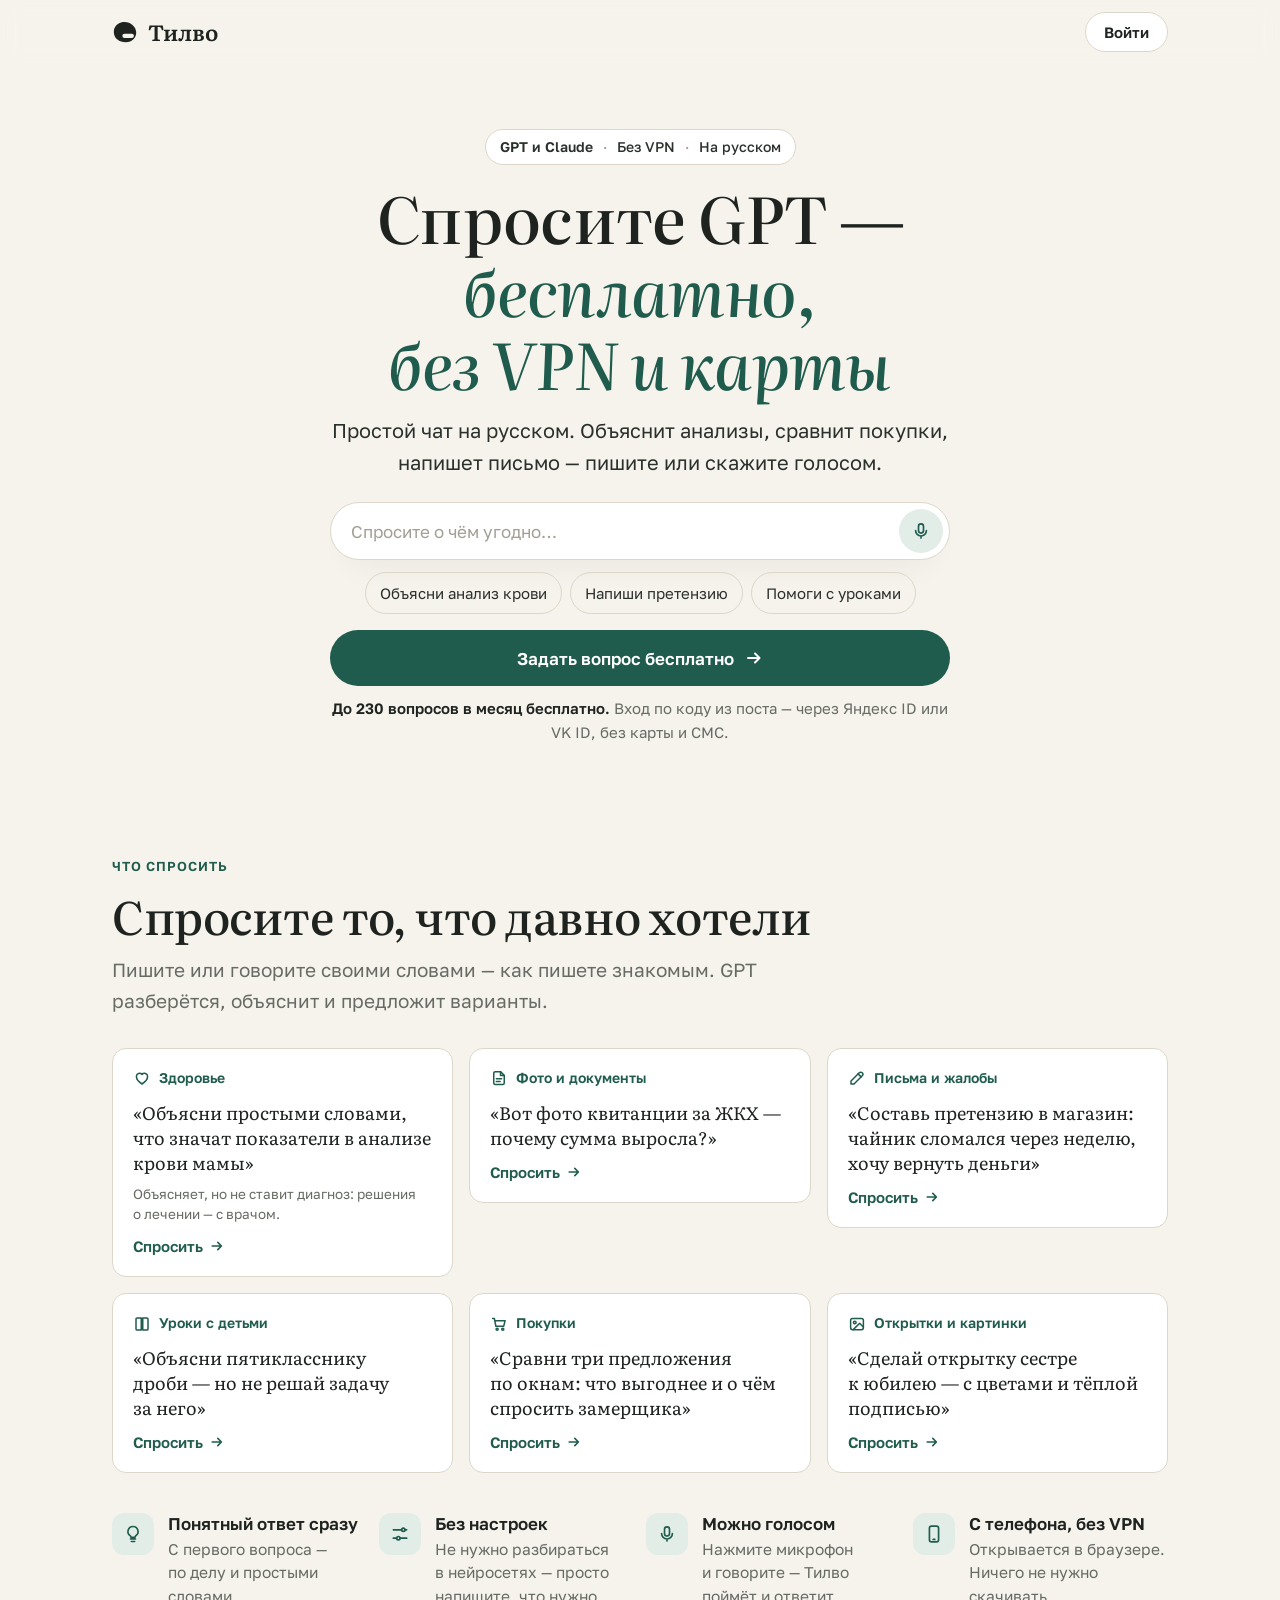
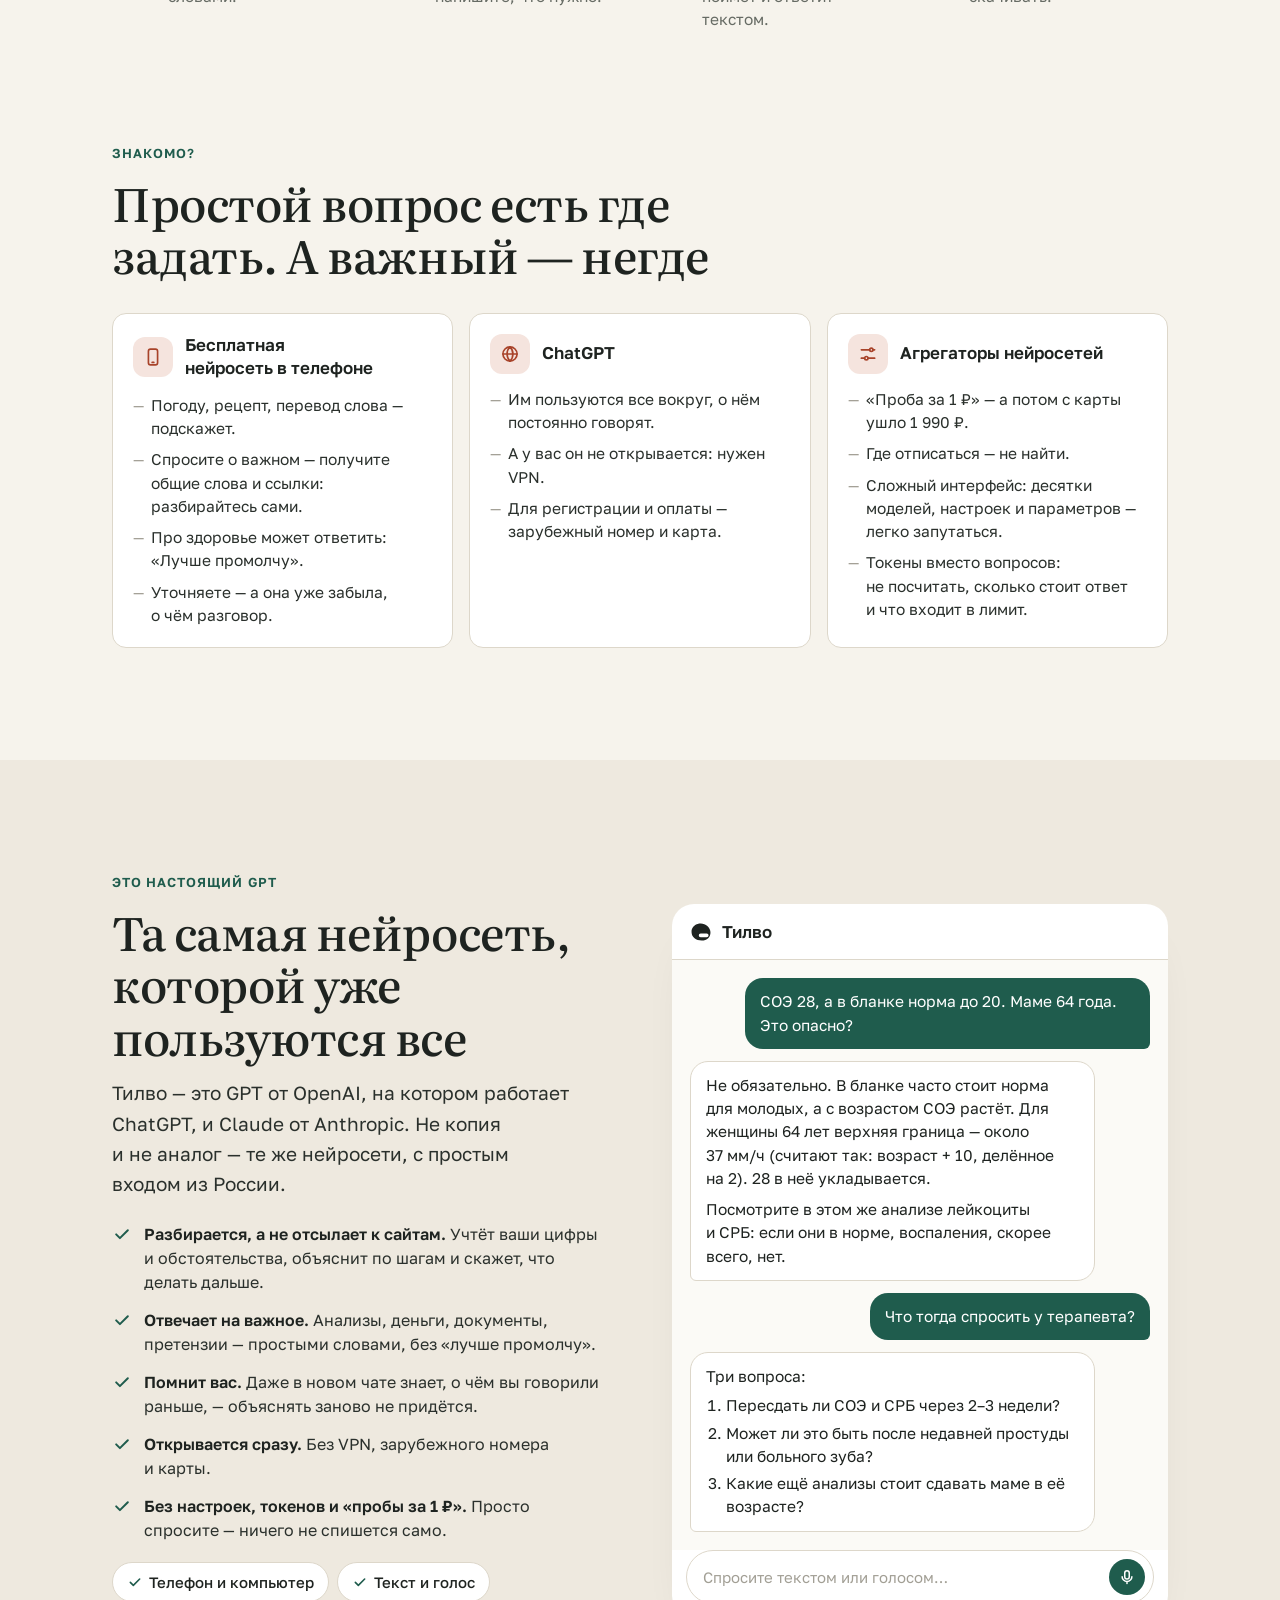
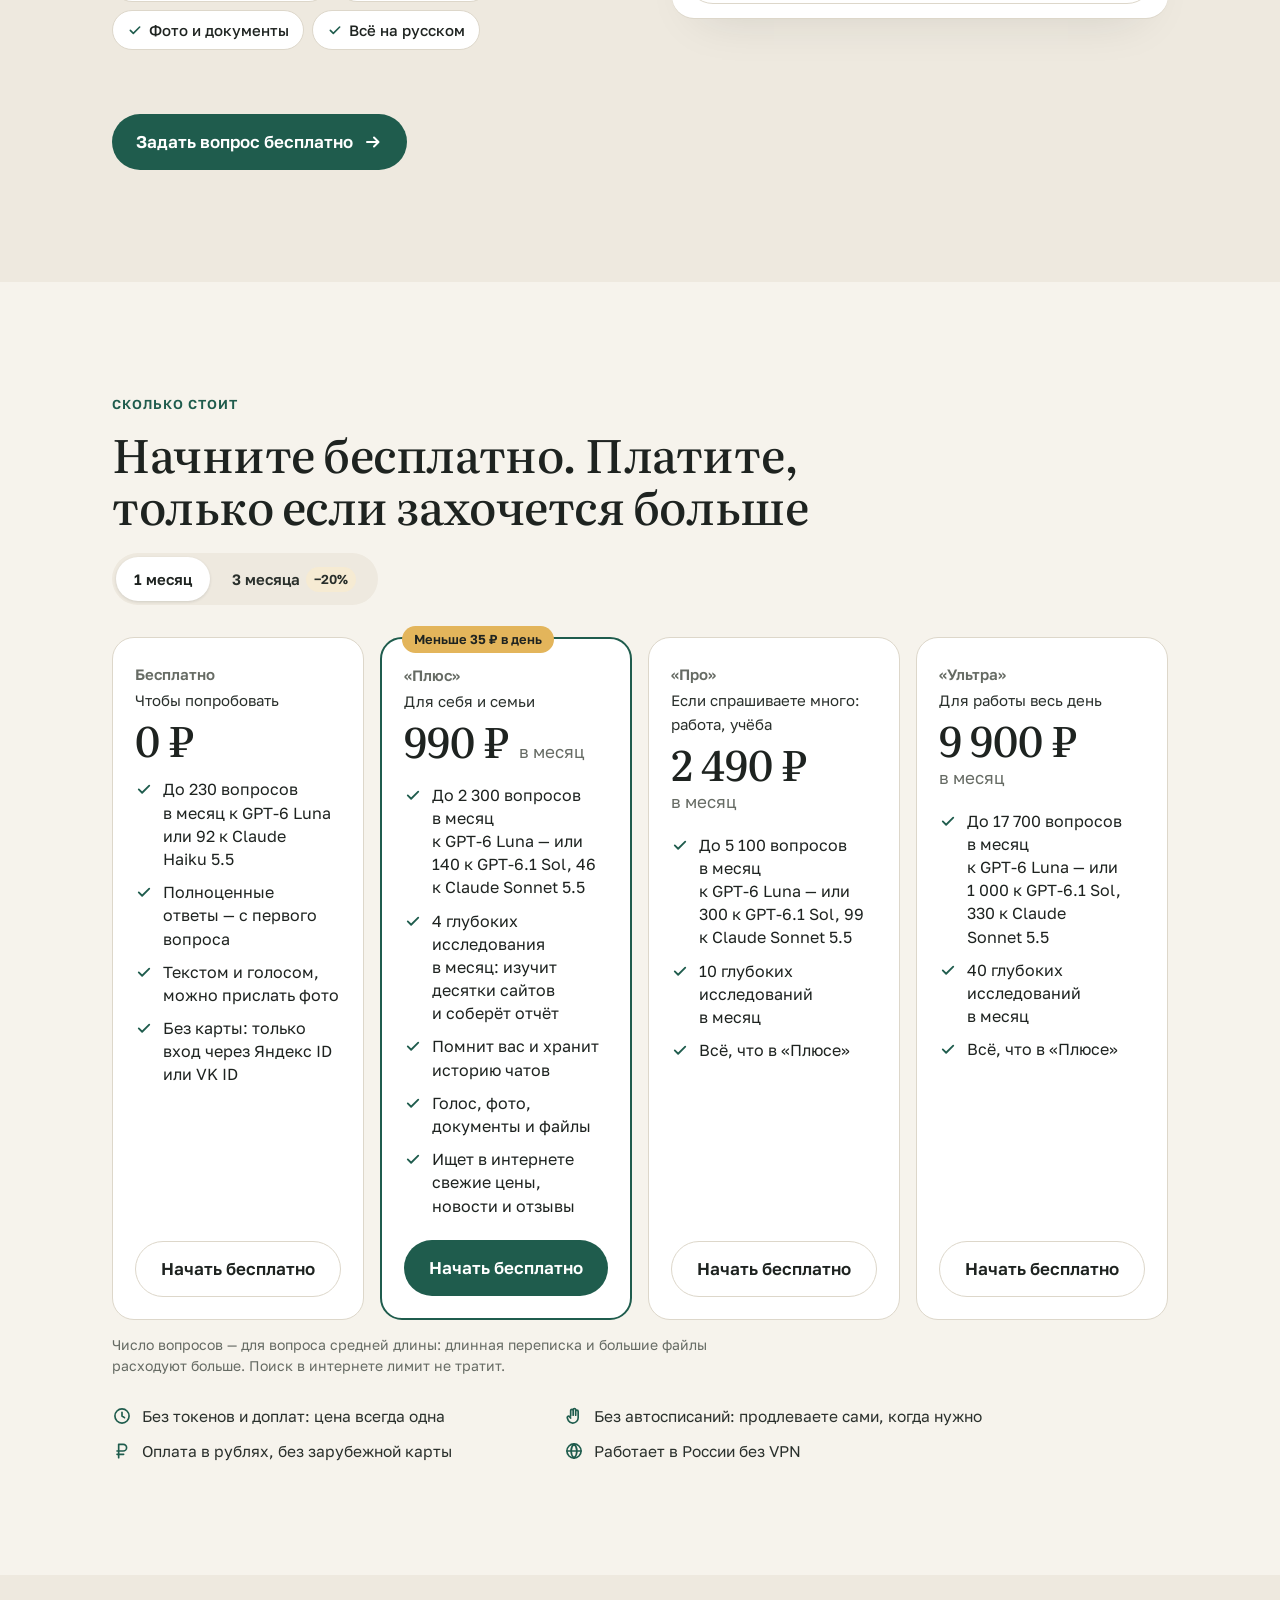
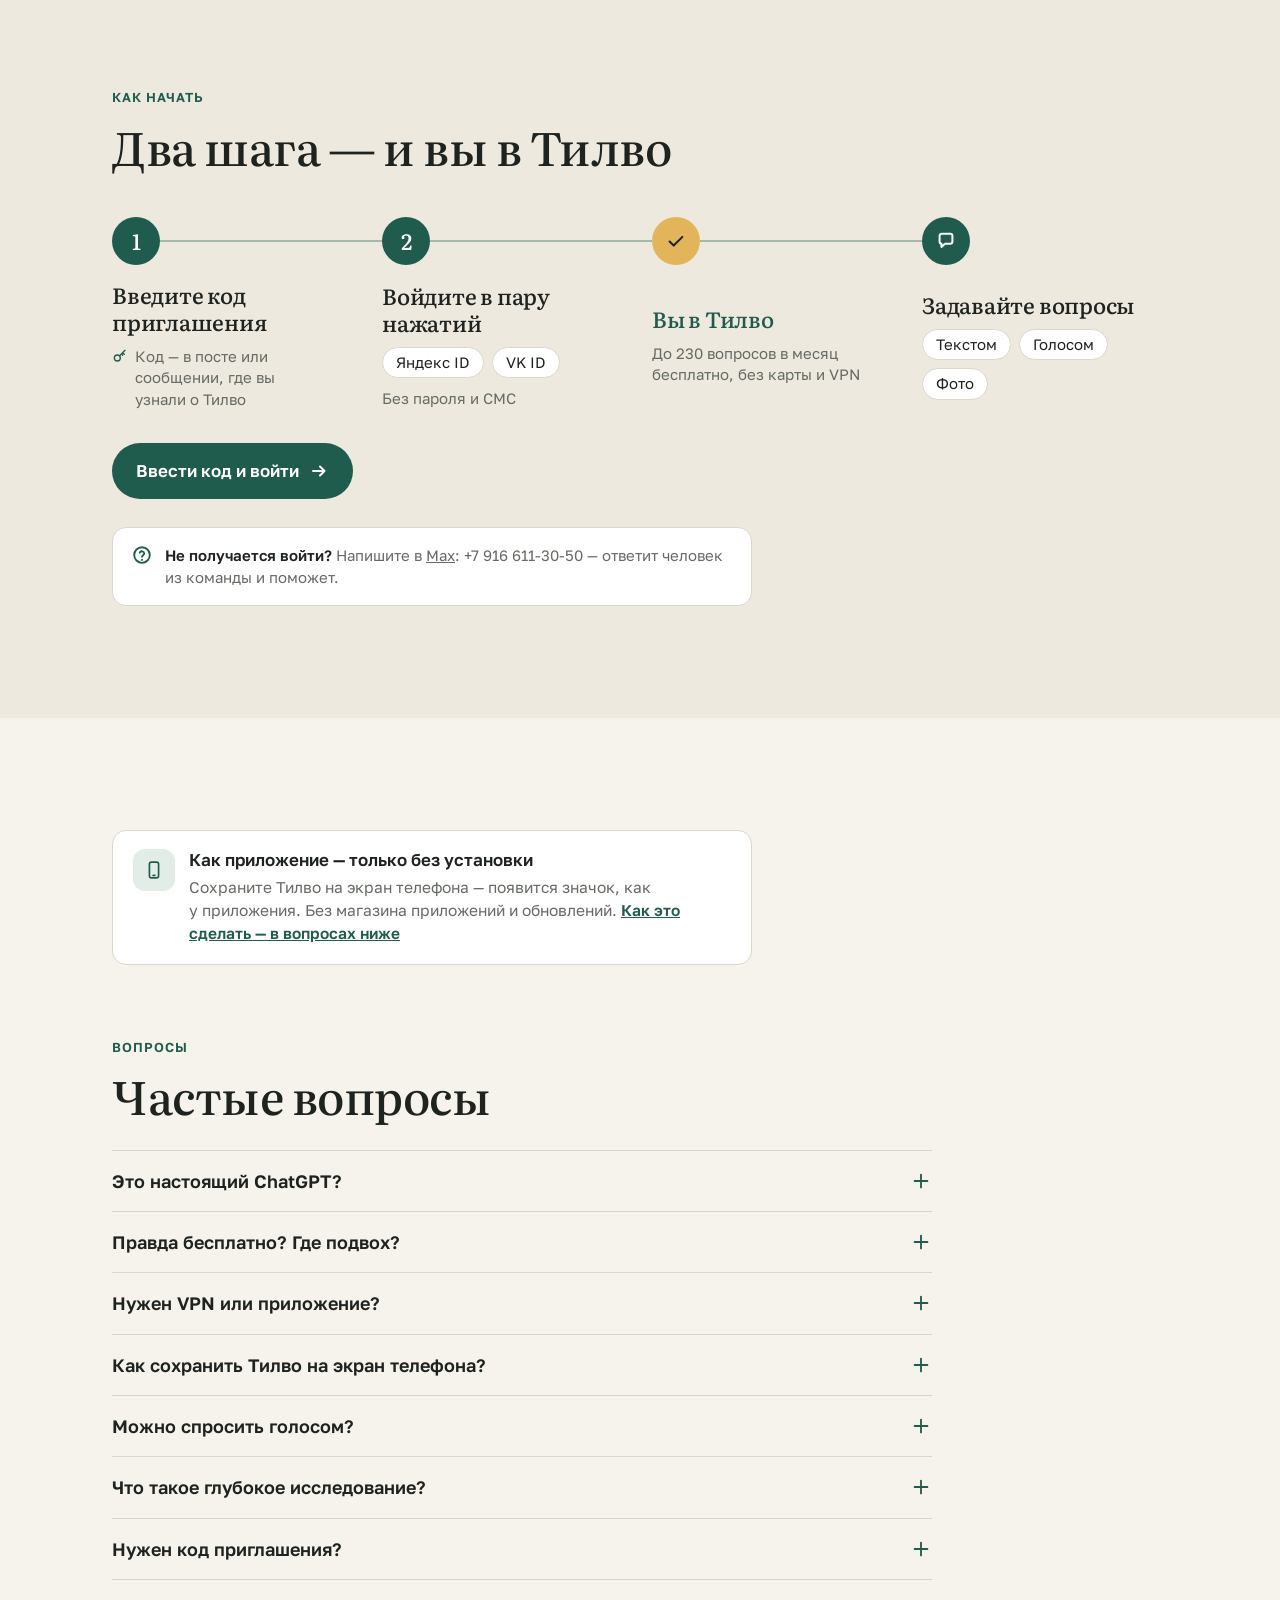
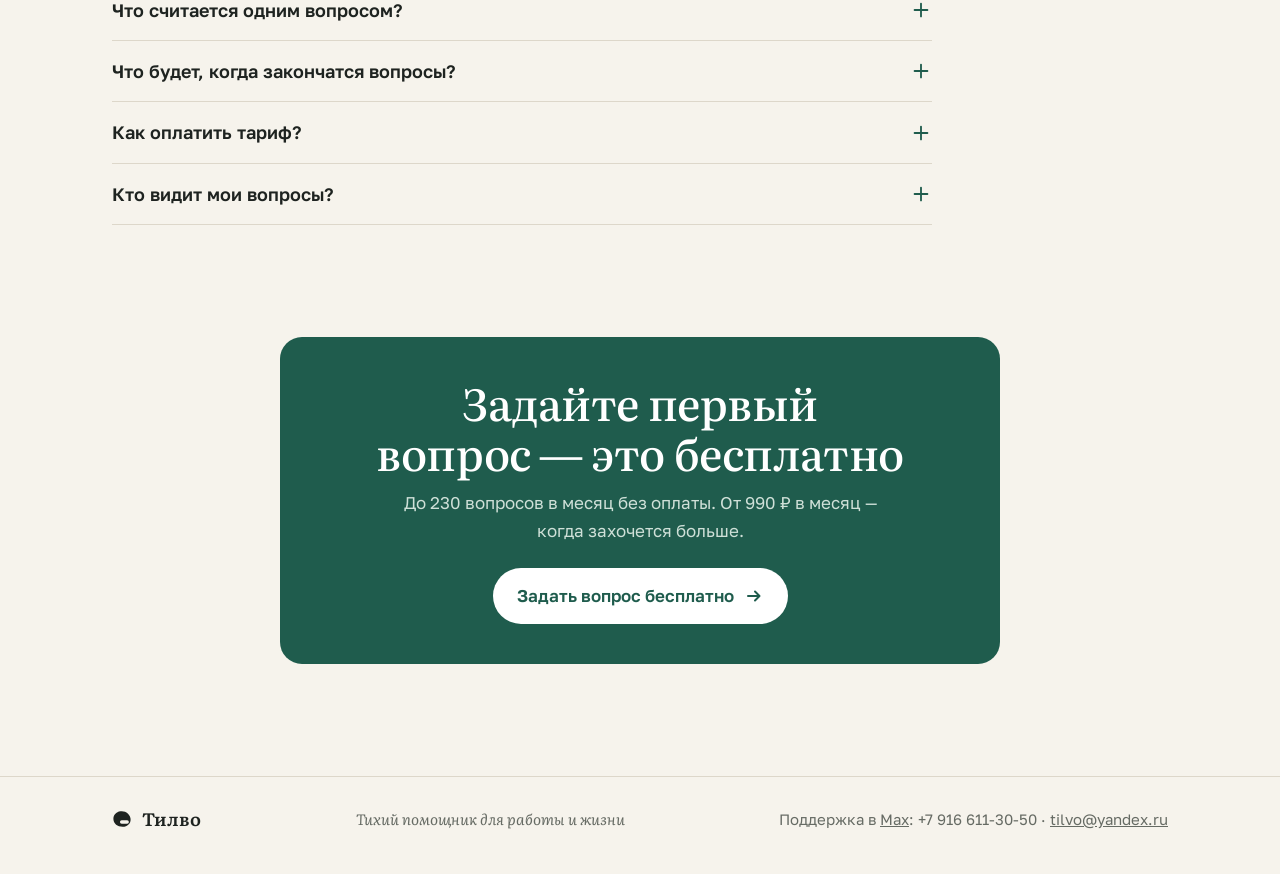
==== site/index.html @ ec14c3de "Полные цены, переключатель 1/3 месяца, лимиты из финмодели - Цены без зачёркивания: 990 / 2 490 / 9 " ====
<!doctype html>
<html lang="ru">
<head>
  <meta charset="utf-8">
  <meta name="viewport" content="width=device-width, initial-scale=1, viewport-fit=cover">
  <meta name="color-scheme" content="only light">
  <title>Тилво — спросите GPT бесплатно, без VPN и карты</title>
  <meta name="description" content="Простой чат с GPT на русском: объяснит анализы, сравнит покупки, напишет письмо. Можно голосом. До 230 вопросов в месяц бесплатно, без карты и VPN.">
  <meta property="og:title" content="Тилво — спросите GPT бесплатно, без VPN и карты">
  <meta property="og:description" content="Простой чат с GPT на русском. Можно голосом. До 230 вопросов в месяц бесплатно.">
  <meta property="og:type" content="website">
  <link rel="icon" href="data:image/svg+xml,%3Csvg xmlns='http://www.w3.org/2000/svg' viewBox='0 0 64 64'%3E%3Crect width='64' height='64' rx='15' fill='%231F5C4D'/%3E%3Cg transform='translate(32 32) scale(0.74) translate(-32 -32)'%3E%3Cpath fill='%23F6F3EC' d='M27 7.5C43 5 58.5 16.5 59.5 32C60.4 46.5 49.5 57 34 57C17.5 57 5 47.5 4.5 33C4 19.5 13 9.7 27 7.5ZM31 36A5.5 5.5 0 0 0 31 47L48.5 47A5.5 5.5 0 0 0 48.5 36Z'/%3E%3C/g%3E%3C/svg%3E">
  <link rel="preconnect" href="https://fonts.googleapis.com">
  <link rel="preconnect" href="https://fonts.gstatic.com" crossorigin>
  <link href="https://fonts.googleapis.com/css2?family=Golos+Text:wght@400;500;600&amp;family=Literata:ital,opsz,wght@0,7..72,400..600;1,7..72,400..600&amp;display=swap&amp;subset=cyrillic" rel="stylesheet">
  <style>
    :root {
      color-scheme: only light;
      --bg: #F6F3EC;
      --surface: #FFFFFF;
      --surface-2: #EEE9DF;
      --ink: #1E2320;
      --ink-2: #2A302C;
      --muted: #666B64;
      --faint: #A29F95;
      --line: #DDD7CA;
      --accent: #1F5C4D;
      --accent-hover: #17483C;
      --accent-ink: #FFFFFF;
      --accent-soft: #E3EDE8;
      --highlight: #E3B55B;
      --highlight-soft: #F6EBD3;
      --danger: #A8432A;
      --danger-soft: #F5E4DE;
      --shadow: rgba(30, 35, 32, 0.14);

      --font-head: "Literata", Georgia, "Times New Roman", serif;
      --font-text: "Golos Text", system-ui, -apple-system, "Segoe UI", Roboto, Arial, sans-serif;
      --container: 1120px;
      --gutter: 16px;
      --radius-lg: 22px;
      --radius: 14px;
      --section-space: clamp(64px, 9vw, 112px);
    }
    @media (min-width: 720px) { :root { --gutter: 32px; } }

    *, *::before, *::after { box-sizing: border-box; }
    [hidden] { display: none !important; }
    html { -webkit-text-size-adjust: 100%; text-size-adjust: 100%; scroll-padding-top: 80px; }
    @media (prefers-reduced-motion: no-preference) { html { scroll-behavior: smooth; } }
    body {
      margin: 0; background: var(--bg); color: var(--ink);
      font-family: var(--font-text); font-size: 17px; line-height: 1.6;
      overflow-wrap: break-word; -webkit-font-smoothing: antialiased;
    }
    h1, h2, h3, p, ul, ol { margin: 0; }
    ul, ol { padding: 0; list-style: none; }
    h1, h2, h3 { font-family: var(--font-head); font-weight: 500; line-height: 1.14; letter-spacing: -0.01em; text-wrap: balance; }
    p { text-wrap: pretty; }
    a { color: inherit; }
    svg { display: block; }
    button, input { font: inherit; color: inherit; }
    .nowrap { white-space: nowrap; }
    .visually-hidden { position: absolute; width: 1px; height: 1px; overflow: hidden; clip: rect(0 0 0 0); white-space: nowrap; }

    .container { width: 100%; max-width: var(--container); margin: 0 auto; padding: 0 var(--gutter); }
    .section { padding: var(--section-space) 0; }
    .eyebrow { font-size: 13px; font-weight: 600; letter-spacing: 0.08em; text-transform: uppercase; color: var(--accent); }
    .h2 { font-size: clamp(30px, 5.2vw, 46px); margin-top: 12px; }
    .lead { font-size: clamp(17px, 2.2vw, 19px); color: var(--muted); margin-top: 14px; max-width: 40em; }

    .ico { width: 20px; height: 20px; fill: none; stroke: currentColor; stroke-width: 2; stroke-linecap: round; stroke-linejoin: round; flex: none; }

    /* ---------- Кнопки ---------- */
    .btn {
      display: inline-flex; align-items: center; justify-content: center; gap: 10px;
      min-height: 56px; padding: 0 24px; border-radius: 999px; border: 0;
      font-weight: 600; font-size: 17px; text-decoration: none; cursor: pointer;
      transition: background-color .15s ease, border-color .15s ease, transform .15s ease;
    }
    .btn:focus-visible, .chip:focus-visible, .ask-card:focus-visible, input:focus-visible, summary:focus-visible, a:focus-visible, .icon-btn:focus-visible {
      outline: 3px solid var(--highlight); outline-offset: 2px;
    }
    .btn-primary { background: var(--accent); color: var(--accent-ink); }
    .btn-primary:hover { background: var(--accent-hover); }
    .btn-primary:active { transform: translateY(1px); }
    .btn-ghost { background: var(--surface); color: var(--ink); border: 1.5px solid var(--line); }
    .btn-ghost:hover { border-color: var(--ink); }

    /* ---------- Шапка ---------- */
    .header { position: sticky; top: 0; z-index: 10; background: rgba(246, 243, 236, 0.92); backdrop-filter: saturate(1.4) blur(10px); -webkit-backdrop-filter: saturate(1.4) blur(10px); border-bottom: 1px solid transparent; transition: border-color .2s; }
    .header.is-scrolled { border-bottom-color: var(--line); }
    .header-row { display: flex; align-items: center; justify-content: space-between; height: 64px; }
    .logo { display: inline-flex; align-items: center; gap: 10px; text-decoration: none; font-family: var(--font-head); font-size: 22px; font-weight: 600; }
    .logo svg { width: 26px; height: 26px; fill: var(--ink); }
    .header-login {
      min-height: 40px; padding: 0 18px; border: 1px solid var(--line); border-radius: 999px; background: var(--surface);
      font-size: 15px; font-weight: 600; cursor: pointer;
    }
    .header-login:hover { border-color: var(--accent); color: var(--accent); }

    /* ---------- Первый экран ---------- */
    .hero { padding: 18px 0 var(--section-space); text-align: center; }
    @media (min-width: 960px) { .hero { padding-top: 64px; } }
    .hero-inner { max-width: 760px; margin: 0 auto; }
    .badge {
      display: inline-flex; flex-wrap: wrap; justify-content: center; gap: 4px 10px;
      padding: 6px 14px; border-radius: 999px; background: var(--surface); border: 1px solid var(--line);
      font-size: 14px; font-weight: 500; color: var(--ink-2);
    }
    .badge b { font-weight: 600; }
    .badge i { font-style: normal; color: var(--faint); }
    .hero h1 { font-size: clamp(36px, 7.2vw, 64px); margin-top: 16px; }
    .hero h1 em { font-style: italic; color: var(--accent); }
    .hero-lead { font-size: clamp(17px, 2.4vw, 20px); color: var(--ink-2); margin: 14px auto 0; max-width: 32em; }

    .ask { margin: 24px auto 0; max-width: 620px; text-align: left; }
    .ask-field {
      display: flex; align-items: center; gap: 6px; padding: 6px 6px 6px 18px;
      background: var(--surface); border: 1.5px solid var(--line); border-radius: 999px;
      box-shadow: 0 16px 36px -22px var(--shadow);
      transition: border-color .15s, box-shadow .15s;
    }
    .ask-field:focus-within { border-color: var(--accent); box-shadow: 0 0 0 4px var(--accent-soft), 0 16px 36px -22px var(--shadow); }
    .ask-field input { flex: 1; min-width: 0; height: 44px; border: 0; background: none; font-size: 17px; outline: none; }
    .ask-field input::placeholder { color: var(--faint); }
    .icon-btn { display: grid; place-items: center; width: 44px; height: 44px; border-radius: 50%; border: 0; background: var(--accent-soft); color: var(--accent); cursor: pointer; flex: none; }
    .icon-btn:hover { background: #D4E4DC; }
    .chips { display: flex; gap: 8px; margin-top: 12px; overflow-x: auto; scrollbar-width: none; padding-bottom: 2px; }
    .chips::-webkit-scrollbar { display: none; }
    @media (min-width: 720px) { .chips { flex-wrap: wrap; justify-content: center; overflow: visible; } }
    .chip {
      flex: none; padding: 8px 14px; border-radius: 999px; border: 1px solid var(--line); background: transparent;
      font-size: 15px; color: var(--ink-2); cursor: pointer; white-space: nowrap;
    }
    .chip:hover { background: var(--surface); border-color: var(--accent); }
    .ask .btn { width: 100%; margin-top: 14px; }
    .ask-note { margin-top: 10px; text-align: center; font-size: 15px; color: var(--muted); }
    .ask-note b { color: var(--ink); font-weight: 600; }

    /* ---------- Что спросить ---------- */
    .asks { display: grid; gap: 12px; margin-top: 32px; }
    @media (min-width: 720px) { .asks { grid-template-columns: 1fr 1fr; } }
    @media (min-width: 1040px) { .asks { grid-template-columns: repeat(3, 1fr); gap: 16px; } }
    .ask-card {
      display: flex; flex-direction: column; gap: 10px; width: 100%; text-align: left;
      padding: 18px 20px; background: var(--surface); border: 1px solid var(--line); border-radius: var(--radius);
      cursor: pointer; transition: border-color .15s, transform .15s;
    }
    .ask-card:hover { border-color: var(--accent); }
    .ask-card:active { transform: translateY(1px); }
    .ask-tag { display: inline-flex; align-items: center; gap: 8px; font-size: 14px; font-weight: 600; color: var(--accent); }
    .ask-tag .ico { width: 18px; height: 18px; }
    .ask-q { font-family: var(--font-head); font-size: 18px; line-height: 1.4; color: var(--ink); }
    .ask-go { margin-top: auto; display: inline-flex; align-items: center; gap: 6px; font-size: 15px; font-weight: 600; color: var(--accent); }
    .ask-go .ico { width: 16px; height: 16px; }
    .ask-small { font-size: 13.5px; color: var(--muted); line-height: 1.45; }

    .gets { display: grid; gap: 12px; margin-top: 40px; }
    @media (min-width: 720px) { .gets { grid-template-columns: repeat(2, 1fr); } }
    @media (min-width: 1040px) { .gets { grid-template-columns: repeat(4, 1fr); } }
    .get { display: flex; gap: 14px; align-items: flex-start; }
    .get-ico { display: grid; place-items: center; width: 42px; height: 42px; border-radius: 12px; background: var(--accent-soft); color: var(--accent); flex: none; }
    .get h3 { font-family: var(--font-text); font-size: 17px; font-weight: 600; letter-spacing: 0; line-height: 1.35; }
    .get p { font-size: 15.5px; color: var(--muted); margin-top: 2px; line-height: 1.5; }

    /* ---------- Знакомо? ---------- */
    .pains { display: grid; gap: 12px; margin-top: 32px; }
    @media (min-width: 900px) { .pains { grid-template-columns: repeat(3, 1fr); gap: 16px; } }
    .pain { padding: 20px; background: var(--surface); border: 1px solid var(--line); border-radius: var(--radius); }
    .pain-head { display: flex; align-items: center; gap: 12px; }
    .pain-ico { display: grid; place-items: center; width: 40px; height: 40px; border-radius: 12px; background: var(--danger-soft); color: var(--danger); flex: none; }
    .pain h3 { font-family: var(--font-text); font-size: 17px; font-weight: 600; letter-spacing: 0; line-height: 1.35; }
    .pain ul { display: grid; gap: 8px; margin-top: 14px; }
    .pain li { position: relative; padding-left: 18px; font-size: 15.5px; line-height: 1.5; color: var(--ink-2); }
    .pain li::before { content: "—"; position: absolute; left: 0; color: var(--faint); }

    /* ---------- Та самая нейросеть ---------- */
    .real { background: var(--surface-2); }
    .real-grid { display: grid; gap: 36px; align-items: center; }
    @media (min-width: 960px) { .real-grid { grid-template-columns: 1fr 1fr; gap: 64px; } }
    .real-text { margin-top: 16px; font-size: clamp(17px, 2.2vw, 19px); color: var(--ink-2); }
    .real-text p + p { margin-top: 14px; }
    .facts { display: flex; flex-wrap: wrap; gap: 8px; margin-top: 20px; }
    .facts li { display: inline-flex; align-items: center; gap: 6px; padding: 7px 14px; border-radius: 999px; background: var(--surface); border: 1px solid var(--line); font-size: 15px; font-weight: 500; }
    .facts .ico { width: 16px; height: 16px; color: var(--accent); stroke-width: 2.4; }
    .answers { display: grid; gap: 14px; margin-top: 22px; }
    .answers li { display: flex; gap: 12px; align-items: flex-start; font-size: 16px; line-height: 1.5; color: var(--ink-2); }
    .answers .ico { width: 20px; height: 20px; color: var(--accent); stroke-width: 2.4; margin-top: 2px; }
    .answers b { color: var(--ink); font-weight: 600; }
    .real-cta { grid-column: 1 / -1; }
    .real-cta .btn { width: 100%; }
    @media (min-width: 720px) { .real-cta .btn { width: auto; } }

    .chat { background: var(--surface); border-radius: var(--radius-lg); box-shadow: 0 1px 0 var(--line), 0 24px 48px -28px var(--shadow); overflow: hidden; }
    .chat-top { display: flex; align-items: center; gap: 10px; padding: 14px 18px; border-bottom: 1px solid var(--line); font-weight: 600; }
    .chat-top svg { width: 22px; height: 22px; fill: var(--ink); }
    .chat-body { padding: 18px; display: grid; gap: 12px; background: #FBFAF6; }
    .msg { max-width: 88%; padding: 12px 15px; border-radius: 18px; font-size: 15.5px; line-height: 1.5; }
    .msg-user { justify-self: end; background: var(--accent); color: var(--accent-ink); border-bottom-right-radius: 6px; }
    .msg-bot { justify-self: start; background: var(--surface); border: 1px solid var(--line); border-bottom-left-radius: 6px; }
    .msg-bot p + p { margin-top: 8px; }
    .msg-bot ol { display: grid; gap: 4px; margin-top: 6px; padding-left: 20px; list-style: decimal; }
    .chat-input { display: flex; align-items: center; gap: 10px; margin: 0 14px 14px; padding: 8px 8px 8px 16px; border: 1px solid var(--line); border-radius: 999px; color: var(--faint); font-size: 15px; background: var(--surface); }
    .chat-input span { flex: 1; }
    .chat-input i { display: grid; place-items: center; width: 36px; height: 36px; border-radius: 50%; background: var(--accent); color: #fff; }
    .chat-input .ico { width: 18px; height: 18px; }

    /* ---------- Цена ---------- */
    .plans { display: grid; gap: 14px; margin-top: 32px; }
    @media (min-width: 720px) { .plans { grid-template-columns: 1fr 1fr; gap: 18px; } }
    @media (min-width: 1100px) { .plans { grid-template-columns: repeat(4, 1fr); gap: 16px; } }
    .plan { position: relative; display: flex; flex-direction: column; padding: 24px 22px 22px; background: var(--surface); border: 1px solid var(--line); border-radius: var(--radius-lg); }
    .plan-main { border: 2px solid var(--accent); }
    .plan-flag { position: absolute; top: -13px; left: 20px; padding: 3px 12px; border-radius: 999px; background: var(--highlight); color: var(--ink); font-size: 13px; font-weight: 600; }
    .plan-name { font-size: 15px; font-weight: 600; color: var(--muted); }
    .plan-for { margin-top: 2px; font-size: 15px; color: var(--ink-2); }
    .plan-price { display: flex; align-items: baseline; flex-wrap: wrap; gap: 4px 10px; margin-top: 6px; }
    .plan-price strong { font-family: var(--font-head); font-size: 42px; font-weight: 500; line-height: 1; }
    .plan-price span { color: var(--muted); }
    .plans-note { margin-top: 14px; max-width: 46em; font-size: 14px; color: var(--muted); line-height: 1.5; }
    .plan-bill { margin-top: 6px; font-size: 14px; font-weight: 600; color: var(--accent); }
    .billing { display: inline-flex; gap: 4px; margin-top: 22px; padding: 4px; background: var(--surface-2); border-radius: 999px; }
    .billing button { display: inline-flex; align-items: center; gap: 6px; min-height: 44px; padding: 0 18px; border: 0; border-radius: 999px; background: none; font-size: 15px; font-weight: 600; color: var(--ink-2); cursor: pointer; }
    .billing button[aria-pressed="true"] { background: var(--surface); color: var(--ink); box-shadow: 0 1px 3px var(--shadow); }
    .billing-save { padding: 2px 8px; border-radius: 999px; background: var(--highlight-soft); font-size: 13px; }
    .billing button:focus-visible { outline: 3px solid var(--highlight); outline-offset: 2px; }
    .plan ul { display: grid; gap: 10px; margin: 18px 0 22px; }
    .plan li { display: flex; gap: 10px; align-items: flex-start; font-size: 16px; line-height: 1.45; }
    .plan li .ico { width: 18px; height: 18px; color: var(--accent); stroke-width: 2.4; margin-top: 2px; }
    .plan .btn { margin-top: auto; width: 100%; }
    .trust { display: grid; gap: 10px 24px; margin-top: 28px; max-width: 880px; }
    @media (min-width: 760px) { .trust { grid-template-columns: 1fr 1fr; } }
    .trust li { display: flex; gap: 10px; align-items: center; font-size: 15.5px; color: var(--ink-2); }
    .trust .ico { color: var(--accent); }

    /* ---------- Как начать: лесенка. На телефоне — сверху вниз, на компьютере — слева направо ---------- */
    .band { background: var(--surface-2); }
    .ladder { display: grid; max-width: 520px; margin-top: clamp(28px, 4vw, 44px); }
    .ladder-step { position: relative; display: grid; grid-template-columns: 48px minmax(0, 1fr); gap: 18px; padding-bottom: 30px; }
    .ladder-step::before { content: ""; position: absolute; left: 23px; top: 48px; bottom: 0; width: 2px; background: var(--accent); opacity: 0.35; }
    .ladder-step:last-child { padding-bottom: 0; }
    .ladder-step:last-child::before { display: none; }
    .ladder-dot {
      position: relative; z-index: 1; display: grid; place-items: center; width: 48px; height: 48px; border-radius: 50%;
      background: var(--accent); color: var(--accent-ink); font-family: var(--font-head); font-size: 22px; font-weight: 500; line-height: 1;
    }
    .ladder-dot .ico { width: 22px; height: 22px; stroke-width: 2.2; }
    .ladder-step.is-milestone .ladder-dot { background: var(--highlight); color: var(--ink); }
    .ladder-step.is-milestone h3 { color: var(--accent); }
    .ladder-text { padding-top: 9px; }
    .ladder-text h3 { font-size: 22px; line-height: 1.25; }
    .ladder-chips { display: flex; flex-wrap: wrap; gap: 8px; margin-top: 10px; }
    .ladder-chips li { padding: 5px 13px; background: var(--surface); border: 1px solid var(--line); border-radius: 999px; font-size: 15px; line-height: 1.3; }
    .ladder-after, .ladder-sub { margin-top: 10px; font-size: 15px; color: var(--muted); line-height: 1.45; }
    .ladder-after { display: flex; align-items: flex-start; gap: 7px; }
    .ladder-after .ico { width: 16px; height: 16px; margin-top: 2px; color: var(--accent); }
    .ladder-actions { margin-top: 32px; }
    .help-note {
      display: flex; align-items: flex-start; gap: 12px; max-width: 640px; margin-top: 28px; padding: 16px 18px;
      background: var(--surface); border: 1px solid var(--line); border-radius: var(--radius); font-size: 15px; line-height: 1.5; color: var(--muted);
    }
    .help-note .ico { width: 22px; height: 22px; color: var(--accent); }
    .help-note strong { color: var(--ink); font-weight: 600; }
    @media (min-width: 900px) {
      .ladder { grid-auto-flow: column; grid-auto-columns: minmax(0, 1fr); gap: 24px; max-width: none; }
      .ladder-step { grid-template-columns: minmax(0, 1fr); gap: 16px; padding-bottom: 0; }
      .ladder-step::before { left: 48px; right: -24px; top: 23px; bottom: auto; width: auto; height: 2px; }
      .ladder-text { padding-top: 0; }
    }

    /* ---------- Без приложения ---------- */
    .app-note { display: flex; gap: 14px; align-items: flex-start; max-width: 640px; margin-bottom: clamp(48px, 7vw, 72px); padding: 18px 20px; background: var(--surface); border: 1px solid var(--line); border-radius: var(--radius); }
    .app-note h3 { font-family: var(--font-text); font-size: 17px; font-weight: 600; letter-spacing: 0; line-height: 1.35; }
    .app-note p { margin-top: 4px; font-size: 15.5px; color: var(--muted); line-height: 1.5; }
    .app-note a { color: var(--accent); font-weight: 600; }

    /* ---------- Вопросы ---------- */
    .faq { margin-top: 28px; border-top: 1px solid var(--line); max-width: 820px; }
    .faq details { border-bottom: 1px solid var(--line); }
    .faq summary { list-style: none; cursor: pointer; display: flex; align-items: center; justify-content: space-between; gap: 16px; padding: 18px 0; font-weight: 600; font-size: 18px; line-height: 1.35; }
    .faq summary::-webkit-details-marker { display: none; }
    .faq summary .ico { width: 22px; height: 22px; color: var(--accent); transition: transform .2s ease; }
    .faq details[open] summary .ico { transform: rotate(45deg); }
    .faq-a { padding: 0 0 20px; color: var(--ink-2); max-width: 44em; }
    .faq-a p + p { margin-top: 10px; }

    /* ---------- Финал ---------- */
    .final { text-align: center; }
    .final-box { max-width: 720px; margin: 0 auto; padding: 40px 22px; border-radius: var(--radius-lg); background: var(--accent); color: var(--accent-ink); }
    .final h2 { font-size: clamp(30px, 5vw, 44px); }
    .final p { margin: 12px auto 0; max-width: 30em; color: #CFE0D8; }
    .final .btn { margin-top: 24px; background: var(--surface); color: var(--accent); }
    .final .btn:hover { background: var(--bg); }

    .footer { border-top: 1px solid var(--line); padding: 28px 0 40px; font-size: 15px; color: var(--muted); }
    .footer-row { display: flex; flex-wrap: wrap; gap: 14px 32px; align-items: center; justify-content: space-between; }
    .footer .logo { font-size: 18px; color: var(--ink); }
    .footer .logo svg { width: 20px; height: 20px; }
    .footer-slogan { font-family: var(--font-head); font-style: italic; }

    /* ---------- Окно входа ---------- */
    .sheet {
      width: 100%; max-width: 100%; margin: auto 0 0; padding: 0; border: 0;
      border-radius: var(--radius-lg) var(--radius-lg) 0 0; background: var(--surface); color: var(--ink);
      box-shadow: 0 -20px 60px -20px rgba(0,0,0,.35);
    }
    .sheet::backdrop { background: rgba(30, 35, 32, 0.45); }
    @media (min-width: 640px) { .sheet { max-width: 460px; margin: auto; border-radius: var(--radius-lg); } }
    @media (prefers-reduced-motion: no-preference) {
      .sheet[open] { animation: sheet-in .25s ease-out both; }
      @keyframes sheet-in { from { transform: translateY(24px); opacity: 0; } to { transform: none; opacity: 1; } }
    }
    .sheet-inner { position: relative; padding: 26px 22px calc(24px + env(safe-area-inset-bottom)); }
    .sheet-close { position: absolute; top: 12px; right: 12px; width: 40px; height: 40px; border-radius: 50%; border: 0; background: var(--surface-2); cursor: pointer; display: grid; place-items: center; }
    .sheet-title { font-family: var(--font-head); font-size: 26px; line-height: 1.2; padding-right: 40px; }
    .sheet-q { margin-top: 12px; padding: 10px 14px; border-radius: 14px 14px 4px 14px; background: var(--accent); color: var(--accent-ink); font-size: 15px; line-height: 1.45; max-height: 6.2em; overflow: hidden; }
    .sheet-text { margin-top: 10px; color: var(--muted); font-size: 16px; }
    .sheet-code { margin-top: 18px; }
    .sheet-code label { display: block; font-size: 15px; font-weight: 600; margin-bottom: 6px; }
    .sheet-code input {
      width: 100%; height: 52px; padding: 0 16px; border: 1.5px solid var(--line); border-radius: var(--radius);
      background: var(--bg); font-size: 18px; font-weight: 600; letter-spacing: 0.06em; text-transform: uppercase;
    }
    .sheet-code input::placeholder { color: var(--faint); font-weight: 400; letter-spacing: 0; text-transform: none; font-size: 16px; }
    .sheet-code input:focus { border-color: var(--accent); background: var(--surface); outline: none; box-shadow: 0 0 0 3px var(--accent-soft); }
    .sheet-code-note { margin-top: 6px; font-size: 14px; color: var(--muted); line-height: 1.45; }
    .sheet-code-ok { display: flex; align-items: center; gap: 8px; margin-top: 14px; font-size: 15px; font-weight: 600; color: var(--accent); }
    .sheet-code-ok .ico { width: 18px; height: 18px; stroke-width: 2.4; }
    .providers { display: grid; gap: 10px; margin-top: 16px; }
    .btn-provider { justify-content: flex-start; width: 100%; background: var(--surface); border: 1.5px solid var(--line); color: var(--ink); padding: 0 18px; }
    .btn-provider:hover { border-color: var(--ink); }
    .btn-provider.is-disabled { opacity: .45; pointer-events: none; }
    .btn-provider .mark { display: inline-grid; place-items: center; width: 28px; height: 28px; border-radius: 8px; color: #fff; font-weight: 700; font-size: 15px; flex: none; }
    .btn-provider .mark-ya { background: #FC3F1D; border-radius: 50%; }
    .btn-provider .mark-vk { background: #0077FF; font-size: 12px; }
    .btn-provider .arrow { margin-left: auto; }
    .sheet-small { margin-top: 14px; font-size: 14px; color: var(--muted); text-align: center; }
  </style>
</head>
<body>
  <svg width="0" height="0" style="position:absolute" aria-hidden="true">
    <symbol id="i-logo" viewBox="0 0 64 64"><path d="M27 7.5C43 5 58.5 16.5 59.5 32C60.4 46.5 49.5 57 34 57C17.5 57 5 47.5 4.5 33C4 19.5 13 9.7 27 7.5ZM31 36A5.5 5.5 0 0 0 31 47L48.5 47A5.5 5.5 0 0 0 48.5 36Z"/></symbol>
    <symbol id="i-check" viewBox="0 0 24 24"><path d="M5 12.5l4.5 4.5L19 7.5"/></symbol>
    <symbol id="i-arrow" viewBox="0 0 20 20"><path d="M4 10h11M11 5.5 15.5 10 11 14.5"/></symbol>
    <symbol id="i-plus" viewBox="0 0 24 24"><path d="M12 5v14M5 12h14"/></symbol>
    <symbol id="i-close" viewBox="0 0 24 24"><path d="M7 7l10 10M17 7L7 17"/></symbol>
    <symbol id="i-mic" viewBox="0 0 24 24"><rect x="9" y="3.5" width="6" height="11" rx="3"/><path d="M5.5 11.5a6.5 6.5 0 0 0 13 0M12 18v2.5"/></symbol>
    <symbol id="i-heart" viewBox="0 0 24 24"><path d="M12 20s-7.5-4.6-7.5-10.2A4.3 4.3 0 0 1 12 7.2a4.3 4.3 0 0 1 7.5 2.6C19.5 15.4 12 20 12 20z"/></symbol>
    <symbol id="i-doc" viewBox="0 0 24 24"><path d="M14 3.5H7a2 2 0 0 0-2 2v13a2 2 0 0 0 2 2h10a2 2 0 0 0 2-2v-10z"/><path d="M14 3.5v5h5M8.5 13h7M8.5 16.5h5"/></symbol>
    <symbol id="i-pen" viewBox="0 0 24 24"><path d="M4 20h4L19 9a2.8 2.8 0 0 0-4-4L4 16z"/><path d="M13.5 6.5l4 4"/></symbol>
    <symbol id="i-book" viewBox="0 0 24 24"><path d="M4 5.5A1.5 1.5 0 0 1 5.5 4H11v16H5.5A1.5 1.5 0 0 1 4 18.5zM20 5.5A1.5 1.5 0 0 0 18.5 4H13v16h5.5a1.5 1.5 0 0 0 1.5-1.5z"/></symbol>
    <symbol id="i-cart" viewBox="0 0 24 24"><path d="M3.5 4.5h2.3l2 10.5h10.4l2-7.5H7"/><circle cx="9.5" cy="19" r="1.4"/><circle cx="17" cy="19" r="1.4"/></symbol>
    <symbol id="i-image" viewBox="0 0 24 24"><rect x="3.5" y="4.5" width="17" height="15" rx="2.5"/><circle cx="9" cy="10" r="1.8"/><path d="M20.5 16l-5-5-8.5 8.5"/></symbol>
    <symbol id="i-bulb" viewBox="0 0 24 24"><path d="M9 18h6M10 21h4M12 3a6 6 0 0 0-3.5 10.9c.6.5 1 1.2 1 2.1h5c0-.9.4-1.6 1-2.1A6 6 0 0 0 12 3z"/></symbol>
    <symbol id="i-phone" viewBox="0 0 24 24"><rect x="6.5" y="2.5" width="11" height="19" rx="2.5"/><path d="M11 18.5h2"/></symbol>
    <symbol id="i-tune" viewBox="0 0 24 24"><path d="M4 7h10M18 7h2M4 17h4M12 17h8"/><circle cx="16" cy="7" r="2"/><circle cx="10" cy="17" r="2"/></symbol>
    <symbol id="i-counter" viewBox="0 0 24 24"><circle cx="12" cy="12" r="8.5"/><path d="M12 7.5V12l3 2"/></symbol>
    <symbol id="i-ruble" viewBox="0 0 24 24"><path d="M8 20V4h5.5a4 4 0 0 1 0 8H6M6 16h8"/></symbol>
    <symbol id="i-hand" viewBox="0 0 24 24"><path d="M8 12V5.5a1.5 1.5 0 0 1 3 0V11m0-1.5V4.5a1.5 1.5 0 0 1 3 0V11m0-4.5a1.5 1.5 0 0 1 3 0V14a6.5 6.5 0 0 1-6.5 6.5c-2.5 0-3.9-1-5.2-2.8L4 14.6a1.6 1.6 0 0 1 2.6-1.8L8 14.5"/></symbol>
    <symbol id="i-key" viewBox="0 0 24 24"><circle cx="8" cy="15" r="4.5"/><path d="M11.2 11.8 19.5 3.5M16 7l2.5 2.5M14 9l2 2"/></symbol>
    <symbol id="i-chat" viewBox="0 0 24 24"><path d="M5 6.5A2.5 2.5 0 0 1 7.5 4h9A2.5 2.5 0 0 1 19 6.5v6a2.5 2.5 0 0 1-2.5 2.5H11l-4 3.5V15a2.5 2.5 0 0 1-2-2.5z"/></symbol>
    <symbol id="i-help" viewBox="0 0 24 24"><circle cx="12" cy="12" r="8.5"/><path d="M9.6 9.5a2.5 2.5 0 0 1 4.8.9c0 1.7-2.4 2.1-2.4 3.6M12 17v.5"/></symbol>
    <symbol id="i-globe" viewBox="0 0 24 24"><circle cx="12" cy="12" r="8.5"/><path d="M3.5 12h17M12 3.5c2.4 2.3 3.5 5.2 3.5 8.5s-1.1 6.2-3.5 8.5c-2.4-2.3-3.5-5.2-3.5-8.5s1.1-6.2 3.5-8.5z"/></symbol>
  </svg>

  <header class="header" data-header>
    <div class="container header-row">
      <a class="logo" href="#top" aria-label="Тилво"><svg aria-hidden="true"><use href="#i-logo"/></svg>Тилво</a>
      <button class="header-login" type="button" data-login>Войти</button>
    </div>
  </header>

  <main id="top">
    <!-- ===== 1. Первый экран ===== -->
    <section class="hero">
      <div class="container hero-inner">
        <p class="badge"><b>GPT и&nbsp;Claude</b><i>·</i>Без VPN<i>·</i>На&nbsp;русском</p>
        <h1>Спросите GPT&nbsp;— <em>бесплатно, без&nbsp;VPN и&nbsp;карты</em></h1>
        <p class="hero-lead">Простой чат на&nbsp;русском. Объяснит анализы, сравнит покупки, напишет письмо&nbsp;— пишите или скажите голосом.</p>

        <form class="ask" data-ask-form>
          <label class="visually-hidden" for="ask-input">Ваш вопрос</label>
          <div class="ask-field">
            <input id="ask-input" type="text" autocomplete="off" placeholder="Спросите о&nbsp;чём угодно…" data-ask-input>
            <button class="icon-btn" type="button" aria-label="Спросить голосом" data-voice><svg class="ico" aria-hidden="true"><use href="#i-mic"/></svg></button>
          </div>
          <div class="chips" aria-label="Примеры вопросов">
            <button class="chip" type="button" data-fill="Объясни анализ крови простыми словами">Объясни анализ крови</button>
            <button class="chip" type="button" data-fill="Напиши претензию в магазин: товар сломался через неделю">Напиши претензию</button>
            <button class="chip" type="button" data-fill="Помоги сыну разобраться с дробями, но не решай за него">Помоги с уроками</button>
          </div>
          <button class="btn btn-primary" type="submit">Задать вопрос бесплатно<svg class="ico" aria-hidden="true"><use href="#i-arrow"/></svg></button>
          <p class="ask-note" data-no-code-text="<b>До&nbsp;230&nbsp;вопросов в&nbsp;месяц бесплатно.</b> Вход по&nbsp;коду из&nbsp;поста&nbsp;— через Яндекс&nbsp;ID или VK&nbsp;ID, без карты и&nbsp;СМС."><b>До&nbsp;230&nbsp;вопросов в&nbsp;месяц бесплатно.</b> Без карты и&nbsp;СМС&nbsp;— вход через Яндекс&nbsp;ID или VK&nbsp;ID.</p>
        </form>
      </div>
    </section>

    <!-- ===== 2. Что спросить ===== -->
    <section class="section" style="padding-top:0" aria-labelledby="asks-title">
      <div class="container">
        <p class="eyebrow">Что спросить</p>
        <h2 class="h2" id="asks-title">Спросите то, что давно хотели</h2>
        <p class="lead">Пишите или говорите своими словами&nbsp;— как пишете знакомым. GPT разберётся, объяснит и&nbsp;предложит варианты.</p>

        <ul class="asks">
          <li><button class="ask-card" type="button" data-q="Объясни простыми словами, что значат эти показатели в анализе крови мамы">
            <span class="ask-tag"><svg class="ico" aria-hidden="true"><use href="#i-heart"/></svg>Здоровье</span>
            <span class="ask-q">«Объясни простыми словами, что значат показатели в&nbsp;анализе крови мамы»</span>
            <span class="ask-small">Объясняет, но&nbsp;не&nbsp;ставит диагноз: решения о&nbsp;лечении&nbsp;— с&nbsp;врачом.</span>
            <span class="ask-go">Спросить<svg class="ico" aria-hidden="true"><use href="#i-arrow"/></svg></span>
          </button></li>
          <li><button class="ask-card" type="button" data-q="Вот фото квитанции за ЖКХ — объясни, почему сумма выросла">
            <span class="ask-tag"><svg class="ico" aria-hidden="true"><use href="#i-doc"/></svg>Фото и&nbsp;документы</span>
            <span class="ask-q">«Вот фото квитанции за&nbsp;ЖКХ&nbsp;— почему сумма выросла?»</span>
            <span class="ask-go">Спросить<svg class="ico" aria-hidden="true"><use href="#i-arrow"/></svg></span>
          </button></li>
          <li><button class="ask-card" type="button" data-q="Составь претензию в магазин: чайник сломался через неделю, хочу вернуть деньги">
            <span class="ask-tag"><svg class="ico" aria-hidden="true"><use href="#i-pen"/></svg>Письма и&nbsp;жалобы</span>
            <span class="ask-q">«Составь претензию в&nbsp;магазин: чайник сломался через неделю, хочу вернуть деньги»</span>
            <span class="ask-go">Спросить<svg class="ico" aria-hidden="true"><use href="#i-arrow"/></svg></span>
          </button></li>
          <li><button class="ask-card" type="button" data-q="Объясни пятикласснику дроби — но не решай задачу за него">
            <span class="ask-tag"><svg class="ico" aria-hidden="true"><use href="#i-book"/></svg>Уроки с&nbsp;детьми</span>
            <span class="ask-q">«Объясни пятикласснику дроби&nbsp;— но&nbsp;не&nbsp;решай задачу за&nbsp;него»</span>
            <span class="ask-go">Спросить<svg class="ico" aria-hidden="true"><use href="#i-arrow"/></svg></span>
          </button></li>
          <li><button class="ask-card" type="button" data-q="Сравни три предложения по пластиковым окнам: что выгоднее и о чём спросить замерщика">
            <span class="ask-tag"><svg class="ico" aria-hidden="true"><use href="#i-cart"/></svg>Покупки</span>
            <span class="ask-q">«Сравни три предложения по&nbsp;окнам: что выгоднее и&nbsp;о&nbsp;чём спросить замерщика»</span>
            <span class="ask-go">Спросить<svg class="ico" aria-hidden="true"><use href="#i-arrow"/></svg></span>
          </button></li>
          <li><button class="ask-card" type="button" data-q="Сделай открытку сестре к юбилею — с цветами и тёплой подписью">
            <span class="ask-tag"><svg class="ico" aria-hidden="true"><use href="#i-image"/></svg>Открытки и&nbsp;картинки</span>
            <span class="ask-q">«Сделай открытку сестре к&nbsp;юбилею&nbsp;— с&nbsp;цветами и&nbsp;тёплой подписью»</span>
            <span class="ask-go">Спросить<svg class="ico" aria-hidden="true"><use href="#i-arrow"/></svg></span>
          </button></li>
        </ul>

        <ul class="gets">
          <li class="get"><span class="get-ico"><svg class="ico" aria-hidden="true"><use href="#i-bulb"/></svg></span><div><h3>Понятный ответ сразу</h3><p>С&nbsp;первого вопроса&nbsp;— по&nbsp;делу и&nbsp;простыми словами.</p></div></li>
          <li class="get"><span class="get-ico"><svg class="ico" aria-hidden="true"><use href="#i-tune"/></svg></span><div><h3>Без настроек</h3><p>Не&nbsp;нужно разбираться в&nbsp;нейросетях&nbsp;— просто напишите, что нужно.</p></div></li>
          <li class="get"><span class="get-ico"><svg class="ico" aria-hidden="true"><use href="#i-mic"/></svg></span><div><h3>Можно голосом</h3><p>Нажмите микрофон и&nbsp;говорите&nbsp;— Тилво поймёт и&nbsp;ответит текстом.</p></div></li>
          <li class="get"><span class="get-ico"><svg class="ico" aria-hidden="true"><use href="#i-phone"/></svg></span><div><h3>С&nbsp;телефона, без VPN</h3><p>Открывается в&nbsp;браузере. Ничего не&nbsp;нужно скачивать.</p></div></li>
        </ul>
      </div>
    </section>

    <!-- ===== 2б. Знакомо? ===== -->
    <section class="section" style="padding-top:0" aria-labelledby="pains-title">
      <div class="container">
        <p class="eyebrow">Знакомо?</p>
        <h2 class="h2" id="pains-title">Простой вопрос есть где задать. А&nbsp;важный&nbsp;— негде</h2>

        <ul class="pains">
          <li class="pain">
            <div class="pain-head"><span class="pain-ico"><svg class="ico" aria-hidden="true"><use href="#i-phone"/></svg></span><h3>Бесплатная нейросеть в&nbsp;телефоне</h3></div>
            <ul>
              <li>Погоду, рецепт, перевод слова&nbsp;— подскажет.</li>
              <li>Спросите о&nbsp;важном&nbsp;— получите общие слова и&nbsp;ссылки: разбирайтесь сами.</li>
              <li>Про здоровье может ответить: «Лучше промолчу».</li>
              <li>Уточняете&nbsp;— а&nbsp;она уже забыла, о&nbsp;чём разговор.</li>
            </ul>
          </li>
          <li class="pain">
            <div class="pain-head"><span class="pain-ico"><svg class="ico" aria-hidden="true"><use href="#i-globe"/></svg></span><h3>ChatGPT</h3></div>
            <ul>
              <li>Им пользуются все вокруг, о&nbsp;нём постоянно говорят.</li>
              <li>А&nbsp;у&nbsp;вас он не&nbsp;открывается: нужен VPN.</li>
              <li>Для регистрации и&nbsp;оплаты&nbsp;— зарубежный номер и&nbsp;карта.</li>
            </ul>
          </li>
          <li class="pain">
            <div class="pain-head"><span class="pain-ico"><svg class="ico" aria-hidden="true"><use href="#i-tune"/></svg></span><h3>Агрегаторы нейросетей</h3></div>
            <ul>
              <li>«Проба за&nbsp;1&nbsp;₽»&nbsp;— а&nbsp;потом с&nbsp;карты ушло 1&nbsp;990&nbsp;₽.</li>
              <li>Где отписаться&nbsp;— не&nbsp;найти.</li>
              <li>Сложный интерфейс: десятки моделей, настроек и&nbsp;параметров&nbsp;— легко запутаться.</li>
              <li>Токены вместо вопросов: не&nbsp;посчитать, сколько стоит ответ и&nbsp;что входит в&nbsp;лимит.</li>
            </ul>
          </li>
        </ul>
      </div>
    </section>

    <!-- ===== 3. Та самая нейросеть ===== -->
    <section class="section real" aria-labelledby="real-title">
      <div class="container real-grid">
        <div>
          <p class="eyebrow">Это настоящий GPT</p>
          <h2 class="h2" id="real-title">Та самая нейросеть, которой уже пользуются все</h2>
          <div class="real-text">
            <p>Тилво&nbsp;— это GPT от&nbsp;OpenAI, на&nbsp;котором работает ChatGPT, и&nbsp;Claude от&nbsp;Anthropic. Не&nbsp;копия и&nbsp;не&nbsp;аналог&nbsp;— те&nbsp;же нейросети, с&nbsp;простым входом из&nbsp;России.</p>
          </div>
          <ul class="answers">
            <li><svg class="ico" aria-hidden="true"><use href="#i-check"/></svg><span><b>Разбирается, а&nbsp;не&nbsp;отсылает к&nbsp;сайтам.</b> Учтёт ваши цифры и&nbsp;обстоятельства, объяснит по&nbsp;шагам и&nbsp;скажет, что делать дальше.</span></li>
            <li><svg class="ico" aria-hidden="true"><use href="#i-check"/></svg><span><b>Отвечает на&nbsp;важное.</b> Анализы, деньги, документы, претензии&nbsp;— простыми словами, без «лучше промолчу».</span></li>
            <li><svg class="ico" aria-hidden="true"><use href="#i-check"/></svg><span><b>Помнит вас.</b> Даже в&nbsp;новом чате знает, о&nbsp;чём вы говорили раньше,&nbsp;— объяснять заново не&nbsp;придётся.</span></li>
            <li><svg class="ico" aria-hidden="true"><use href="#i-check"/></svg><span><b>Открывается сразу.</b> Без VPN, зарубежного номера и&nbsp;карты.</span></li>
            <li><svg class="ico" aria-hidden="true"><use href="#i-check"/></svg><span><b>Без настроек, токенов и&nbsp;«пробы за&nbsp;1&nbsp;₽».</b> Просто спросите&nbsp;— ничего не&nbsp;спишется само.</span></li>
          </ul>
          <ul class="facts">
            <li><svg class="ico" aria-hidden="true"><use href="#i-check"/></svg>Телефон и&nbsp;компьютер</li>
            <li><svg class="ico" aria-hidden="true"><use href="#i-check"/></svg>Текст и&nbsp;голос</li>
            <li><svg class="ico" aria-hidden="true"><use href="#i-check"/></svg>Фото и&nbsp;документы</li>
            <li><svg class="ico" aria-hidden="true"><use href="#i-check"/></svg>Всё на&nbsp;русском</li>
          </ul>
        </div>

        <div class="chat" role="img" aria-label="Пример разговора в Тилво: вопрос про СОЭ в анализе мамы, разбор с учётом возраста и вопросы для терапевта">
          <div class="chat-top"><svg aria-hidden="true"><use href="#i-logo"/></svg>Тилво</div>
          <div class="chat-body">
            <div class="msg msg-user">СОЭ 28, а&nbsp;в&nbsp;бланке норма до&nbsp;20. Маме 64&nbsp;года. Это опасно?</div>
            <div class="msg msg-bot">
              <p>Не&nbsp;обязательно. В&nbsp;бланке часто стоит норма для молодых, а&nbsp;с&nbsp;возрастом СОЭ растёт. Для женщины 64&nbsp;лет верхняя граница&nbsp;— около 37&nbsp;мм/ч (считают так: возраст +&nbsp;10, делённое на&nbsp;2). 28 в&nbsp;неё укладывается.</p>
              <p>Посмотрите в&nbsp;этом&nbsp;же анализе лейкоциты и&nbsp;СРБ: если они в&nbsp;норме, воспаления, скорее всего, нет.</p>
            </div>
            <div class="msg msg-user">Что тогда спросить у&nbsp;терапевта?</div>
            <div class="msg msg-bot">
              <p>Три вопроса:</p>
              <ol>
                <li>Пересдать&nbsp;ли СОЭ и&nbsp;СРБ через 2–3&nbsp;недели?</li>
                <li>Может&nbsp;ли это быть после недавней простуды или больного зуба?</li>
                <li>Какие ещё анализы стоит сдавать маме в&nbsp;её возрасте?</li>
              </ol>
            </div>
          </div>
          <div class="chat-input"><span>Спросите текстом или голосом…</span><i><svg class="ico" aria-hidden="true"><use href="#i-mic"/></svg></i></div>
        </div>

        <div class="real-cta">
          <button class="btn btn-primary" type="button" data-login>Задать вопрос бесплатно<svg class="ico" aria-hidden="true"><use href="#i-arrow"/></svg></button>
        </div>
      </div>
    </section>

    <!-- ===== 4. Цена ===== -->
    <section class="section" aria-labelledby="price-title">
      <div class="container">
        <p class="eyebrow">Сколько стоит</p>
        <h2 class="h2" id="price-title">Начните бесплатно. Платите, только если захочется больше</h2>
        <div class="billing" role="group" aria-label="Срок оплаты">
          <button type="button" aria-pressed="true" data-months="1">1&nbsp;месяц</button>
          <button type="button" aria-pressed="false" data-months="3">3&nbsp;месяца <span class="billing-save">−20%</span></button>
        </div>

        <div class="plans">
          <article class="plan">
            <p class="plan-name">Бесплатно</p>
            <p class="plan-for">Чтобы попробовать</p>
            <p class="plan-price"><strong>0&nbsp;₽</strong></p>
            <ul>
              <li><svg class="ico" aria-hidden="true"><use href="#i-check"/></svg>До&nbsp;230&nbsp;вопросов в&nbsp;месяц к&nbsp;GPT‑6&nbsp;Luna или 92 к&nbsp;Claude Haiku&nbsp;5.5</li>
              <li><svg class="ico" aria-hidden="true"><use href="#i-check"/></svg>Полноценные ответы&nbsp;— с&nbsp;первого вопроса</li>
              <li><svg class="ico" aria-hidden="true"><use href="#i-check"/></svg>Текстом и&nbsp;голосом, можно прислать фото</li>
              <li><svg class="ico" aria-hidden="true"><use href="#i-check"/></svg>Без карты: только вход через Яндекс&nbsp;ID или VK&nbsp;ID</li>
            </ul>
            <button class="btn btn-ghost" type="button" data-login>Начать бесплатно</button>
          </article>

          <article class="plan plan-main" data-price="990">
            <span class="plan-flag">Меньше 35&nbsp;₽ в&nbsp;день</span>
            <p class="plan-name">«Плюс»</p>
            <p class="plan-for">Для себя и&nbsp;семьи</p>
            <p class="plan-price"><strong data-month-price>990&nbsp;₽</strong><span>в&nbsp;месяц</span></p>
            <p class="plan-bill" data-bill hidden></p>
            <ul>
              <li><svg class="ico" aria-hidden="true"><use href="#i-check"/></svg>До&nbsp;2&nbsp;300&nbsp;вопросов в&nbsp;месяц к&nbsp;GPT‑6&nbsp;Luna&nbsp;— или 140 к&nbsp;GPT‑6.1&nbsp;Sol, 46 к&nbsp;Claude Sonnet&nbsp;5.5</li>
              <li><svg class="ico" aria-hidden="true"><use href="#i-check"/></svg>4&nbsp;глубоких исследования в&nbsp;месяц: изучит десятки сайтов и&nbsp;соберёт отчёт</li>
              <li><svg class="ico" aria-hidden="true"><use href="#i-check"/></svg>Помнит вас и&nbsp;хранит историю чатов</li>
              <li><svg class="ico" aria-hidden="true"><use href="#i-check"/></svg>Голос, фото, документы и&nbsp;файлы</li>
              <li><svg class="ico" aria-hidden="true"><use href="#i-check"/></svg>Ищет в&nbsp;интернете свежие цены, новости и&nbsp;отзывы</li>
            </ul>
            <button class="btn btn-primary" type="button" data-login>Начать бесплатно</button>
          </article>

          <article class="plan" data-price="2490">
            <p class="plan-name">«Про»</p>
            <p class="plan-for">Если спрашиваете много: работа, учёба</p>
            <p class="plan-price"><strong data-month-price>2&nbsp;490&nbsp;₽</strong><span>в&nbsp;месяц</span></p>
            <p class="plan-bill" data-bill hidden></p>
            <ul>
              <li><svg class="ico" aria-hidden="true"><use href="#i-check"/></svg>До&nbsp;5&nbsp;100&nbsp;вопросов в&nbsp;месяц к&nbsp;GPT‑6&nbsp;Luna&nbsp;— или 300 к&nbsp;GPT‑6.1&nbsp;Sol, 99 к&nbsp;Claude Sonnet&nbsp;5.5</li>
              <li><svg class="ico" aria-hidden="true"><use href="#i-check"/></svg>10&nbsp;глубоких исследований в&nbsp;месяц</li>
              <li><svg class="ico" aria-hidden="true"><use href="#i-check"/></svg>Всё, что в&nbsp;«Плюсе»</li>
            </ul>
            <button class="btn btn-ghost" type="button" data-login>Начать бесплатно</button>
          </article>

          <article class="plan" data-price="9900">
            <p class="plan-name">«Ультра»</p>
            <p class="plan-for">Для работы весь день</p>
            <p class="plan-price"><strong data-month-price>9&nbsp;900&nbsp;₽</strong><span>в&nbsp;месяц</span></p>
            <p class="plan-bill" data-bill hidden></p>
            <ul>
              <li><svg class="ico" aria-hidden="true"><use href="#i-check"/></svg>До&nbsp;17&nbsp;700&nbsp;вопросов в&nbsp;месяц к&nbsp;GPT‑6&nbsp;Luna&nbsp;— или 1&nbsp;000 к&nbsp;GPT‑6.1&nbsp;Sol, 330 к&nbsp;Claude Sonnet&nbsp;5.5</li>
              <li><svg class="ico" aria-hidden="true"><use href="#i-check"/></svg>40&nbsp;глубоких исследований в&nbsp;месяц</li>
              <li><svg class="ico" aria-hidden="true"><use href="#i-check"/></svg>Всё, что в&nbsp;«Плюсе»</li>
            </ul>
            <button class="btn btn-ghost" type="button" data-login>Начать бесплатно</button>
          </article>
        </div>
        <p class="plans-note">Число вопросов&nbsp;— для вопроса средней длины: длинная переписка и&nbsp;большие файлы расходуют больше. Поиск в&nbsp;интернете лимит не&nbsp;тратит.</p>

        <ul class="trust">
          <li><svg class="ico" aria-hidden="true"><use href="#i-counter"/></svg>Без токенов и&nbsp;доплат: цена всегда одна</li>
          <li><svg class="ico" aria-hidden="true"><use href="#i-hand"/></svg>Без автосписаний: продлеваете сами, когда нужно</li>
          <li><svg class="ico" aria-hidden="true"><use href="#i-ruble"/></svg>Оплата в&nbsp;рублях, без зарубежной карты</li>
          <li><svg class="ico" aria-hidden="true"><use href="#i-globe"/></svg>Работает в&nbsp;России без VPN</li>
        </ul>
      </div>
    </section>

    <!-- ===== 5. Как начать: шаги входа, дальше — вопросы ===== -->
    <section class="section band" aria-labelledby="start-title">
      <div class="container">
        <p class="eyebrow">Как начать</p>
        <h2 class="h2" id="start-title" data-open-text="Один шаг&nbsp;— и&nbsp;вы в&nbsp;Тилво">Два шага&nbsp;— и&nbsp;вы в&nbsp;Тилво</h2>

        <ol class="ladder">
          <li class="ladder-step" data-invite-only>
            <span class="ladder-dot" aria-hidden="true">1</span>
            <div class="ladder-text">
              <h3>Введите код приглашения</h3>
              <p class="ladder-after"><svg class="ico" aria-hidden="true"><use href="#i-key"/></svg>Код&nbsp;— в&nbsp;посте или сообщении, где вы узнали о&nbsp;Тилво</p>
            </div>
          </li>
          <li class="ladder-step">
            <span class="ladder-dot" aria-hidden="true" data-step-num>2</span>
            <div class="ladder-text">
              <h3>Войдите в&nbsp;пару нажатий</h3>
              <ul class="ladder-chips" aria-label="Чем войти">
                <li>Яндекс&nbsp;ID</li>
                <li>VK&nbsp;ID</li>
              </ul>
              <p class="ladder-after" data-link-code hidden><svg class="ico" aria-hidden="true"><use href="#i-key"/></svg>Код приглашения уже вставлен</p>
              <p class="ladder-sub">Без пароля и&nbsp;СМС</p>
            </div>
          </li>
          <li class="ladder-step is-milestone">
            <span class="ladder-dot" aria-hidden="true"><svg class="ico" aria-hidden="true"><use href="#i-check"/></svg></span>
            <div class="ladder-text">
              <h3>Вы в&nbsp;Тилво</h3>
              <p class="ladder-sub">До&nbsp;230&nbsp;вопросов в&nbsp;месяц бесплатно, без карты и&nbsp;VPN</p>
            </div>
          </li>
          <li class="ladder-step">
            <span class="ladder-dot" aria-hidden="true"><svg class="ico" aria-hidden="true"><use href="#i-chat"/></svg></span>
            <div class="ladder-text">
              <h3>Задавайте вопросы</h3>
              <ul class="ladder-chips" aria-label="Как спросить">
                <li>Текстом</li>
                <li>Голосом</li>
                <li>Фото</li>
              </ul>
            </div>
          </li>
        </ol>

        <div class="ladder-actions">
          <button class="btn btn-primary" type="button" data-login data-open-text="Задать вопрос бесплатно">Ввести код и&nbsp;войти<svg class="ico" aria-hidden="true"><use href="#i-arrow"/></svg></button>
        </div>

        <p class="help-note"><svg class="ico" aria-hidden="true"><use href="#i-help"/></svg><span><strong>Не&nbsp;получается войти?</strong> Напишите в&nbsp;<a href="https://max.ru/">Max</a>: <span class="nowrap">+7&nbsp;916&nbsp;611-30-50</span>&nbsp;— ответит человек из&nbsp;команды и&nbsp;поможет.</span></p>
      </div>
    </section>

    <!-- ===== 6. Частые вопросы ===== -->
    <section class="section" aria-labelledby="faq-title">
      <div class="container">
        <div class="app-note">
          <span class="get-ico"><svg class="ico" aria-hidden="true"><use href="#i-phone"/></svg></span>
          <div>
            <h3>Как приложение&nbsp;— только без установки</h3>
            <p>Сохраните Тилво на&nbsp;экран телефона&nbsp;— появится значок, как у&nbsp;приложения. Без магазина приложений и&nbsp;обновлений. <a href="#faq-home" data-open-faq>Как это сделать&nbsp;— в&nbsp;вопросах ниже</a></p>
          </div>
        </div>

        <p class="eyebrow">Вопросы</p>
        <h2 class="h2" id="faq-title">Частые вопросы</h2>
        <div class="faq">
          <details>
            <summary>Это настоящий ChatGPT?<svg class="ico" aria-hidden="true"><use href="#i-plus"/></svg></summary>
            <div class="faq-a"><p>Да. Тилво работает на&nbsp;GPT от&nbsp;OpenAI&nbsp;— той&nbsp;же нейросети, что и&nbsp;ChatGPT,&nbsp;— и&nbsp;на&nbsp;Claude от&nbsp;Anthropic. Не&nbsp;аналог и&nbsp;не&nbsp;копия: мы сделали к&nbsp;ним простой вход из&nbsp;России.</p></div>
          </details>
          <details>
            <summary>Правда бесплатно? Где подвох?<svg class="ico" aria-hidden="true"><use href="#i-plus"/></svg></summary>
            <div class="faq-a"><p>Подвоха нет. До&nbsp;230&nbsp;вопросов в&nbsp;месяц&nbsp;— бесплатно, карту не&nbsp;просим, ничего не&nbsp;спишется. Для обычных вопросов этого хватает с&nbsp;запасом.</p><p>Захочется больше&nbsp;— подключите платный тариф. Это ваше решение, без автосписаний.</p></div>
          </details>
          <details>
            <summary>Нужен VPN или приложение?<svg class="ico" aria-hidden="true"><use href="#i-plus"/></svg></summary>
            <div class="faq-a"><p>Нет. Тилво открывается в&nbsp;браузере на&nbsp;телефоне и&nbsp;компьютере, из&nbsp;любой точки России. Ничего устанавливать не&nbsp;нужно.</p></div>
          </details>
          <details id="faq-home">
            <summary>Как сохранить Тилво на&nbsp;экран телефона?<svg class="ico" aria-hidden="true"><use href="#i-plus"/></svg></summary>
            <div class="faq-a"><p>Войдите в&nbsp;Тилво с&nbsp;телефона, затем:</p><p><b>iPhone</b> (Safari): «Поделиться» → «На&nbsp;экран „Домой“».</p><p><b>Android</b> (Chrome): ⋮ → «Добавить на&nbsp;главный экран».</p><p>Появится значок Тилво&nbsp;— открывайте одним нажатием.</p></div>
          </details>
          <details>
            <summary>Можно спросить голосом?<svg class="ico" aria-hidden="true"><use href="#i-plus"/></svg></summary>
            <div class="faq-a"><p>Да. Нажмите микрофон и&nbsp;говорите&nbsp;— Тилво распознает речь и&nbsp;ответит текстом. Удобно, когда некогда печатать.</p></div>
          </details>
          <details>
            <summary>Что такое глубокое исследование?<svg class="ico" aria-hidden="true"><use href="#i-plus"/></svg></summary>
            <div class="faq-a"><p>Тилво сам изучит десятки сайтов по&nbsp;вашему вопросу и&nbsp;соберёт подробный отчёт со&nbsp;ссылками на&nbsp;источники. Например, сравнит пылесосы по&nbsp;отзывам и&nbsp;ценам или соберёт всё о&nbsp;санаториях для мамы. Занимает несколько минут.</p></div>
          </details>
          <details data-invite-only>
            <summary>Нужен код приглашения?<svg class="ico" aria-hidden="true"><use href="#i-plus"/></svg></summary>
            <div class="faq-a"><p>Сейчас вход&nbsp;— по&nbsp;коду приглашения. Он есть в&nbsp;посте или сообщении, где вы узнали о&nbsp;Тилво. Код можно передать близким.</p></div>
          </details>
          <details>
            <summary>Что считается одним вопросом?<svg class="ico" aria-hidden="true"><use href="#i-plus"/></svg></summary>
            <div class="faq-a"><p>Одно ваше сообщение и&nbsp;ответ на&nbsp;него. Уточнили&nbsp;— это ещё один вопрос. Ответ не&nbsp;оборвётся на&nbsp;середине.</p></div>
          </details>
          <details>
            <summary>Что будет, когда закончатся вопросы?<svg class="ico" aria-hidden="true"><use href="#i-plus"/></svg></summary>
            <div class="faq-a"><p>Новые вопросы придут через 30&nbsp;дней после первого&nbsp;— дата видна в&nbsp;чате. Или подключите «Плюс»: в&nbsp;нём вопросов в&nbsp;10&nbsp;раз больше. Доплат за&nbsp;токены нет.</p></div>
          </details>
          <details>
            <summary>Как оплатить тариф?<svg class="ico" aria-hidden="true"><use href="#i-plus"/></svg></summary>
            <div class="faq-a"><p>По&nbsp;СБП: в&nbsp;чате появится QR-код&nbsp;— отсканируйте его в&nbsp;приложении своего банка. Зарубежная карта не&nbsp;нужна.</p><p>Платёж разовый: за&nbsp;месяц или сразу за&nbsp;3&nbsp;месяца со&nbsp;скидкой 20%. Ничего не&nbsp;спишется само, продлевать решаете сами.</p></div>
          </details>
          <details>
            <summary>Кто видит мои вопросы?<svg class="ico" aria-hidden="true"><use href="#i-plus"/></svg></summary>
            <div class="faq-a"><p>Ваши чаты видите только вы. Чтобы получить ответ, вопрос передаётся нейросети&nbsp;— её серверы за&nbsp;рубежом. Не&nbsp;отправляйте пароли, номера карт и&nbsp;паспортные данные.</p></div>
          </details>
        </div>
      </div>
    </section>

    <!-- ===== Финал ===== -->
    <section class="section final" style="padding-top:0" aria-labelledby="final-title">
      <div class="container">
        <div class="final-box">
          <h2 id="final-title">Задайте первый вопрос&nbsp;— это бесплатно</h2>
          <p>До&nbsp;230&nbsp;вопросов в&nbsp;месяц без оплаты. От&nbsp;990&nbsp;₽ в&nbsp;месяц&nbsp;— когда захочется больше.</p>
          <button class="btn" type="button" data-login>Задать вопрос бесплатно<svg class="ico" aria-hidden="true"><use href="#i-arrow"/></svg></button>
        </div>
      </div>
    </section>
  </main>

  <footer class="footer">
    <div class="container footer-row">
      <a class="logo" href="#top"><svg aria-hidden="true"><use href="#i-logo"/></svg>Тилво</a>
      <p class="footer-slogan">Тихий помощник для работы и&nbsp;жизни</p>
      <p>Поддержка в&nbsp;<a href="https://max.ru/">Max</a>: <span class="nowrap">+7&nbsp;916&nbsp;611-30-50</span> · <a href="mailto:tilvo@yandex.ru">tilvo@yandex.ru</a></p>
    </div>
  </footer>

  <!-- Окно входа. Лендинг не собирает личные данные: вход и регистрация — на chat.tilvo.ru -->
  <dialog class="sheet" aria-labelledby="sheet-title" data-sheet>
    <div class="sheet-inner">
      <button class="sheet-close" type="button" aria-label="Закрыть" data-close><svg class="ico" aria-hidden="true"><use href="#i-close"/></svg></button>
      <p class="sheet-title" id="sheet-title" data-sheet-title>Войдите и&nbsp;спрашивайте</p>
      <p class="sheet-q" data-sheet-q hidden></p>
      <p class="sheet-text">До&nbsp;230&nbsp;вопросов в&nbsp;месяц&nbsp;— бесплатно. Без карты, пароля и&nbsp;СМС.</p>
      <p class="sheet-code-ok" data-link-code hidden><svg class="ico" aria-hidden="true"><use href="#i-check"/></svg>Код приглашения применён</p>

      <div class="sheet-code" data-invite-only>
        <label for="code">Код приглашения</label>
        <input id="code" type="text" autocomplete="off" autocapitalize="characters" spellcheck="false" maxlength="32" placeholder="Введите код" aria-describedby="code-note" data-code>
        <p class="sheet-code-note" id="code-note">Код есть в&nbsp;посте, где вы узнали о&nbsp;Тилво. Нет кода? Напишите в&nbsp;<a href="https://max.ru/">Max</a>: <span class="nowrap">+7&nbsp;916&nbsp;611-30-50</span>&nbsp;— пришлём.</p>
      </div>

      <div class="providers">
        <a class="btn btn-provider" data-provider="yandex" href="#"><span class="mark mark-ya" aria-hidden="true">Я</span>Войти через Яндекс&nbsp;ID<svg class="ico arrow" aria-hidden="true"><use href="#i-arrow"/></svg></a>
        <a class="btn btn-provider" data-provider="vk" href="#"><span class="mark mark-vk" aria-hidden="true">VK</span>Войти через VK&nbsp;ID<svg class="ico arrow" aria-hidden="true"><use href="#i-arrow"/></svg></a>
      </div>
      <p class="sheet-small" data-invite-only data-code-hint>Сначала введите код&nbsp;— тогда кнопки станут активны</p>
    </div>
  </dialog>

  <script>
  (function () {
    var CHAT_URL = 'https://chat.tilvo.ru';
    // Пока вход только по коду приглашения. Откроем вход для всех — false: поле кода и вопрос о нём исчезнут.
    var INVITE_ONLY = true;

    // TODO: настоящую проверку кода делает сервер (chat.tilvo.ru). Здесь — только формат.
    function looksLikeCode(code) { return /^[A-ZА-ЯЁ0-9-]{4,32}$/.test(code); }
    function normalize(v) { return (v || '').trim().toUpperCase().replace(/\s+/g, ''); }

    // TODO: chat.tilvo.ru должен принять код и вопрос из ссылки и отправить вопрос после входа
    function loginHref(provider, code, question) {
      var p = new URLSearchParams({ provider: provider });
      if (INVITE_ONLY) p.set('invite', code);
      if (question) p.set('prompt', question);
      return CHAT_URL + '/?' + p.toString();
    }

    var params = new URLSearchParams(window.location.search);
    var linkCode = normalize(params.get('code') || params.get('invite'));
    // Код из ссылки в посте подставляется сам: такой гость видит страницу как при открытом входе
    var codeFromLink = INVITE_ONLY && looksLikeCode(linkCode);

    if (!INVITE_ONLY || codeFromLink) {
      document.querySelectorAll('[data-invite-only]').forEach(function (el) { el.remove(); });
      document.querySelectorAll('[data-open-text]').forEach(function (el) {
        var arrow = el.querySelector('svg');
        el.innerHTML = el.getAttribute('data-open-text');
        if (arrow) el.appendChild(arrow);
      });
      document.querySelectorAll('[data-step-num]').forEach(function (el) { el.textContent = '1'; });
    }
    if (codeFromLink) document.querySelectorAll('[data-link-code]').forEach(function (el) { el.hidden = false; });
    if (INVITE_ONLY && !codeFromLink) {
      document.querySelectorAll('[data-no-code-text]').forEach(function (el) { el.innerHTML = el.getAttribute('data-no-code-text'); });
    }

    var header = document.querySelector('[data-header]');
    function onScroll() { header.classList.toggle('is-scrolled', window.scrollY > 8); }
    window.addEventListener('scroll', onScroll, { passive: true });
    onScroll();

    var sheet = document.querySelector('[data-sheet]');
    var sheetTitle = sheet.querySelector('[data-sheet-title]');
    var sheetQ = sheet.querySelector('[data-sheet-q]');
    var codeInput = sheet.querySelector('[data-code]');
    var codeHint = sheet.querySelector('[data-code-hint]');
    var providers = sheet.querySelectorAll('[data-provider]');
    var askInput = document.querySelector('[data-ask-input]');
    var question = '';

    function updateLinks() {
      var code = codeInput ? normalize(codeInput.value) : linkCode;
      var ok = !INVITE_ONLY || looksLikeCode(code);
      providers.forEach(function (a) {
        a.href = ok ? loginHref(a.getAttribute('data-provider'), code, question) : '#';
        a.classList.toggle('is-disabled', !ok);
        a.setAttribute('aria-disabled', ok ? 'false' : 'true');
      });
      if (codeHint) codeHint.hidden = ok;
    }

    function openSheet(q, byVoice) {
      question = (q || '').trim();
      sheetTitle.innerHTML = question ? 'Вопрос готов&nbsp;— войдите, чтобы получить ответ'
        : byVoice ? 'Войдите&nbsp;— и&nbsp;спрашивайте голосом' : 'Войдите и&nbsp;спрашивайте';
      sheetQ.textContent = question;
      sheetQ.hidden = !question;
      updateLinks();
      if (typeof sheet.showModal === 'function') sheet.showModal(); else sheet.setAttribute('open', '');
      if (codeInput && !looksLikeCode(normalize(codeInput.value))) codeInput.focus();
    }

    if (codeInput) {
      if (linkCode) codeInput.value = linkCode;
      codeInput.addEventListener('input', updateLinks);
    }

    sheet.querySelector('[data-close]').addEventListener('click', function () { sheet.close(); });
    sheet.addEventListener('click', function (e) { if (e.target === sheet) sheet.close(); });

    document.querySelector('[data-ask-form]').addEventListener('submit', function (e) {
      e.preventDefault();
      openSheet(askInput.value);
    });
    document.querySelector('[data-voice]').addEventListener('click', function () { openSheet(askInput.value, true); });
    document.querySelectorAll('[data-fill]').forEach(function (b) {
      b.addEventListener('click', function () { askInput.value = b.getAttribute('data-fill'); askInput.focus(); });
    });
    document.querySelectorAll('[data-q]').forEach(function (b) {
      b.addEventListener('click', function () { openSheet(b.getAttribute('data-q')); });
    });
    document.querySelectorAll('[data-login]').forEach(function (b) {
      b.addEventListener('click', function () { openSheet(''); });
    });
    // Оплата за 3 месяца — скидка 20%: цена за месяц и итог за срок
    function rub(n) { return n.toLocaleString('ru-RU') + ' ₽'; }
    var billing = document.querySelectorAll('[data-months]');
    billing.forEach(function (b) {
      b.addEventListener('click', function () {
        var months = Number(b.getAttribute('data-months'));
        billing.forEach(function (x) { x.setAttribute('aria-pressed', x === b ? 'true' : 'false'); });
        document.querySelectorAll('[data-price]').forEach(function (plan) {
          var full = Number(plan.getAttribute('data-price'));
          var perMonth = months === 3 ? Math.round(full * 0.8) : full;
          var bill = plan.querySelector('[data-bill]');
          plan.querySelector('[data-month-price]').textContent = rub(perMonth);
          bill.textContent = rub(perMonth * 3) + ' за 3 месяца · экономия ' + rub((full - perMonth) * 3);
          bill.hidden = months !== 3;
        });
      });
    });
    document.querySelectorAll('[data-open-faq]').forEach(function (a) {
      a.addEventListener('click', function () { document.querySelector(a.getAttribute('href')).open = true; });
    });
  })();
  </script>
</body>
</html>
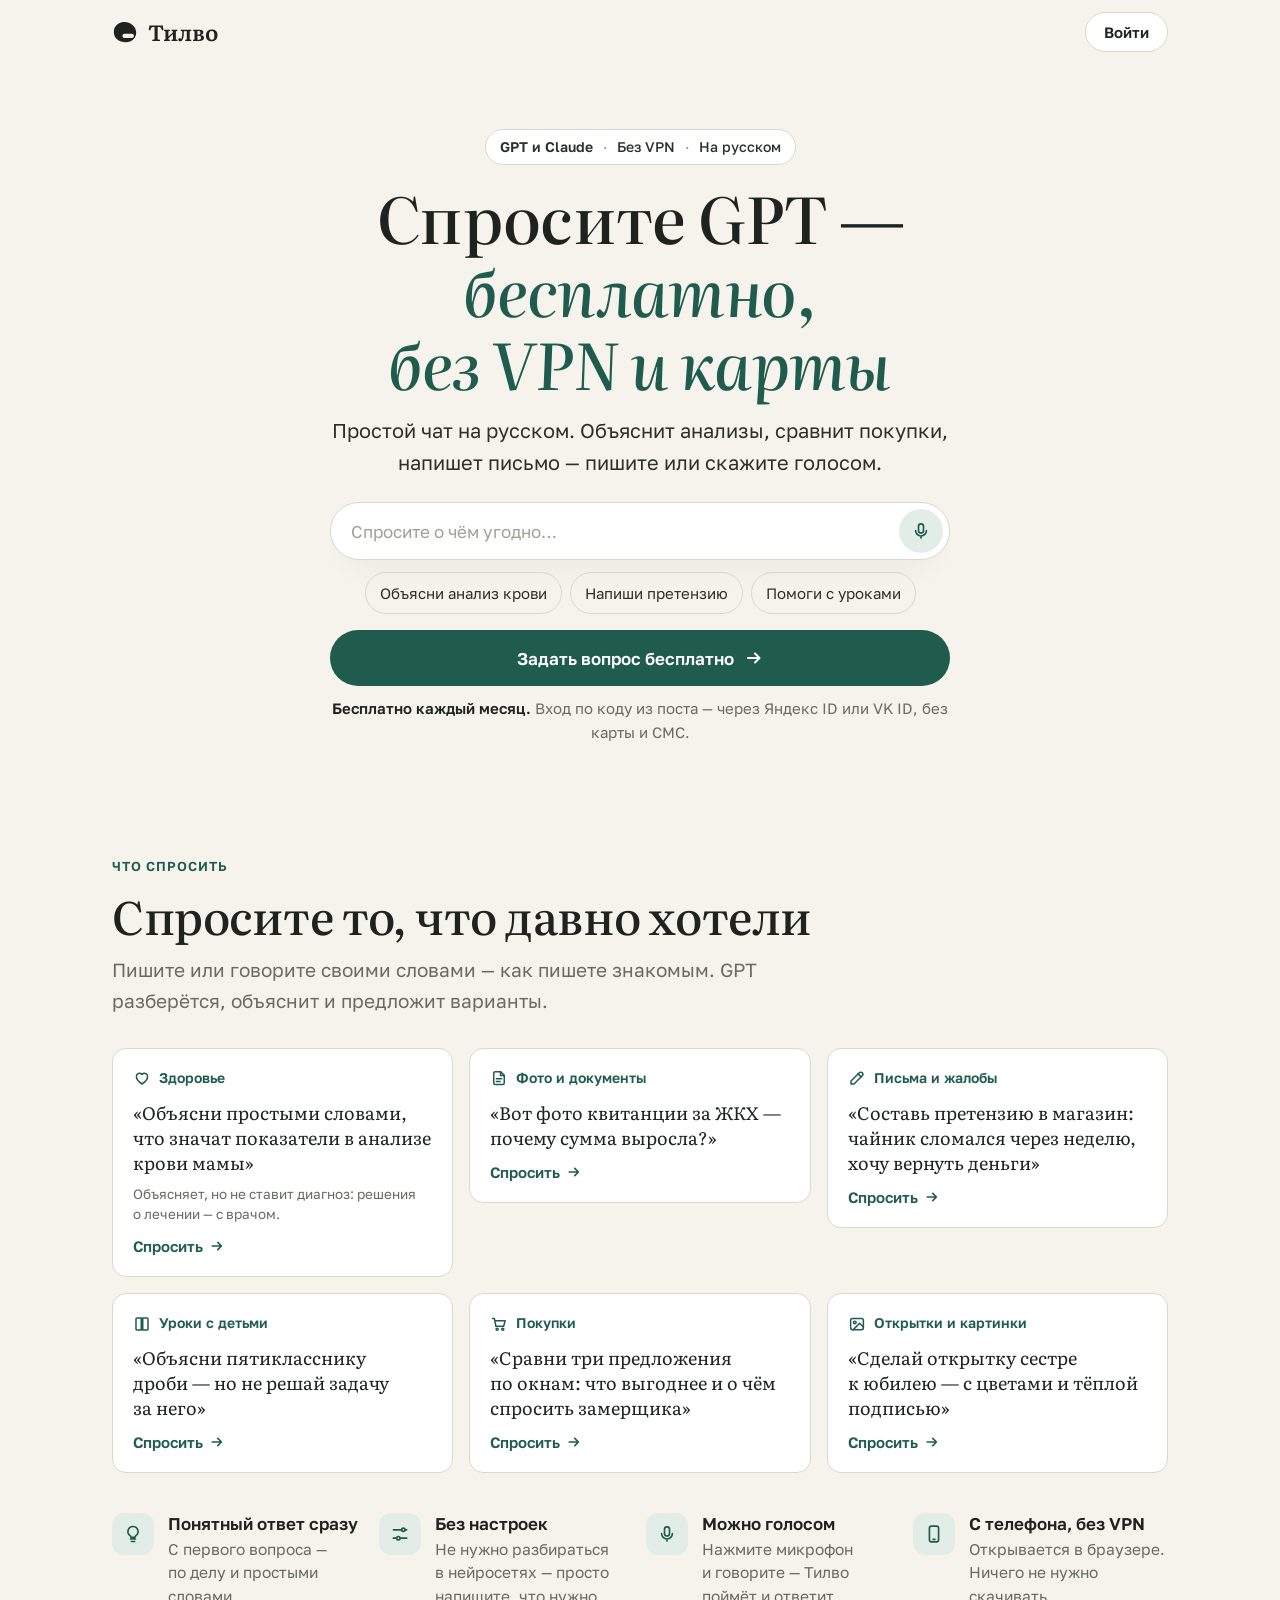
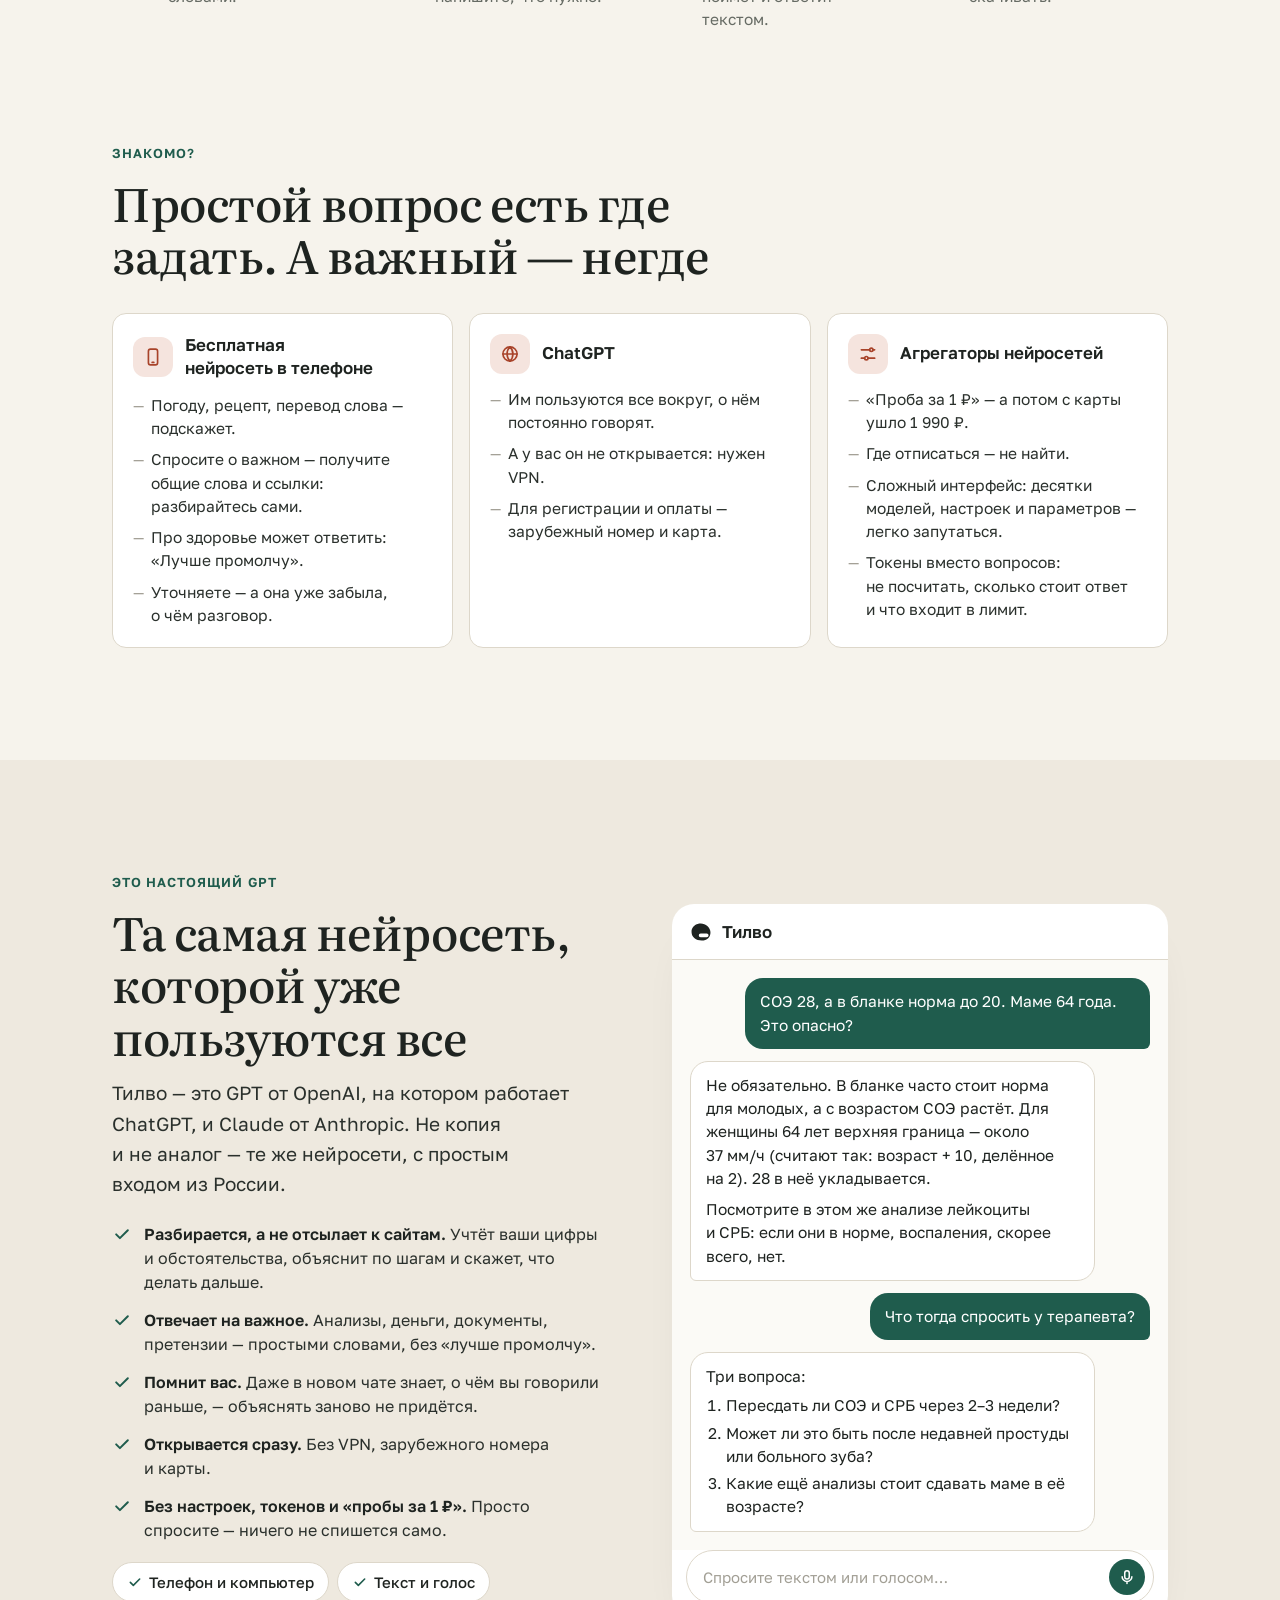
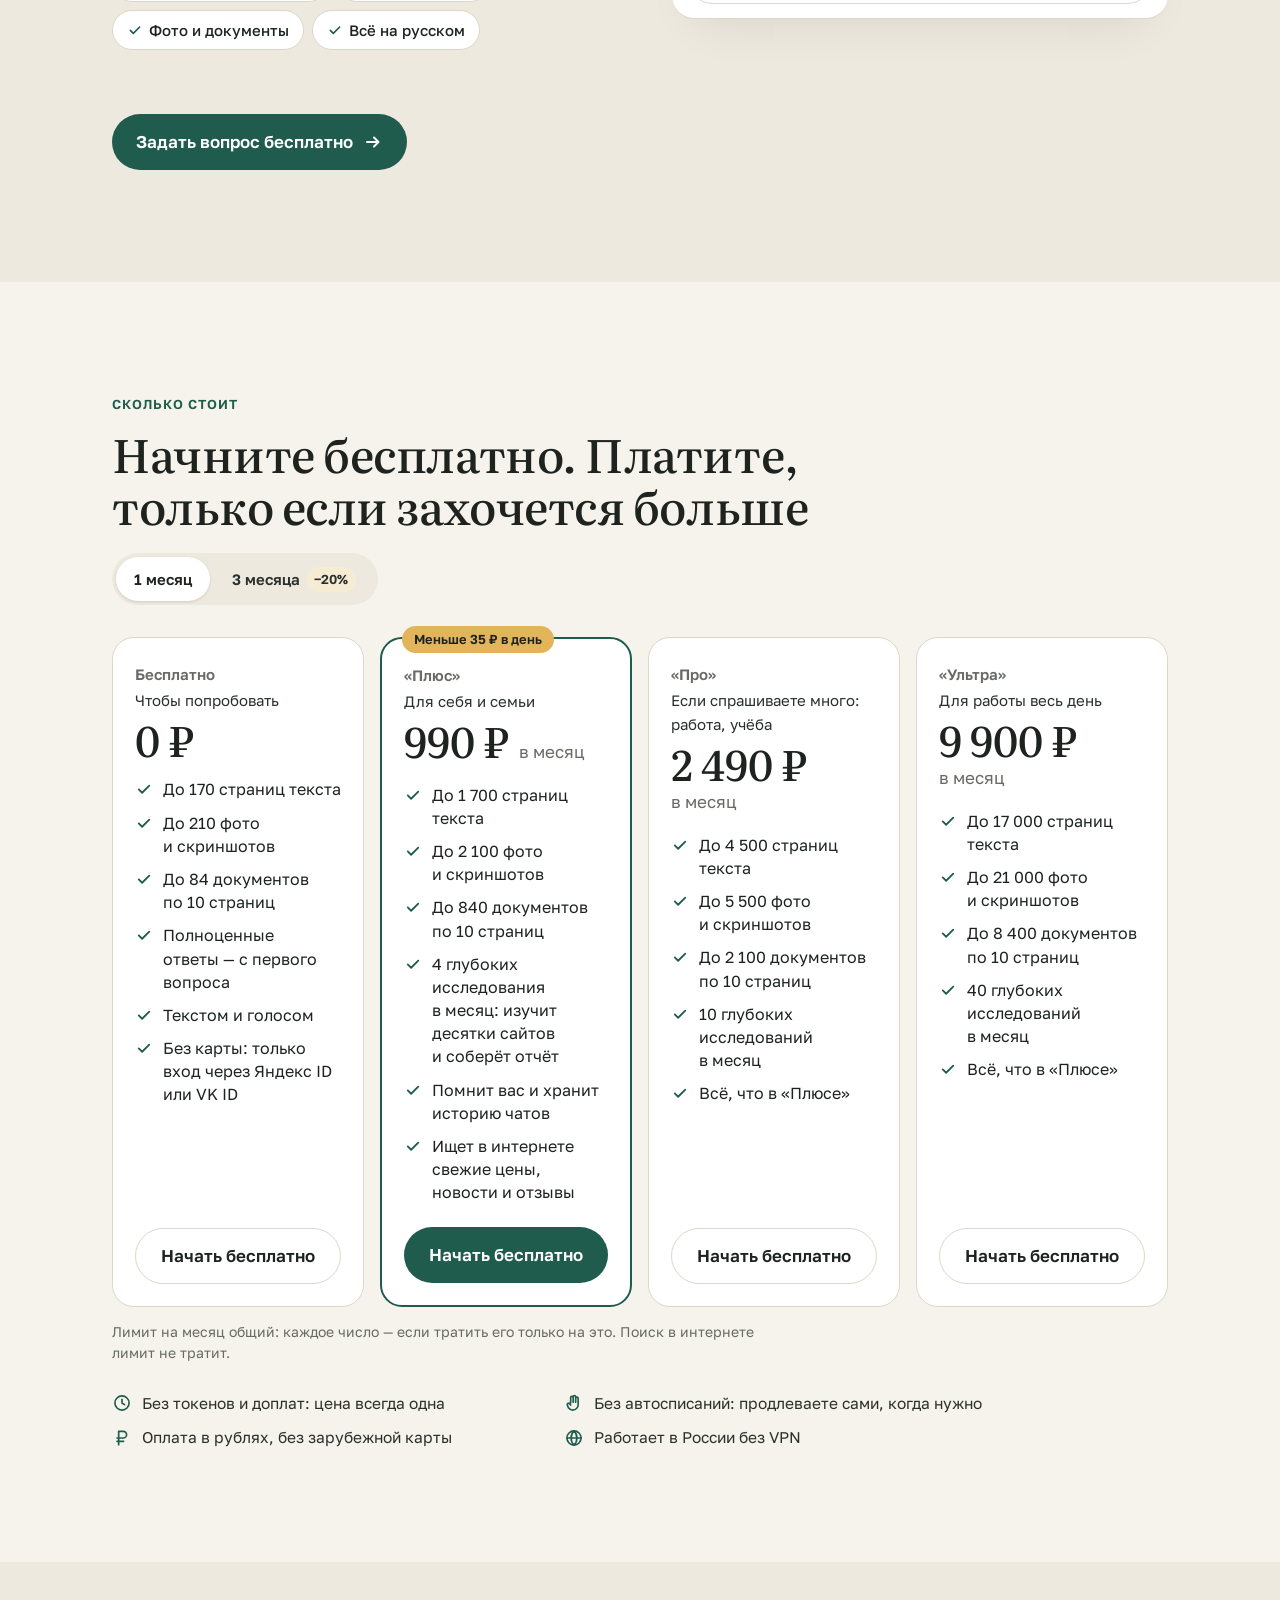
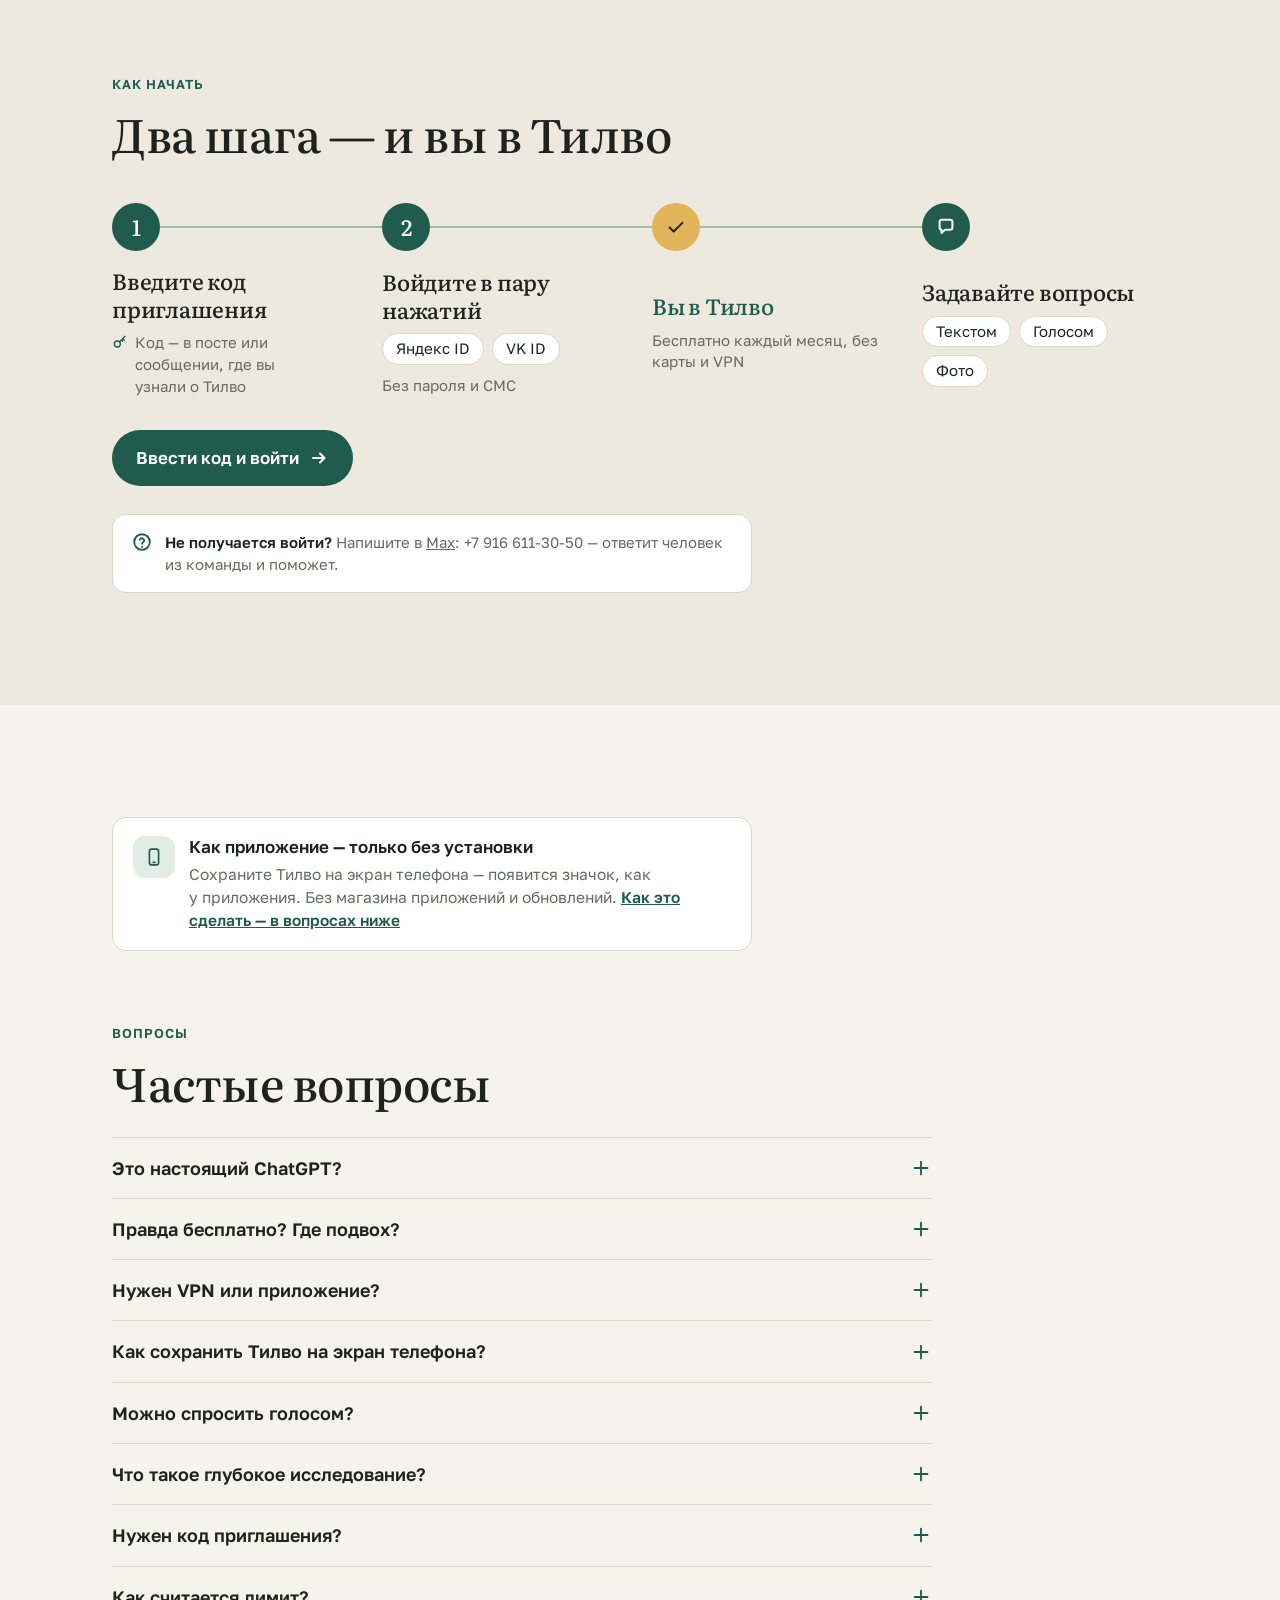
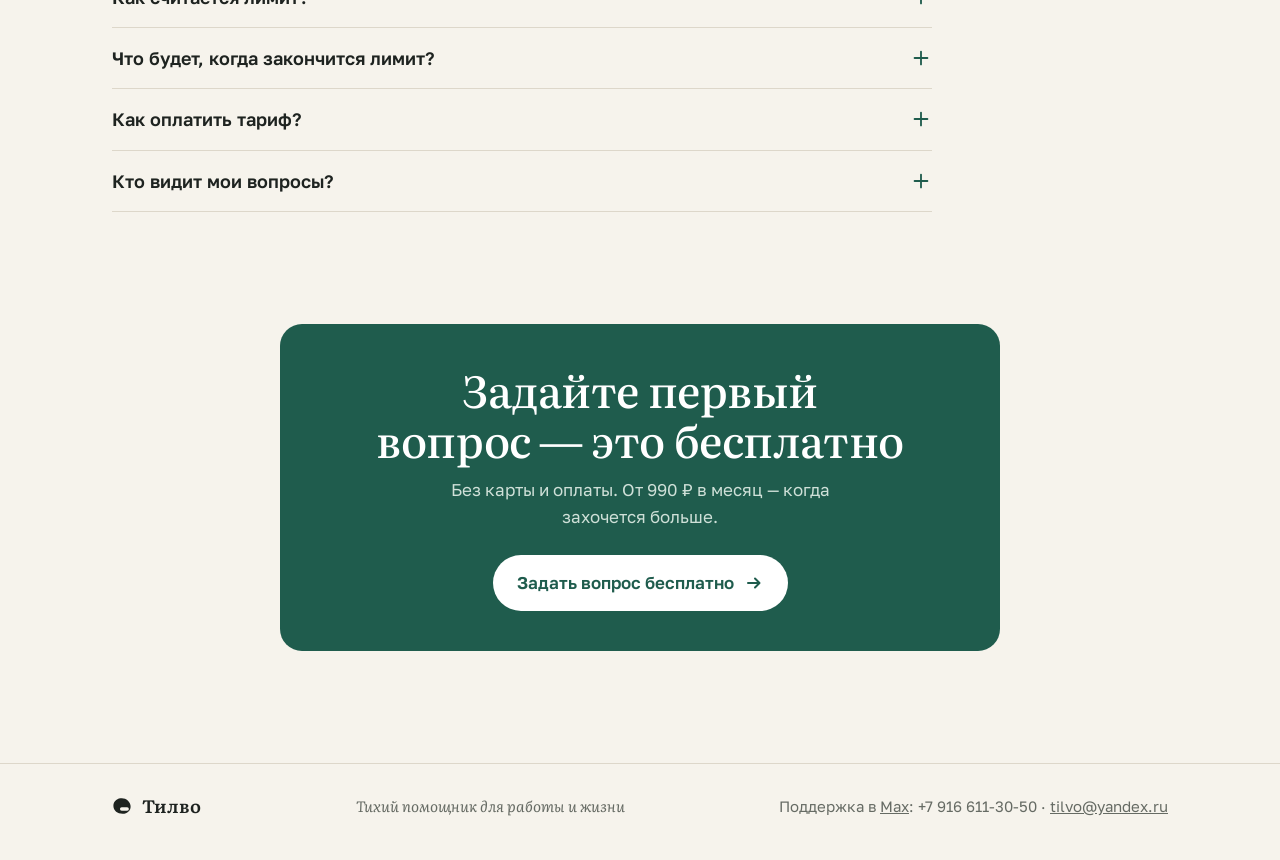
==== commit ca308255: "Тарифы: возможности «до N» вместо вопросов и названий моделей - Карточки: до N страниц текста, фото " ====
--- a/site/index.html
+++ b/site/index.html
@@ -5,9 +5,9 @@
   <meta name="viewport" content="width=device-width, initial-scale=1, viewport-fit=cover">
   <meta name="color-scheme" content="only light">
   <title>Тилво — спросите GPT бесплатно, без VPN и карты</title>
-  <meta name="description" content="Простой чат с GPT на русском: объяснит анализы, сравнит покупки, напишет письмо. Можно голосом. До 230 вопросов в месяц бесплатно, без карты и VPN.">
+  <meta name="description" content="Простой чат с GPT на русском: объяснит анализы, сравнит покупки, напишет письмо. Можно голосом. Бесплатно каждый месяц, без карты и VPN.">
   <meta property="og:title" content="Тилво — спросите GPT бесплатно, без VPN и карты">
-  <meta property="og:description" content="Простой чат с GPT на русском. Можно голосом. До 230 вопросов в месяц бесплатно.">
+  <meta property="og:description" content="Простой чат с GPT на русском. Можно голосом. Бесплатно каждый месяц.">
   <meta property="og:type" content="website">
   <link rel="icon" href="data:image/svg+xml,%3Csvg xmlns='http://www.w3.org/2000/svg' viewBox='0 0 64 64'%3E%3Crect width='64' height='64' rx='15' fill='%231F5C4D'/%3E%3Cg transform='translate(32 32) scale(0.74) translate(-32 -32)'%3E%3Cpath fill='%23F6F3EC' d='M27 7.5C43 5 58.5 16.5 59.5 32C60.4 46.5 49.5 57 34 57C17.5 57 5 47.5 4.5 33C4 19.5 13 9.7 27 7.5ZM31 36A5.5 5.5 0 0 0 31 47L48.5 47A5.5 5.5 0 0 0 48.5 36Z'/%3E%3C/g%3E%3C/svg%3E">
   <link rel="preconnect" href="https://fonts.googleapis.com">
@@ -391,7 +391,7 @@
             <button class="chip" type="button" data-fill="Помоги сыну разобраться с дробями, но не решай за него">Помоги с уроками</button>
           </div>
           <button class="btn btn-primary" type="submit">Задать вопрос бесплатно<svg class="ico" aria-hidden="true"><use href="#i-arrow"/></svg></button>
-          <p class="ask-note" data-no-code-text="<b>До&nbsp;230&nbsp;вопросов в&nbsp;месяц бесплатно.</b> Вход по&nbsp;коду из&nbsp;поста&nbsp;— через Яндекс&nbsp;ID или VK&nbsp;ID, без карты и&nbsp;СМС."><b>До&nbsp;230&nbsp;вопросов в&nbsp;месяц бесплатно.</b> Без карты и&nbsp;СМС&nbsp;— вход через Яндекс&nbsp;ID или VK&nbsp;ID.</p>
+          <p class="ask-note" data-no-code-text="<b>Бесплатно каждый месяц.</b> Вход по&nbsp;коду из&nbsp;поста&nbsp;— через Яндекс&nbsp;ID или VK&nbsp;ID, без карты и&nbsp;СМС."><b>Бесплатно каждый месяц.</b> Без карты и&nbsp;СМС&nbsp;— вход через Яндекс&nbsp;ID или VK&nbsp;ID.</p>
         </form>
       </div>
     </section>
@@ -550,9 +550,11 @@
             <p class="plan-for">Чтобы попробовать</p>
             <p class="plan-price"><strong>0&nbsp;₽</strong></p>
             <ul>
-              <li><svg class="ico" aria-hidden="true"><use href="#i-check"/></svg>До&nbsp;230&nbsp;вопросов в&nbsp;месяц к&nbsp;GPT‑6&nbsp;Luna или 92 к&nbsp;Claude Haiku&nbsp;5.5</li>
+              <li><svg class="ico" aria-hidden="true"><use href="#i-check"/></svg>До&nbsp;170 страниц текста</li>
+              <li><svg class="ico" aria-hidden="true"><use href="#i-check"/></svg>До&nbsp;210 фото и&nbsp;скриншотов</li>
+              <li><svg class="ico" aria-hidden="true"><use href="#i-check"/></svg>До&nbsp;84 документов по&nbsp;10&nbsp;страниц</li>
               <li><svg class="ico" aria-hidden="true"><use href="#i-check"/></svg>Полноценные ответы&nbsp;— с&nbsp;первого вопроса</li>
-              <li><svg class="ico" aria-hidden="true"><use href="#i-check"/></svg>Текстом и&nbsp;голосом, можно прислать фото</li>
+              <li><svg class="ico" aria-hidden="true"><use href="#i-check"/></svg>Текстом и&nbsp;голосом</li>
               <li><svg class="ico" aria-hidden="true"><use href="#i-check"/></svg>Без карты: только вход через Яндекс&nbsp;ID или VK&nbsp;ID</li>
             </ul>
             <button class="btn btn-ghost" type="button" data-login>Начать бесплатно</button>
@@ -565,10 +567,11 @@
             <p class="plan-price"><strong data-month-price>990&nbsp;₽</strong><span>в&nbsp;месяц</span></p>
             <p class="plan-bill" data-bill hidden></p>
             <ul>
-              <li><svg class="ico" aria-hidden="true"><use href="#i-check"/></svg>До&nbsp;2&nbsp;300&nbsp;вопросов в&nbsp;месяц к&nbsp;GPT‑6&nbsp;Luna&nbsp;— или 140 к&nbsp;GPT‑6.1&nbsp;Sol, 46 к&nbsp;Claude Sonnet&nbsp;5.5</li>
+              <li><svg class="ico" aria-hidden="true"><use href="#i-check"/></svg>До&nbsp;1&nbsp;700 страниц текста</li>
+              <li><svg class="ico" aria-hidden="true"><use href="#i-check"/></svg>До&nbsp;2&nbsp;100 фото и&nbsp;скриншотов</li>
+              <li><svg class="ico" aria-hidden="true"><use href="#i-check"/></svg>До&nbsp;840 документов по&nbsp;10&nbsp;страниц</li>
               <li><svg class="ico" aria-hidden="true"><use href="#i-check"/></svg>4&nbsp;глубоких исследования в&nbsp;месяц: изучит десятки сайтов и&nbsp;соберёт отчёт</li>
               <li><svg class="ico" aria-hidden="true"><use href="#i-check"/></svg>Помнит вас и&nbsp;хранит историю чатов</li>
-              <li><svg class="ico" aria-hidden="true"><use href="#i-check"/></svg>Голос, фото, документы и&nbsp;файлы</li>
               <li><svg class="ico" aria-hidden="true"><use href="#i-check"/></svg>Ищет в&nbsp;интернете свежие цены, новости и&nbsp;отзывы</li>
             </ul>
             <button class="btn btn-primary" type="button" data-login>Начать бесплатно</button>
@@ -580,7 +583,9 @@
             <p class="plan-price"><strong data-month-price>2&nbsp;490&nbsp;₽</strong><span>в&nbsp;месяц</span></p>
             <p class="plan-bill" data-bill hidden></p>
             <ul>
-              <li><svg class="ico" aria-hidden="true"><use href="#i-check"/></svg>До&nbsp;5&nbsp;100&nbsp;вопросов в&nbsp;месяц к&nbsp;GPT‑6&nbsp;Luna&nbsp;— или 300 к&nbsp;GPT‑6.1&nbsp;Sol, 99 к&nbsp;Claude Sonnet&nbsp;5.5</li>
+              <li><svg class="ico" aria-hidden="true"><use href="#i-check"/></svg>До&nbsp;4&nbsp;500 страниц текста</li>
+              <li><svg class="ico" aria-hidden="true"><use href="#i-check"/></svg>До&nbsp;5&nbsp;500 фото и&nbsp;скриншотов</li>
+              <li><svg class="ico" aria-hidden="true"><use href="#i-check"/></svg>До&nbsp;2&nbsp;100 документов по&nbsp;10&nbsp;страниц</li>
               <li><svg class="ico" aria-hidden="true"><use href="#i-check"/></svg>10&nbsp;глубоких исследований в&nbsp;месяц</li>
               <li><svg class="ico" aria-hidden="true"><use href="#i-check"/></svg>Всё, что в&nbsp;«Плюсе»</li>
             </ul>
@@ -593,14 +598,16 @@
             <p class="plan-price"><strong data-month-price>9&nbsp;900&nbsp;₽</strong><span>в&nbsp;месяц</span></p>
             <p class="plan-bill" data-bill hidden></p>
             <ul>
-              <li><svg class="ico" aria-hidden="true"><use href="#i-check"/></svg>До&nbsp;17&nbsp;700&nbsp;вопросов в&nbsp;месяц к&nbsp;GPT‑6&nbsp;Luna&nbsp;— или 1&nbsp;000 к&nbsp;GPT‑6.1&nbsp;Sol, 330 к&nbsp;Claude Sonnet&nbsp;5.5</li>
+              <li><svg class="ico" aria-hidden="true"><use href="#i-check"/></svg>До&nbsp;17&nbsp;000 страниц текста</li>
+              <li><svg class="ico" aria-hidden="true"><use href="#i-check"/></svg>До&nbsp;21&nbsp;000 фото и&nbsp;скриншотов</li>
+              <li><svg class="ico" aria-hidden="true"><use href="#i-check"/></svg>До&nbsp;8&nbsp;400 документов по&nbsp;10&nbsp;страниц</li>
               <li><svg class="ico" aria-hidden="true"><use href="#i-check"/></svg>40&nbsp;глубоких исследований в&nbsp;месяц</li>
               <li><svg class="ico" aria-hidden="true"><use href="#i-check"/></svg>Всё, что в&nbsp;«Плюсе»</li>
             </ul>
             <button class="btn btn-ghost" type="button" data-login>Начать бесплатно</button>
           </article>
         </div>
-        <p class="plans-note">Число вопросов&nbsp;— для вопроса средней длины: длинная переписка и&nbsp;большие файлы расходуют больше. Поиск в&nbsp;интернете лимит не&nbsp;тратит.</p>
+        <p class="plans-note">Лимит на&nbsp;месяц общий: каждое число&nbsp;— если тратить его только на&nbsp;это. Поиск в&nbsp;интернете лимит не&nbsp;тратит.</p>
 
         <ul class="trust">
           <li><svg class="ico" aria-hidden="true"><use href="#i-counter"/></svg>Без токенов и&nbsp;доплат: цена всегда одна</li>
@@ -641,7 +648,7 @@
             <span class="ladder-dot" aria-hidden="true"><svg class="ico" aria-hidden="true"><use href="#i-check"/></svg></span>
             <div class="ladder-text">
               <h3>Вы в&nbsp;Тилво</h3>
-              <p class="ladder-sub">До&nbsp;230&nbsp;вопросов в&nbsp;месяц бесплатно, без карты и&nbsp;VPN</p>
+              <p class="ladder-sub">Бесплатно каждый месяц, без карты и&nbsp;VPN</p>
             </div>
           </li>
           <li class="ladder-step">
@@ -685,7 +692,7 @@
           </details>
           <details>
             <summary>Правда бесплатно? Где подвох?<svg class="ico" aria-hidden="true"><use href="#i-plus"/></svg></summary>
-            <div class="faq-a"><p>Подвоха нет. До&nbsp;230&nbsp;вопросов в&nbsp;месяц&nbsp;— бесплатно, карту не&nbsp;просим, ничего не&nbsp;спишется. Для обычных вопросов этого хватает с&nbsp;запасом.</p><p>Захочется больше&nbsp;— подключите платный тариф. Это ваше решение, без автосписаний.</p></div>
+            <div class="faq-a"><p>Подвоха нет. Бесплатный лимит обновляется каждый месяц, карту не&nbsp;просим, ничего не&nbsp;спишется. Для обычных вопросов этого хватает с&nbsp;запасом.</p><p>Захочется больше&nbsp;— подключите платный тариф. Это ваше решение, без автосписаний.</p></div>
           </details>
           <details>
             <summary>Нужен VPN или приложение?<svg class="ico" aria-hidden="true"><use href="#i-plus"/></svg></summary>
@@ -708,12 +715,12 @@
             <div class="faq-a"><p>Сейчас вход&nbsp;— по&nbsp;коду приглашения. Он есть в&nbsp;посте или сообщении, где вы узнали о&nbsp;Тилво. Код можно передать близким.</p></div>
           </details>
           <details>
-            <summary>Что считается одним вопросом?<svg class="ico" aria-hidden="true"><use href="#i-plus"/></svg></summary>
-            <div class="faq-a"><p>Одно ваше сообщение и&nbsp;ответ на&nbsp;него. Уточнили&nbsp;— это ещё один вопрос. Ответ не&nbsp;оборвётся на&nbsp;середине.</p></div>
+            <summary>Как считается лимит?<svg class="ico" aria-hidden="true"><use href="#i-plus"/></svg></summary>
+            <div class="faq-a"><p>Лимит на&nbsp;месяц общий: тексты, фото и&nbsp;документы расходуют его по-разному, поэтому в&nbsp;тарифах написано «до». Остаток видно в&nbsp;чате. Ответ не&nbsp;оборвётся на&nbsp;середине, а&nbsp;поиск в&nbsp;интернете лимит не&nbsp;тратит.</p></div>
           </details>
           <details>
-            <summary>Что будет, когда закончатся вопросы?<svg class="ico" aria-hidden="true"><use href="#i-plus"/></svg></summary>
-            <div class="faq-a"><p>Новые вопросы придут через 30&nbsp;дней после первого&nbsp;— дата видна в&nbsp;чате. Или подключите «Плюс»: в&nbsp;нём вопросов в&nbsp;10&nbsp;раз больше. Доплат за&nbsp;токены нет.</p></div>
+            <summary>Что будет, когда закончится лимит?<svg class="ico" aria-hidden="true"><use href="#i-plus"/></svg></summary>
+            <div class="faq-a"><p>Новый лимит придёт через 30&nbsp;дней после первого вопроса&nbsp;— дата видна в&nbsp;чате. Или подключите «Плюс»: в&nbsp;нём лимит в&nbsp;10&nbsp;раз больше. Доплат за&nbsp;токены нет.</p></div>
           </details>
           <details>
             <summary>Как оплатить тариф?<svg class="ico" aria-hidden="true"><use href="#i-plus"/></svg></summary>
@@ -732,7 +739,7 @@
       <div class="container">
         <div class="final-box">
           <h2 id="final-title">Задайте первый вопрос&nbsp;— это бесплатно</h2>
-          <p>До&nbsp;230&nbsp;вопросов в&nbsp;месяц без оплаты. От&nbsp;990&nbsp;₽ в&nbsp;месяц&nbsp;— когда захочется больше.</p>
+          <p>Без карты и&nbsp;оплаты. От&nbsp;990&nbsp;₽ в&nbsp;месяц&nbsp;— когда захочется больше.</p>
           <button class="btn" type="button" data-login>Задать вопрос бесплатно<svg class="ico" aria-hidden="true"><use href="#i-arrow"/></svg></button>
         </div>
       </div>
@@ -753,7 +760,7 @@
       <button class="sheet-close" type="button" aria-label="Закрыть" data-close><svg class="ico" aria-hidden="true"><use href="#i-close"/></svg></button>
       <p class="sheet-title" id="sheet-title" data-sheet-title>Войдите и&nbsp;спрашивайте</p>
       <p class="sheet-q" data-sheet-q hidden></p>
-      <p class="sheet-text">До&nbsp;230&nbsp;вопросов в&nbsp;месяц&nbsp;— бесплатно. Без карты, пароля и&nbsp;СМС.</p>
+      <p class="sheet-text">Бесплатно каждый месяц. Без карты, пароля и&nbsp;СМС.</p>
       <p class="sheet-code-ok" data-link-code hidden><svg class="ico" aria-hidden="true"><use href="#i-check"/></svg>Код приглашения применён</p>
 
       <div class="sheet-code" data-invite-only>
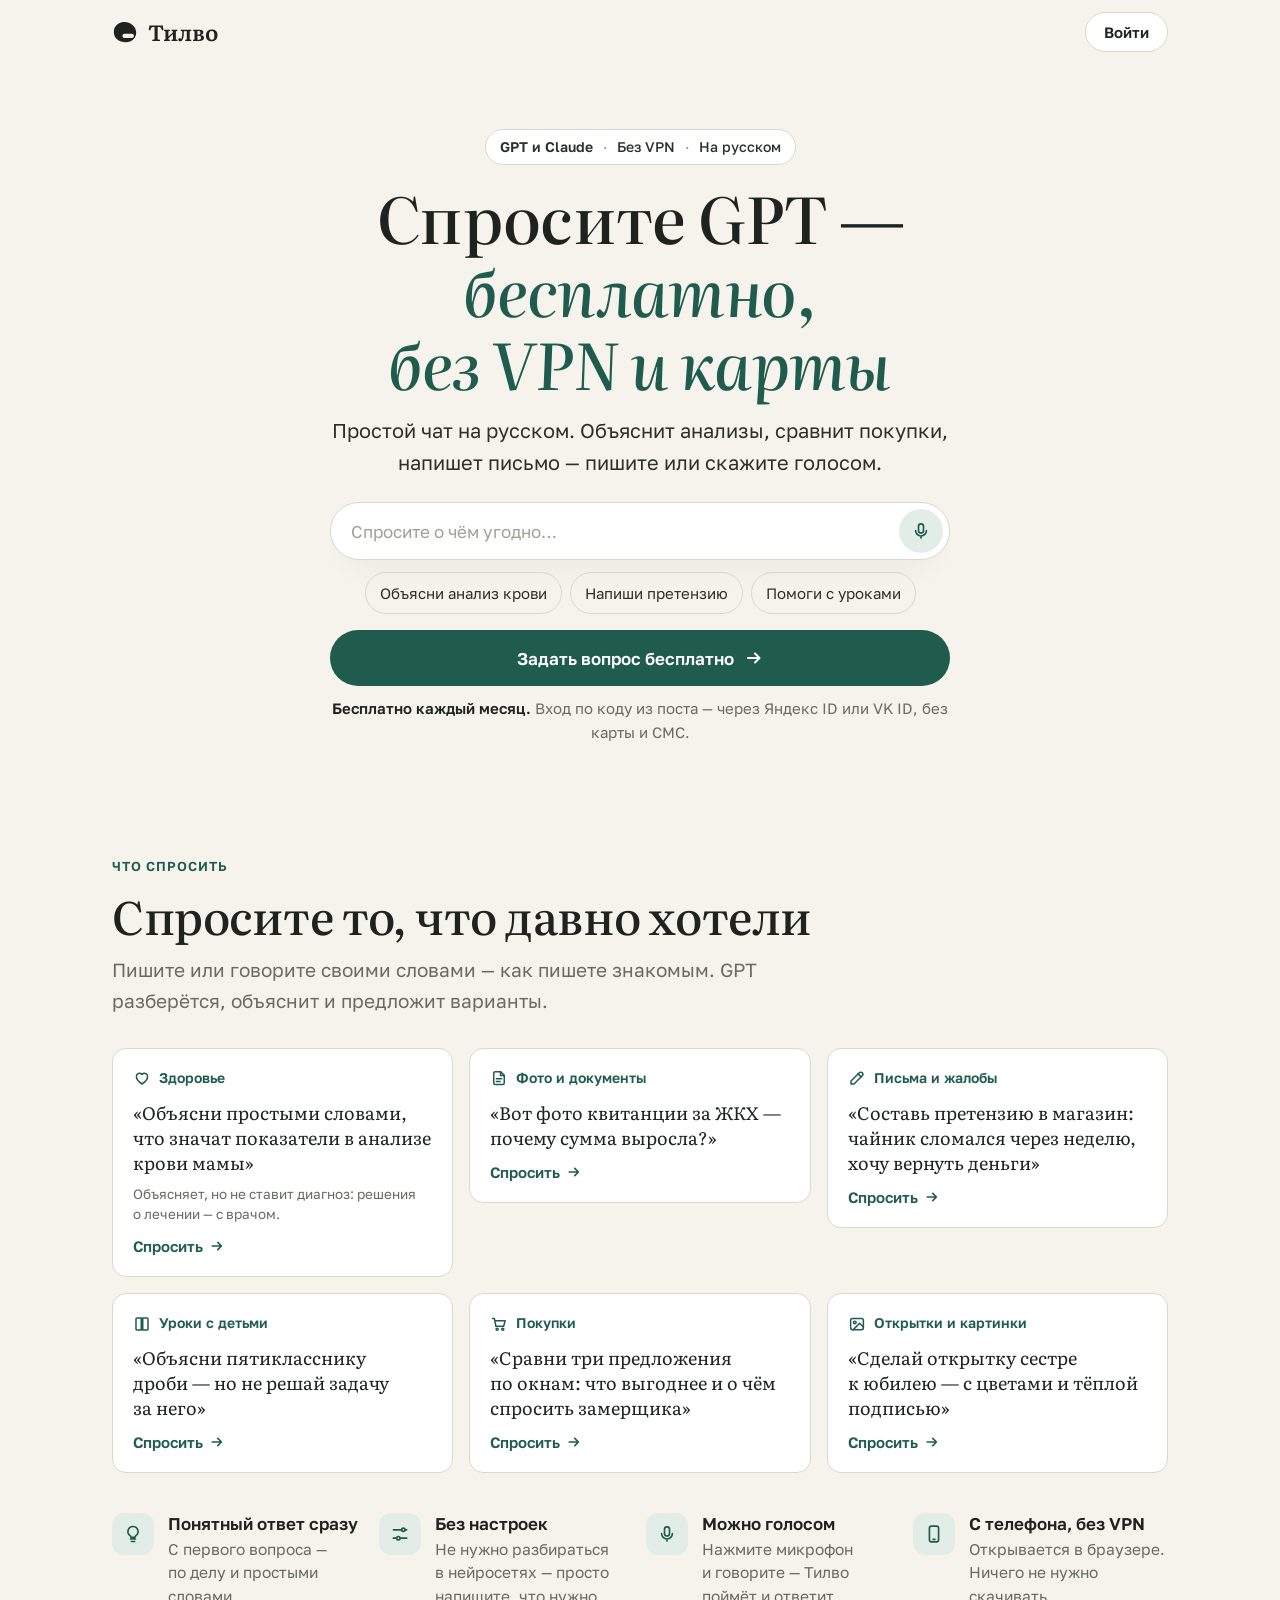
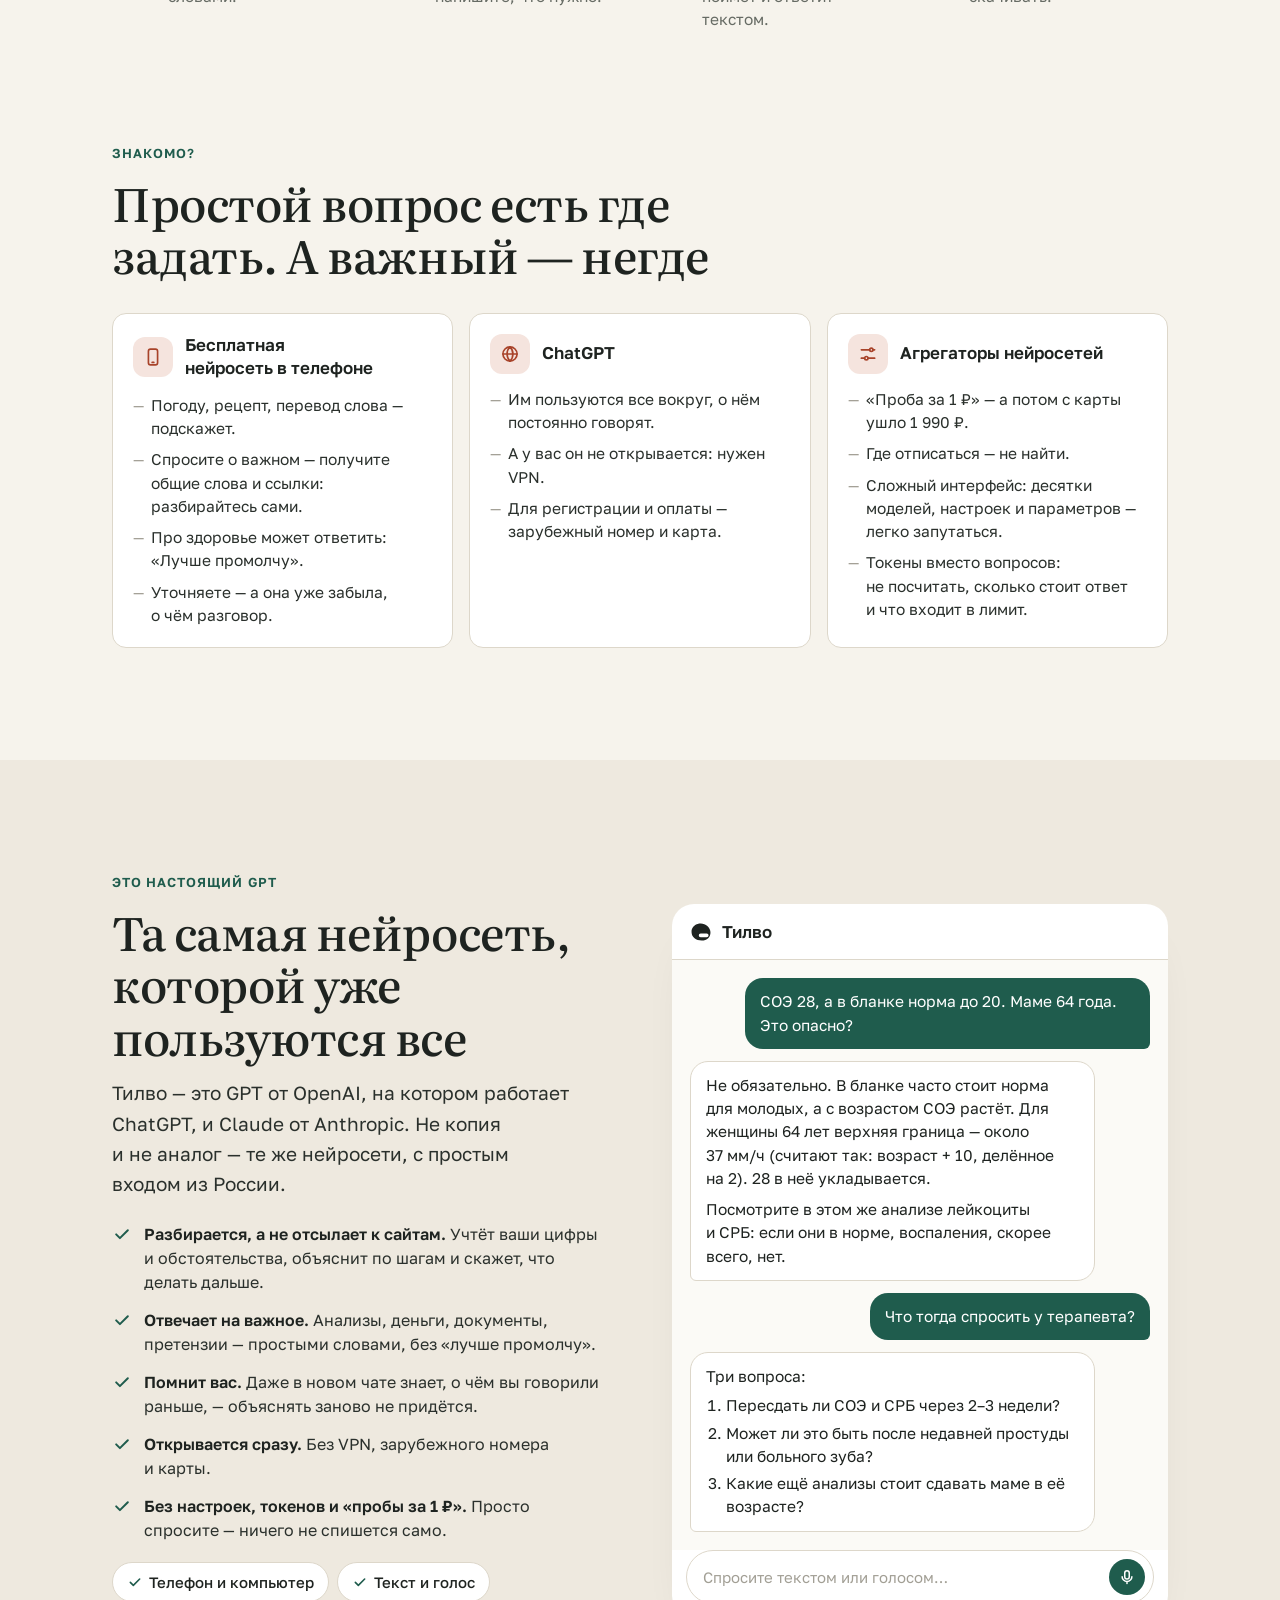
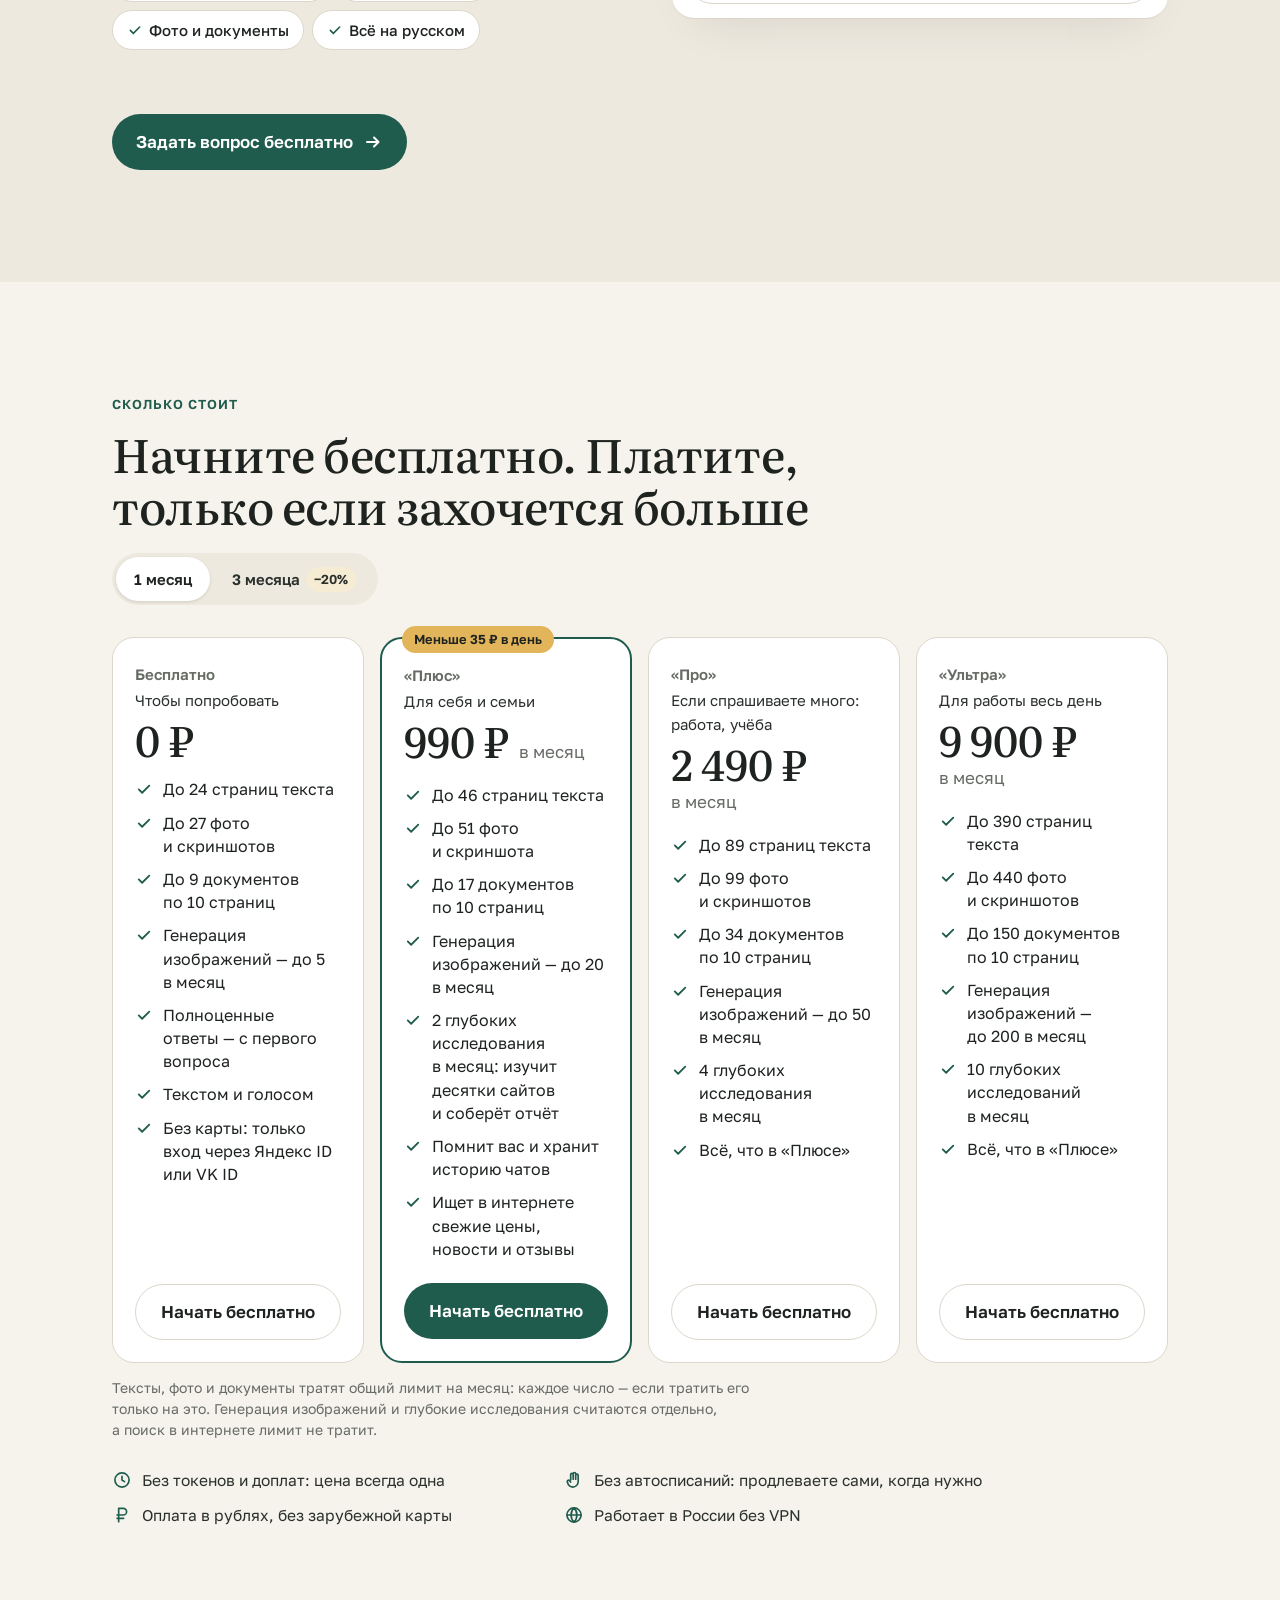
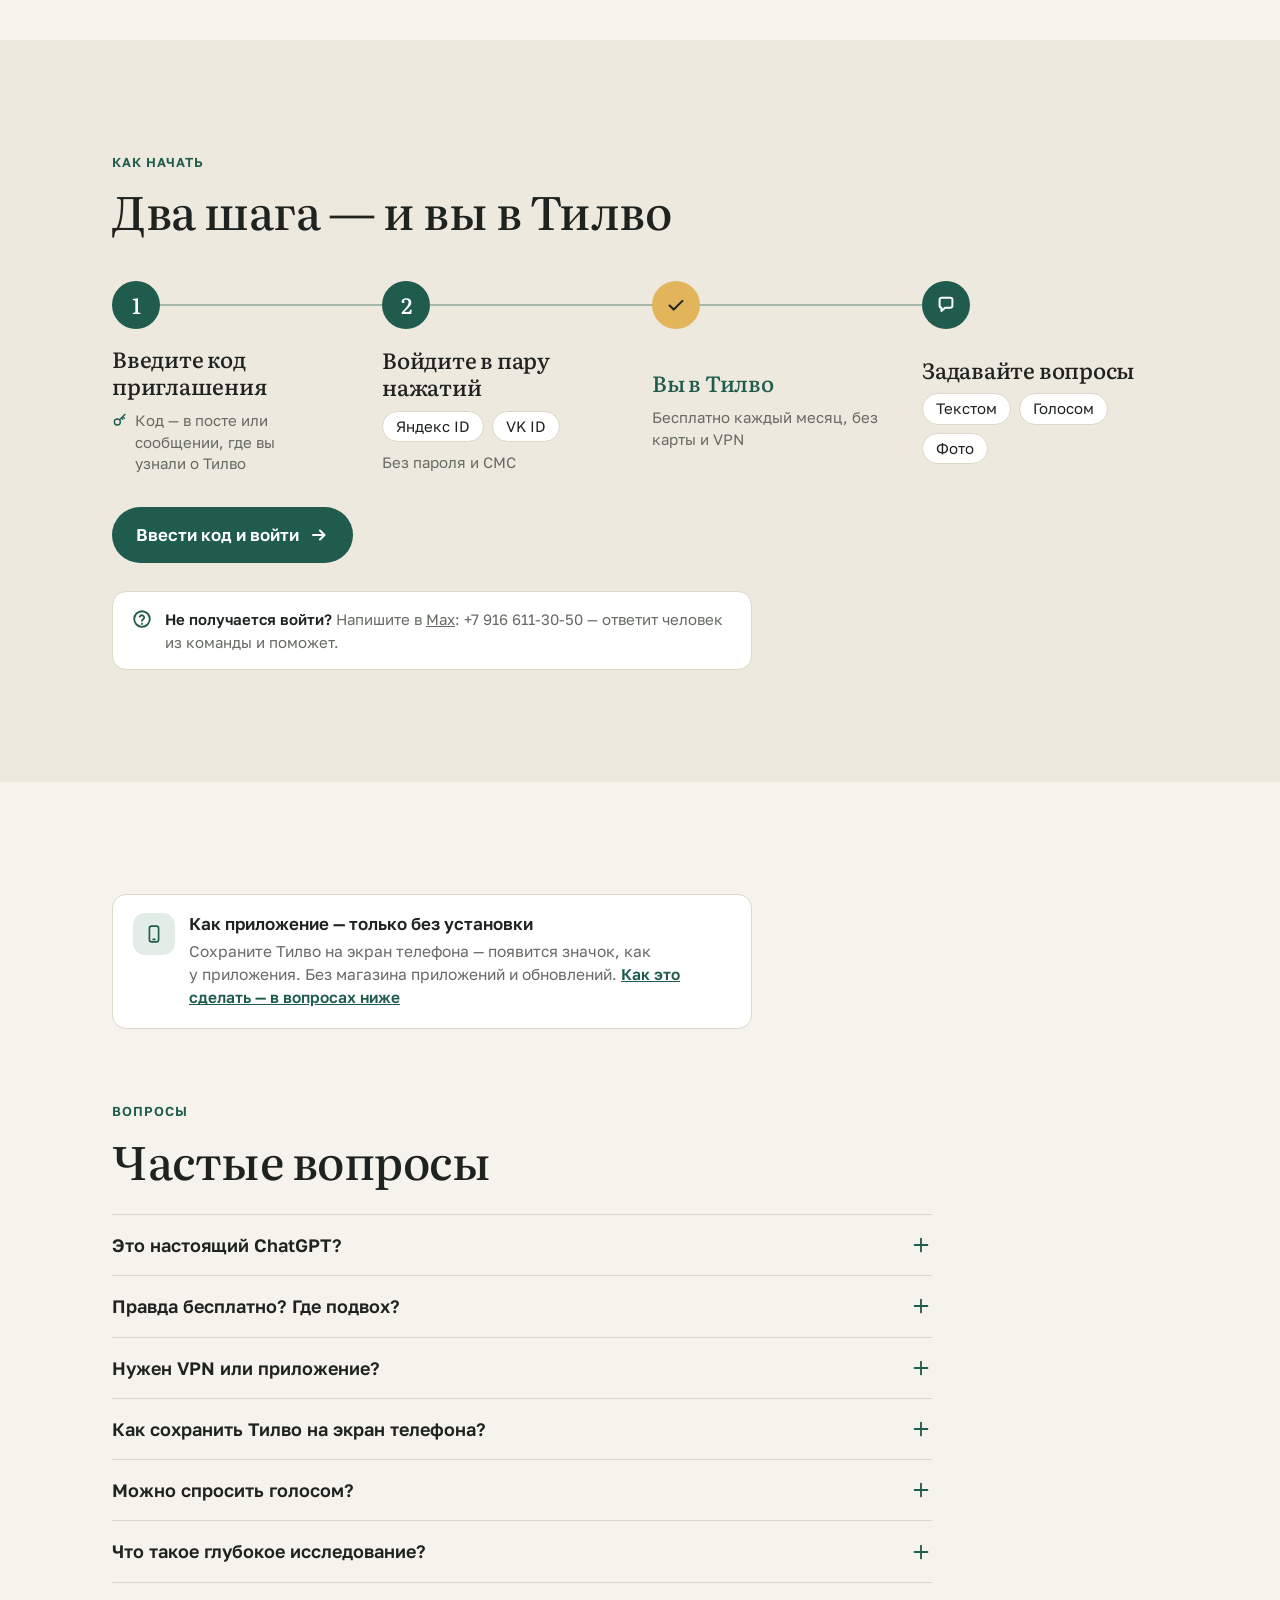
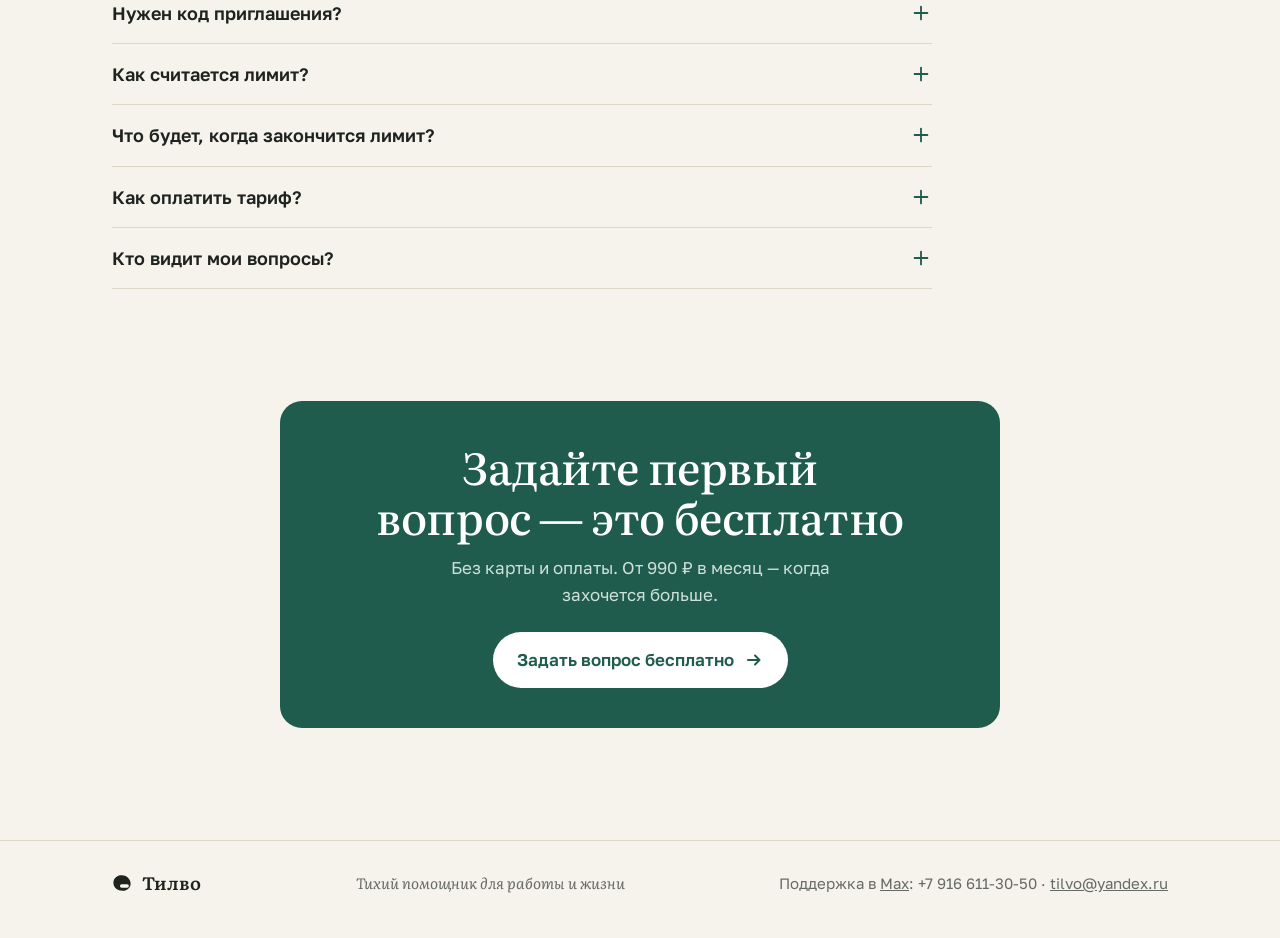
==== commit e5c34b12: "Тарифы: лимиты по финмодели 12.10 Страницы текста, фото и документы — из таблицы «Если весь лимит по" ====
--- a/site/index.html
+++ b/site/index.html
@@ -550,9 +550,10 @@
             <p class="plan-for">Чтобы попробовать</p>
             <p class="plan-price"><strong>0&nbsp;₽</strong></p>
             <ul>
-              <li><svg class="ico" aria-hidden="true"><use href="#i-check"/></svg>До&nbsp;170 страниц текста</li>
-              <li><svg class="ico" aria-hidden="true"><use href="#i-check"/></svg>До&nbsp;210 фото и&nbsp;скриншотов</li>
-              <li><svg class="ico" aria-hidden="true"><use href="#i-check"/></svg>До&nbsp;84 документов по&nbsp;10&nbsp;страниц</li>
+              <li><svg class="ico" aria-hidden="true"><use href="#i-check"/></svg>До&nbsp;24 страниц текста</li>
+              <li><svg class="ico" aria-hidden="true"><use href="#i-check"/></svg>До&nbsp;27 фото и&nbsp;скриншотов</li>
+              <li><svg class="ico" aria-hidden="true"><use href="#i-check"/></svg>До&nbsp;9 документов по&nbsp;10&nbsp;страниц</li>
+              <li><svg class="ico" aria-hidden="true"><use href="#i-check"/></svg>Генерация изображений&nbsp;— до&nbsp;5 в&nbsp;месяц</li>
               <li><svg class="ico" aria-hidden="true"><use href="#i-check"/></svg>Полноценные ответы&nbsp;— с&nbsp;первого вопроса</li>
               <li><svg class="ico" aria-hidden="true"><use href="#i-check"/></svg>Текстом и&nbsp;голосом</li>
               <li><svg class="ico" aria-hidden="true"><use href="#i-check"/></svg>Без карты: только вход через Яндекс&nbsp;ID или VK&nbsp;ID</li>
@@ -567,10 +568,11 @@
             <p class="plan-price"><strong data-month-price>990&nbsp;₽</strong><span>в&nbsp;месяц</span></p>
             <p class="plan-bill" data-bill hidden></p>
             <ul>
-              <li><svg class="ico" aria-hidden="true"><use href="#i-check"/></svg>До&nbsp;1&nbsp;700 страниц текста</li>
-              <li><svg class="ico" aria-hidden="true"><use href="#i-check"/></svg>До&nbsp;2&nbsp;100 фото и&nbsp;скриншотов</li>
-              <li><svg class="ico" aria-hidden="true"><use href="#i-check"/></svg>До&nbsp;840 документов по&nbsp;10&nbsp;страниц</li>
-              <li><svg class="ico" aria-hidden="true"><use href="#i-check"/></svg>4&nbsp;глубоких исследования в&nbsp;месяц: изучит десятки сайтов и&nbsp;соберёт отчёт</li>
+              <li><svg class="ico" aria-hidden="true"><use href="#i-check"/></svg>До&nbsp;46 страниц текста</li>
+              <li><svg class="ico" aria-hidden="true"><use href="#i-check"/></svg>До&nbsp;51 фото и&nbsp;скриншота</li>
+              <li><svg class="ico" aria-hidden="true"><use href="#i-check"/></svg>До&nbsp;17 документов по&nbsp;10&nbsp;страниц</li>
+              <li><svg class="ico" aria-hidden="true"><use href="#i-check"/></svg>Генерация изображений&nbsp;— до&nbsp;20 в&nbsp;месяц</li>
+              <li><svg class="ico" aria-hidden="true"><use href="#i-check"/></svg>2&nbsp;глубоких исследования в&nbsp;месяц: изучит десятки сайтов и&nbsp;соберёт отчёт</li>
               <li><svg class="ico" aria-hidden="true"><use href="#i-check"/></svg>Помнит вас и&nbsp;хранит историю чатов</li>
               <li><svg class="ico" aria-hidden="true"><use href="#i-check"/></svg>Ищет в&nbsp;интернете свежие цены, новости и&nbsp;отзывы</li>
             </ul>
@@ -583,10 +585,11 @@
             <p class="plan-price"><strong data-month-price>2&nbsp;490&nbsp;₽</strong><span>в&nbsp;месяц</span></p>
             <p class="plan-bill" data-bill hidden></p>
             <ul>
-              <li><svg class="ico" aria-hidden="true"><use href="#i-check"/></svg>До&nbsp;4&nbsp;500 страниц текста</li>
-              <li><svg class="ico" aria-hidden="true"><use href="#i-check"/></svg>До&nbsp;5&nbsp;500 фото и&nbsp;скриншотов</li>
-              <li><svg class="ico" aria-hidden="true"><use href="#i-check"/></svg>До&nbsp;2&nbsp;100 документов по&nbsp;10&nbsp;страниц</li>
-              <li><svg class="ico" aria-hidden="true"><use href="#i-check"/></svg>10&nbsp;глубоких исследований в&nbsp;месяц</li>
+              <li><svg class="ico" aria-hidden="true"><use href="#i-check"/></svg>До&nbsp;89 страниц текста</li>
+              <li><svg class="ico" aria-hidden="true"><use href="#i-check"/></svg>До&nbsp;99 фото и&nbsp;скриншотов</li>
+              <li><svg class="ico" aria-hidden="true"><use href="#i-check"/></svg>До&nbsp;34 документов по&nbsp;10&nbsp;страниц</li>
+              <li><svg class="ico" aria-hidden="true"><use href="#i-check"/></svg>Генерация изображений&nbsp;— до&nbsp;50 в&nbsp;месяц</li>
+              <li><svg class="ico" aria-hidden="true"><use href="#i-check"/></svg>4&nbsp;глубоких исследования в&nbsp;месяц</li>
               <li><svg class="ico" aria-hidden="true"><use href="#i-check"/></svg>Всё, что в&nbsp;«Плюсе»</li>
             </ul>
             <button class="btn btn-ghost" type="button" data-login>Начать бесплатно</button>
@@ -598,16 +601,17 @@
             <p class="plan-price"><strong data-month-price>9&nbsp;900&nbsp;₽</strong><span>в&nbsp;месяц</span></p>
             <p class="plan-bill" data-bill hidden></p>
             <ul>
-              <li><svg class="ico" aria-hidden="true"><use href="#i-check"/></svg>До&nbsp;17&nbsp;000 страниц текста</li>
-              <li><svg class="ico" aria-hidden="true"><use href="#i-check"/></svg>До&nbsp;21&nbsp;000 фото и&nbsp;скриншотов</li>
-              <li><svg class="ico" aria-hidden="true"><use href="#i-check"/></svg>До&nbsp;8&nbsp;400 документов по&nbsp;10&nbsp;страниц</li>
-              <li><svg class="ico" aria-hidden="true"><use href="#i-check"/></svg>40&nbsp;глубоких исследований в&nbsp;месяц</li>
+              <li><svg class="ico" aria-hidden="true"><use href="#i-check"/></svg>До&nbsp;390 страниц текста</li>
+              <li><svg class="ico" aria-hidden="true"><use href="#i-check"/></svg>До&nbsp;440 фото и&nbsp;скриншотов</li>
+              <li><svg class="ico" aria-hidden="true"><use href="#i-check"/></svg>До&nbsp;150 документов по&nbsp;10&nbsp;страниц</li>
+              <li><svg class="ico" aria-hidden="true"><use href="#i-check"/></svg>Генерация изображений&nbsp;— до&nbsp;200 в&nbsp;месяц</li>
+              <li><svg class="ico" aria-hidden="true"><use href="#i-check"/></svg>10&nbsp;глубоких исследований в&nbsp;месяц</li>
               <li><svg class="ico" aria-hidden="true"><use href="#i-check"/></svg>Всё, что в&nbsp;«Плюсе»</li>
             </ul>
             <button class="btn btn-ghost" type="button" data-login>Начать бесплатно</button>
           </article>
         </div>
-        <p class="plans-note">Лимит на&nbsp;месяц общий: каждое число&nbsp;— если тратить его только на&nbsp;это. Поиск в&nbsp;интернете лимит не&nbsp;тратит.</p>
+        <p class="plans-note">Тексты, фото и&nbsp;документы тратят общий лимит на&nbsp;месяц: каждое число&nbsp;— если тратить его только на&nbsp;это. Генерация изображений и&nbsp;глубокие исследования считаются отдельно, а&nbsp;поиск в&nbsp;интернете лимит не&nbsp;тратит.</p>
 
         <ul class="trust">
           <li><svg class="ico" aria-hidden="true"><use href="#i-counter"/></svg>Без токенов и&nbsp;доплат: цена всегда одна</li>
@@ -720,7 +724,7 @@
           </details>
           <details>
             <summary>Что будет, когда закончится лимит?<svg class="ico" aria-hidden="true"><use href="#i-plus"/></svg></summary>
-            <div class="faq-a"><p>Новый лимит придёт через 30&nbsp;дней после первого вопроса&nbsp;— дата видна в&nbsp;чате. Или подключите «Плюс»: в&nbsp;нём лимит в&nbsp;10&nbsp;раз больше. Доплат за&nbsp;токены нет.</p></div>
+            <div class="faq-a"><p>Новый лимит придёт через 30&nbsp;дней после первого вопроса&nbsp;— дата видна в&nbsp;чате. Или подключите «Плюс»: в&nbsp;нём почти вдвое больше текстов, фото и&nbsp;документов, а&nbsp;ещё глубокие исследования. Доплат за&nbsp;токены нет.</p></div>
           </details>
           <details>
             <summary>Как оплатить тариф?<svg class="ico" aria-hidden="true"><use href="#i-plus"/></svg></summary>
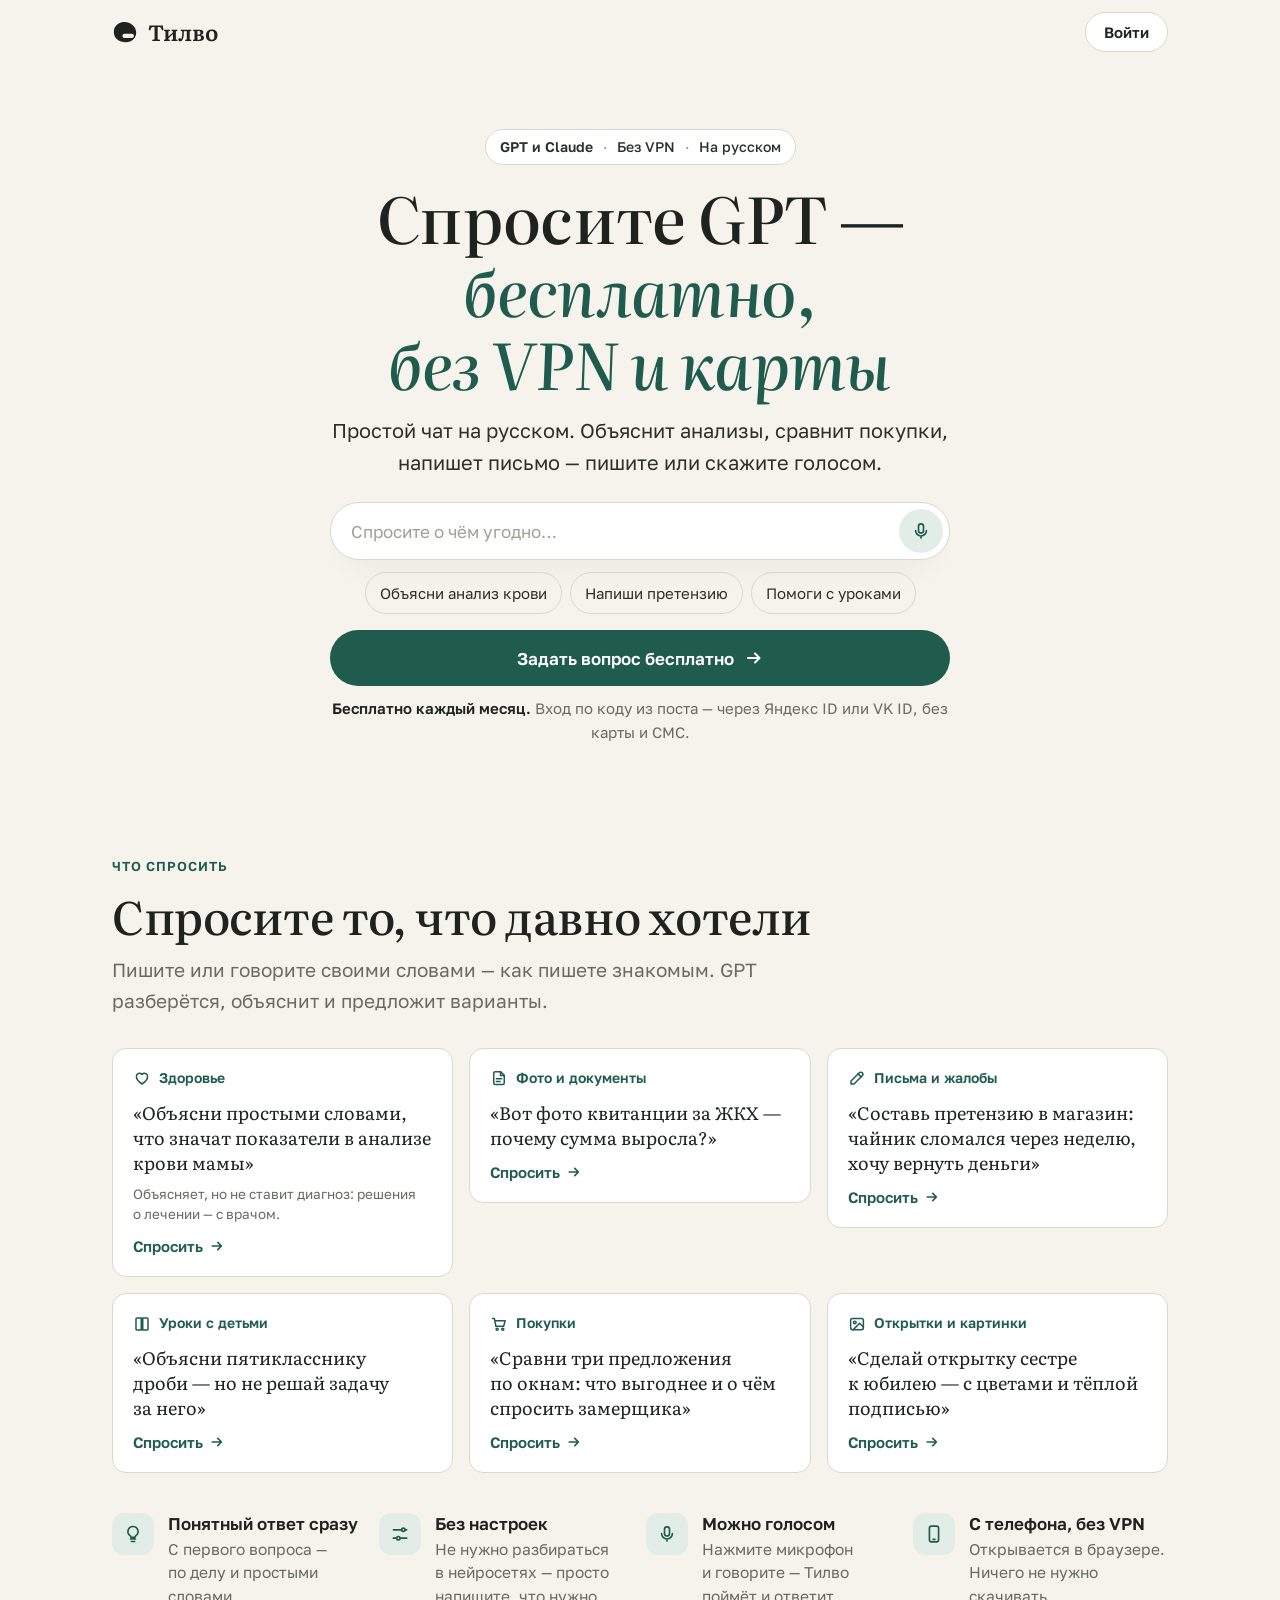
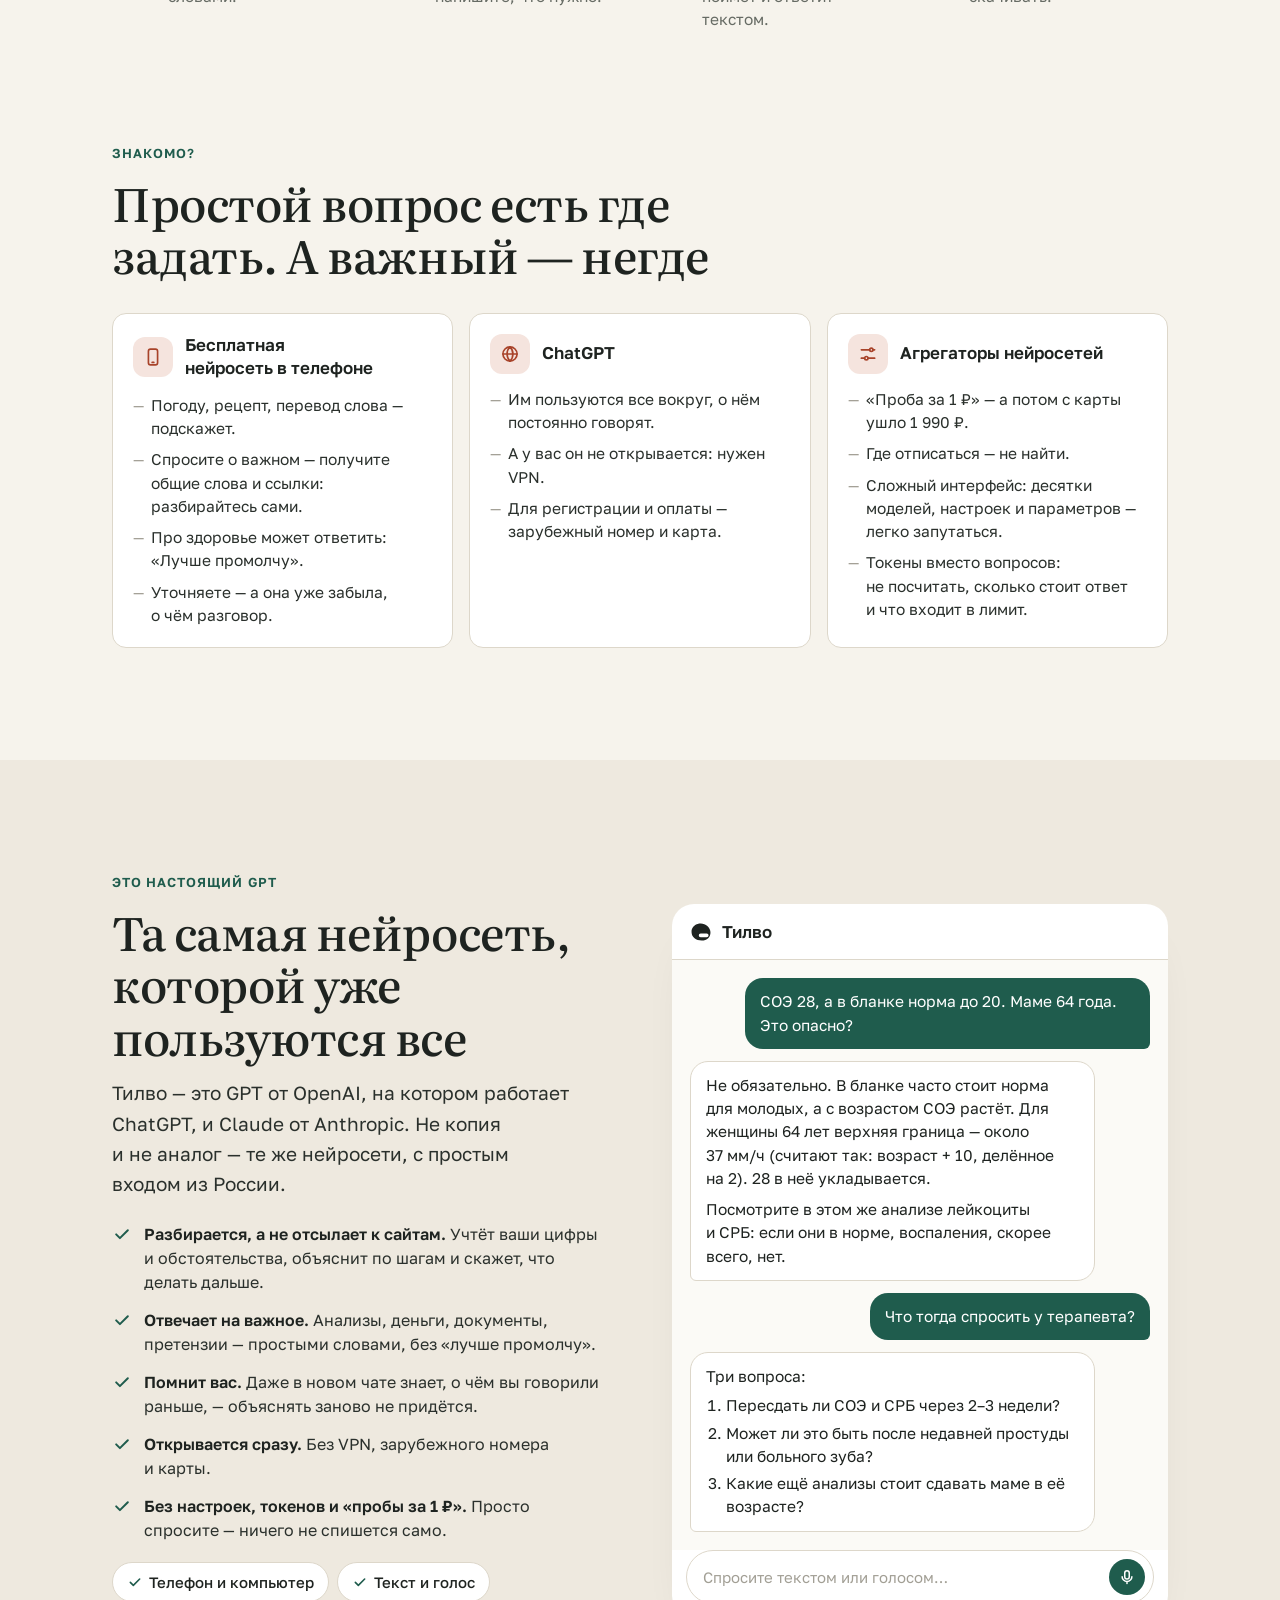
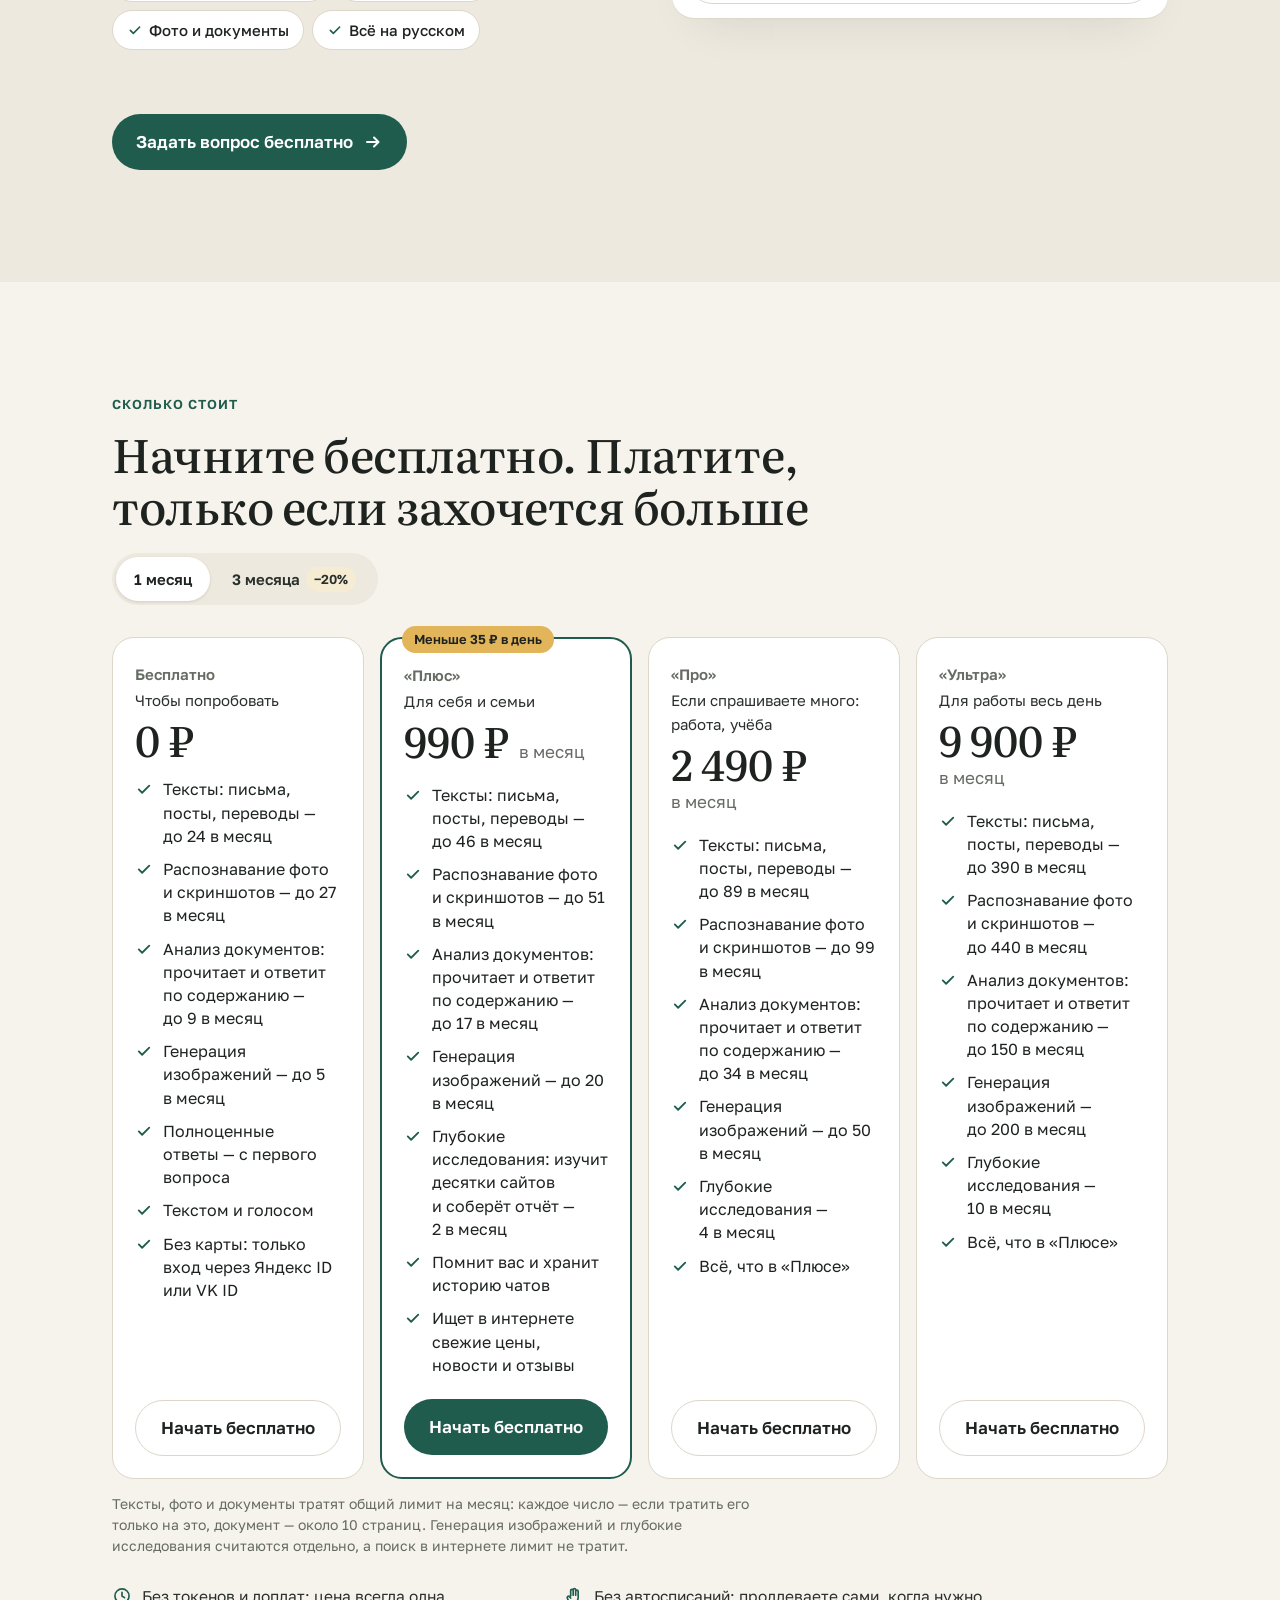
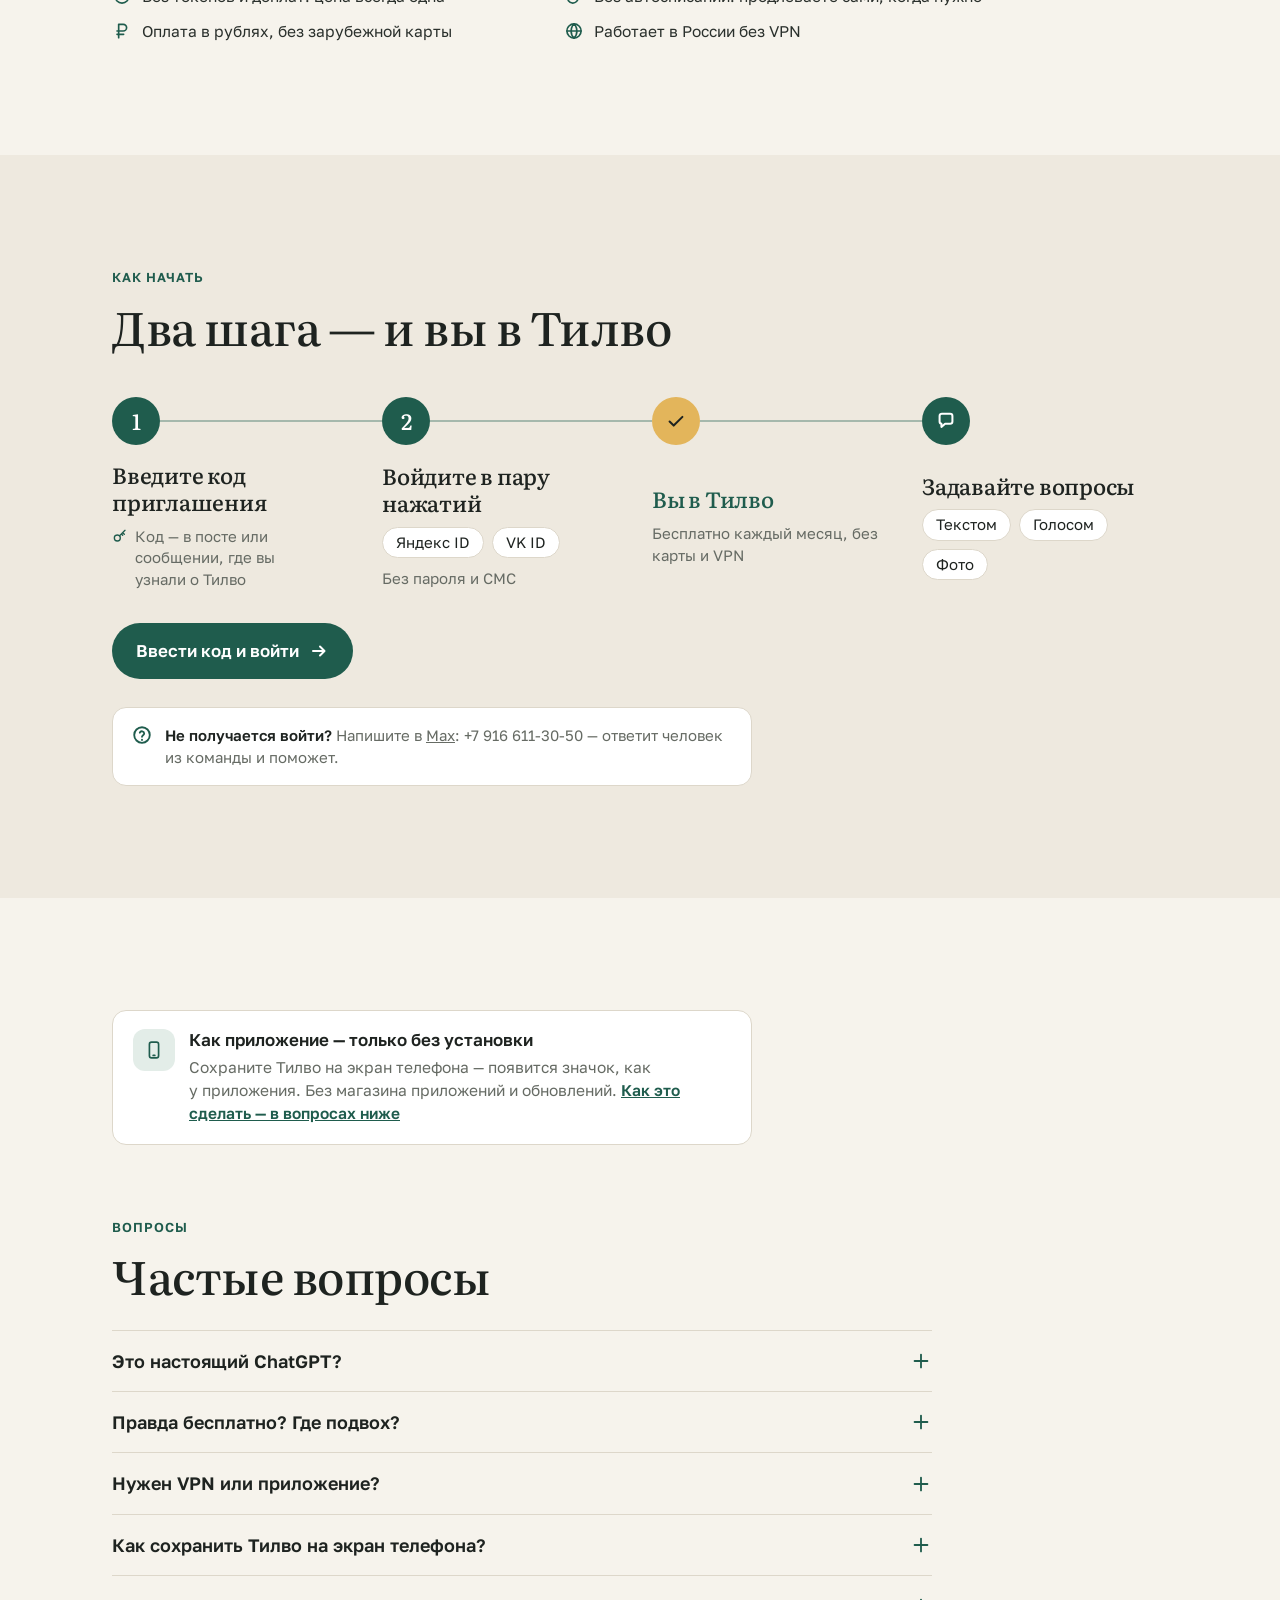
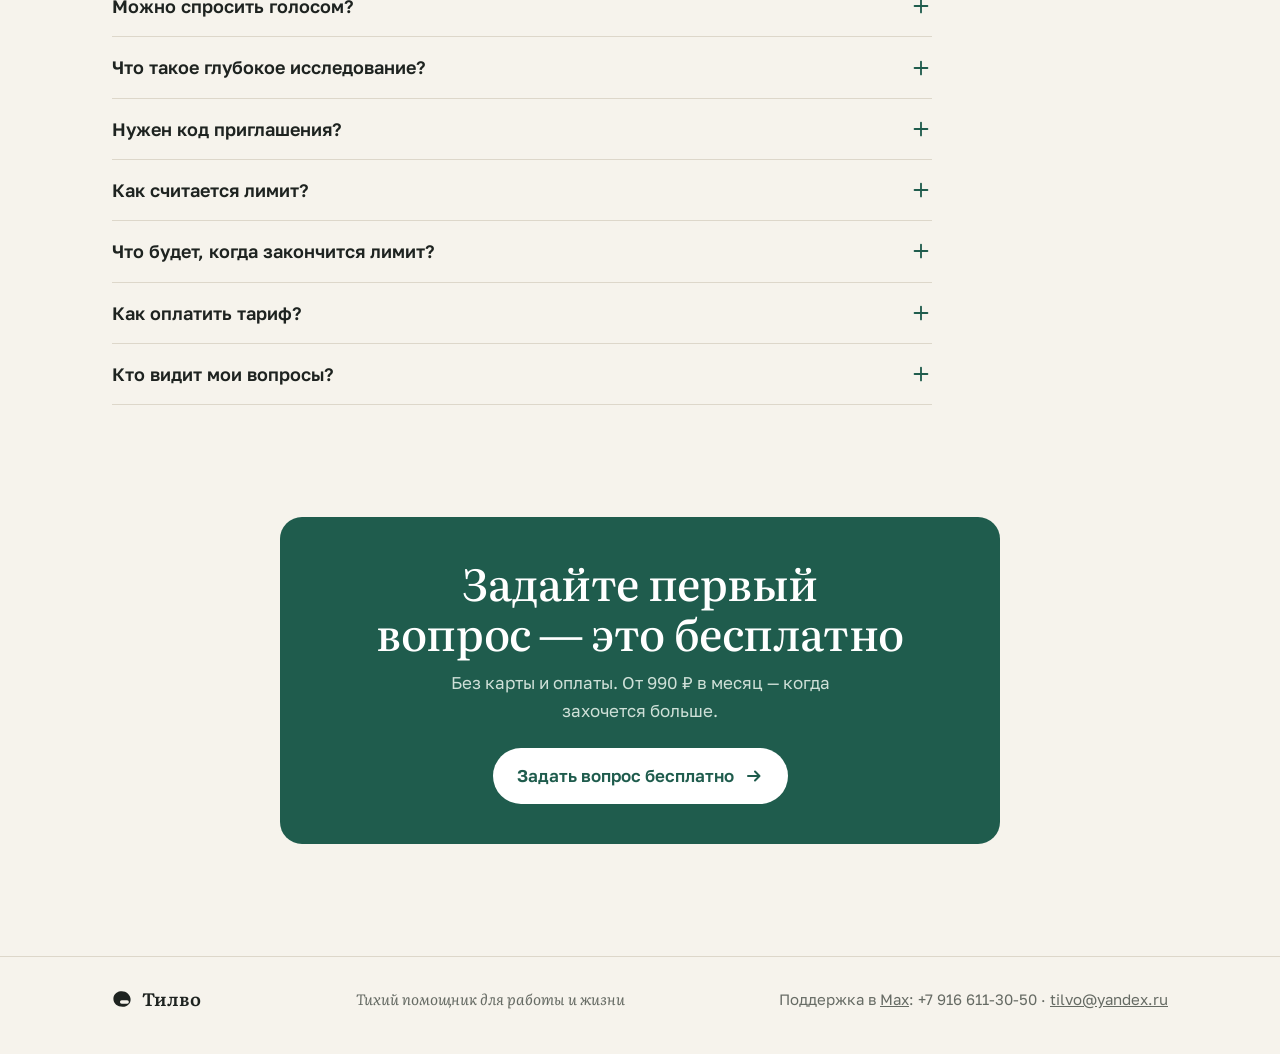
==== commit dfebed2e: "Тарифы: понятные названия лимитов «Тексты: письма, посты, переводы», «Распознавание фото и скриншото" ====
--- a/site/index.html
+++ b/site/index.html
@@ -550,9 +550,9 @@
             <p class="plan-for">Чтобы попробовать</p>
             <p class="plan-price"><strong>0&nbsp;₽</strong></p>
             <ul>
-              <li><svg class="ico" aria-hidden="true"><use href="#i-check"/></svg>До&nbsp;24 страниц текста</li>
-              <li><svg class="ico" aria-hidden="true"><use href="#i-check"/></svg>До&nbsp;27 фото и&nbsp;скриншотов</li>
-              <li><svg class="ico" aria-hidden="true"><use href="#i-check"/></svg>До&nbsp;9 документов по&nbsp;10&nbsp;страниц</li>
+              <li><svg class="ico" aria-hidden="true"><use href="#i-check"/></svg>Тексты: письма, посты, переводы&nbsp;— до&nbsp;24 в&nbsp;месяц</li>
+              <li><svg class="ico" aria-hidden="true"><use href="#i-check"/></svg>Распознавание фото и&nbsp;скриншотов&nbsp;— до&nbsp;27 в&nbsp;месяц</li>
+              <li><svg class="ico" aria-hidden="true"><use href="#i-check"/></svg>Анализ документов: прочитает и&nbsp;ответит по&nbsp;содержанию&nbsp;— до&nbsp;9 в&nbsp;месяц</li>
               <li><svg class="ico" aria-hidden="true"><use href="#i-check"/></svg>Генерация изображений&nbsp;— до&nbsp;5 в&nbsp;месяц</li>
               <li><svg class="ico" aria-hidden="true"><use href="#i-check"/></svg>Полноценные ответы&nbsp;— с&nbsp;первого вопроса</li>
               <li><svg class="ico" aria-hidden="true"><use href="#i-check"/></svg>Текстом и&nbsp;голосом</li>
@@ -568,11 +568,11 @@
             <p class="plan-price"><strong data-month-price>990&nbsp;₽</strong><span>в&nbsp;месяц</span></p>
             <p class="plan-bill" data-bill hidden></p>
             <ul>
-              <li><svg class="ico" aria-hidden="true"><use href="#i-check"/></svg>До&nbsp;46 страниц текста</li>
-              <li><svg class="ico" aria-hidden="true"><use href="#i-check"/></svg>До&nbsp;51 фото и&nbsp;скриншота</li>
-              <li><svg class="ico" aria-hidden="true"><use href="#i-check"/></svg>До&nbsp;17 документов по&nbsp;10&nbsp;страниц</li>
+              <li><svg class="ico" aria-hidden="true"><use href="#i-check"/></svg>Тексты: письма, посты, переводы&nbsp;— до&nbsp;46 в&nbsp;месяц</li>
+              <li><svg class="ico" aria-hidden="true"><use href="#i-check"/></svg>Распознавание фото и&nbsp;скриншотов&nbsp;— до&nbsp;51 в&nbsp;месяц</li>
+              <li><svg class="ico" aria-hidden="true"><use href="#i-check"/></svg>Анализ документов: прочитает и&nbsp;ответит по&nbsp;содержанию&nbsp;— до&nbsp;17 в&nbsp;месяц</li>
               <li><svg class="ico" aria-hidden="true"><use href="#i-check"/></svg>Генерация изображений&nbsp;— до&nbsp;20 в&nbsp;месяц</li>
-              <li><svg class="ico" aria-hidden="true"><use href="#i-check"/></svg>2&nbsp;глубоких исследования в&nbsp;месяц: изучит десятки сайтов и&nbsp;соберёт отчёт</li>
+              <li><svg class="ico" aria-hidden="true"><use href="#i-check"/></svg>Глубокие исследования: изучит десятки сайтов и&nbsp;соберёт отчёт&nbsp;— 2&nbsp;в&nbsp;месяц</li>
               <li><svg class="ico" aria-hidden="true"><use href="#i-check"/></svg>Помнит вас и&nbsp;хранит историю чатов</li>
               <li><svg class="ico" aria-hidden="true"><use href="#i-check"/></svg>Ищет в&nbsp;интернете свежие цены, новости и&nbsp;отзывы</li>
             </ul>
@@ -585,11 +585,11 @@
             <p class="plan-price"><strong data-month-price>2&nbsp;490&nbsp;₽</strong><span>в&nbsp;месяц</span></p>
             <p class="plan-bill" data-bill hidden></p>
             <ul>
-              <li><svg class="ico" aria-hidden="true"><use href="#i-check"/></svg>До&nbsp;89 страниц текста</li>
-              <li><svg class="ico" aria-hidden="true"><use href="#i-check"/></svg>До&nbsp;99 фото и&nbsp;скриншотов</li>
-              <li><svg class="ico" aria-hidden="true"><use href="#i-check"/></svg>До&nbsp;34 документов по&nbsp;10&nbsp;страниц</li>
+              <li><svg class="ico" aria-hidden="true"><use href="#i-check"/></svg>Тексты: письма, посты, переводы&nbsp;— до&nbsp;89 в&nbsp;месяц</li>
+              <li><svg class="ico" aria-hidden="true"><use href="#i-check"/></svg>Распознавание фото и&nbsp;скриншотов&nbsp;— до&nbsp;99 в&nbsp;месяц</li>
+              <li><svg class="ico" aria-hidden="true"><use href="#i-check"/></svg>Анализ документов: прочитает и&nbsp;ответит по&nbsp;содержанию&nbsp;— до&nbsp;34 в&nbsp;месяц</li>
               <li><svg class="ico" aria-hidden="true"><use href="#i-check"/></svg>Генерация изображений&nbsp;— до&nbsp;50 в&nbsp;месяц</li>
-              <li><svg class="ico" aria-hidden="true"><use href="#i-check"/></svg>4&nbsp;глубоких исследования в&nbsp;месяц</li>
+              <li><svg class="ico" aria-hidden="true"><use href="#i-check"/></svg>Глубокие исследования&nbsp;— 4&nbsp;в&nbsp;месяц</li>
               <li><svg class="ico" aria-hidden="true"><use href="#i-check"/></svg>Всё, что в&nbsp;«Плюсе»</li>
             </ul>
             <button class="btn btn-ghost" type="button" data-login>Начать бесплатно</button>
@@ -601,17 +601,17 @@
             <p class="plan-price"><strong data-month-price>9&nbsp;900&nbsp;₽</strong><span>в&nbsp;месяц</span></p>
             <p class="plan-bill" data-bill hidden></p>
             <ul>
-              <li><svg class="ico" aria-hidden="true"><use href="#i-check"/></svg>До&nbsp;390 страниц текста</li>
-              <li><svg class="ico" aria-hidden="true"><use href="#i-check"/></svg>До&nbsp;440 фото и&nbsp;скриншотов</li>
-              <li><svg class="ico" aria-hidden="true"><use href="#i-check"/></svg>До&nbsp;150 документов по&nbsp;10&nbsp;страниц</li>
+              <li><svg class="ico" aria-hidden="true"><use href="#i-check"/></svg>Тексты: письма, посты, переводы&nbsp;— до&nbsp;390 в&nbsp;месяц</li>
+              <li><svg class="ico" aria-hidden="true"><use href="#i-check"/></svg>Распознавание фото и&nbsp;скриншотов&nbsp;— до&nbsp;440 в&nbsp;месяц</li>
+              <li><svg class="ico" aria-hidden="true"><use href="#i-check"/></svg>Анализ документов: прочитает и&nbsp;ответит по&nbsp;содержанию&nbsp;— до&nbsp;150 в&nbsp;месяц</li>
               <li><svg class="ico" aria-hidden="true"><use href="#i-check"/></svg>Генерация изображений&nbsp;— до&nbsp;200 в&nbsp;месяц</li>
-              <li><svg class="ico" aria-hidden="true"><use href="#i-check"/></svg>10&nbsp;глубоких исследований в&nbsp;месяц</li>
+              <li><svg class="ico" aria-hidden="true"><use href="#i-check"/></svg>Глубокие исследования&nbsp;— 10&nbsp;в&nbsp;месяц</li>
               <li><svg class="ico" aria-hidden="true"><use href="#i-check"/></svg>Всё, что в&nbsp;«Плюсе»</li>
             </ul>
             <button class="btn btn-ghost" type="button" data-login>Начать бесплатно</button>
           </article>
         </div>
-        <p class="plans-note">Тексты, фото и&nbsp;документы тратят общий лимит на&nbsp;месяц: каждое число&nbsp;— если тратить его только на&nbsp;это. Генерация изображений и&nbsp;глубокие исследования считаются отдельно, а&nbsp;поиск в&nbsp;интернете лимит не&nbsp;тратит.</p>
+        <p class="plans-note">Тексты, фото и&nbsp;документы тратят общий лимит на&nbsp;месяц: каждое число&nbsp;— если тратить его только на&nbsp;это, документ&nbsp;— около 10&nbsp;страниц. Генерация изображений и&nbsp;глубокие исследования считаются отдельно, а&nbsp;поиск в&nbsp;интернете лимит не&nbsp;тратит.</p>
 
         <ul class="trust">
           <li><svg class="ico" aria-hidden="true"><use href="#i-counter"/></svg>Без токенов и&nbsp;доплат: цена всегда одна</li>
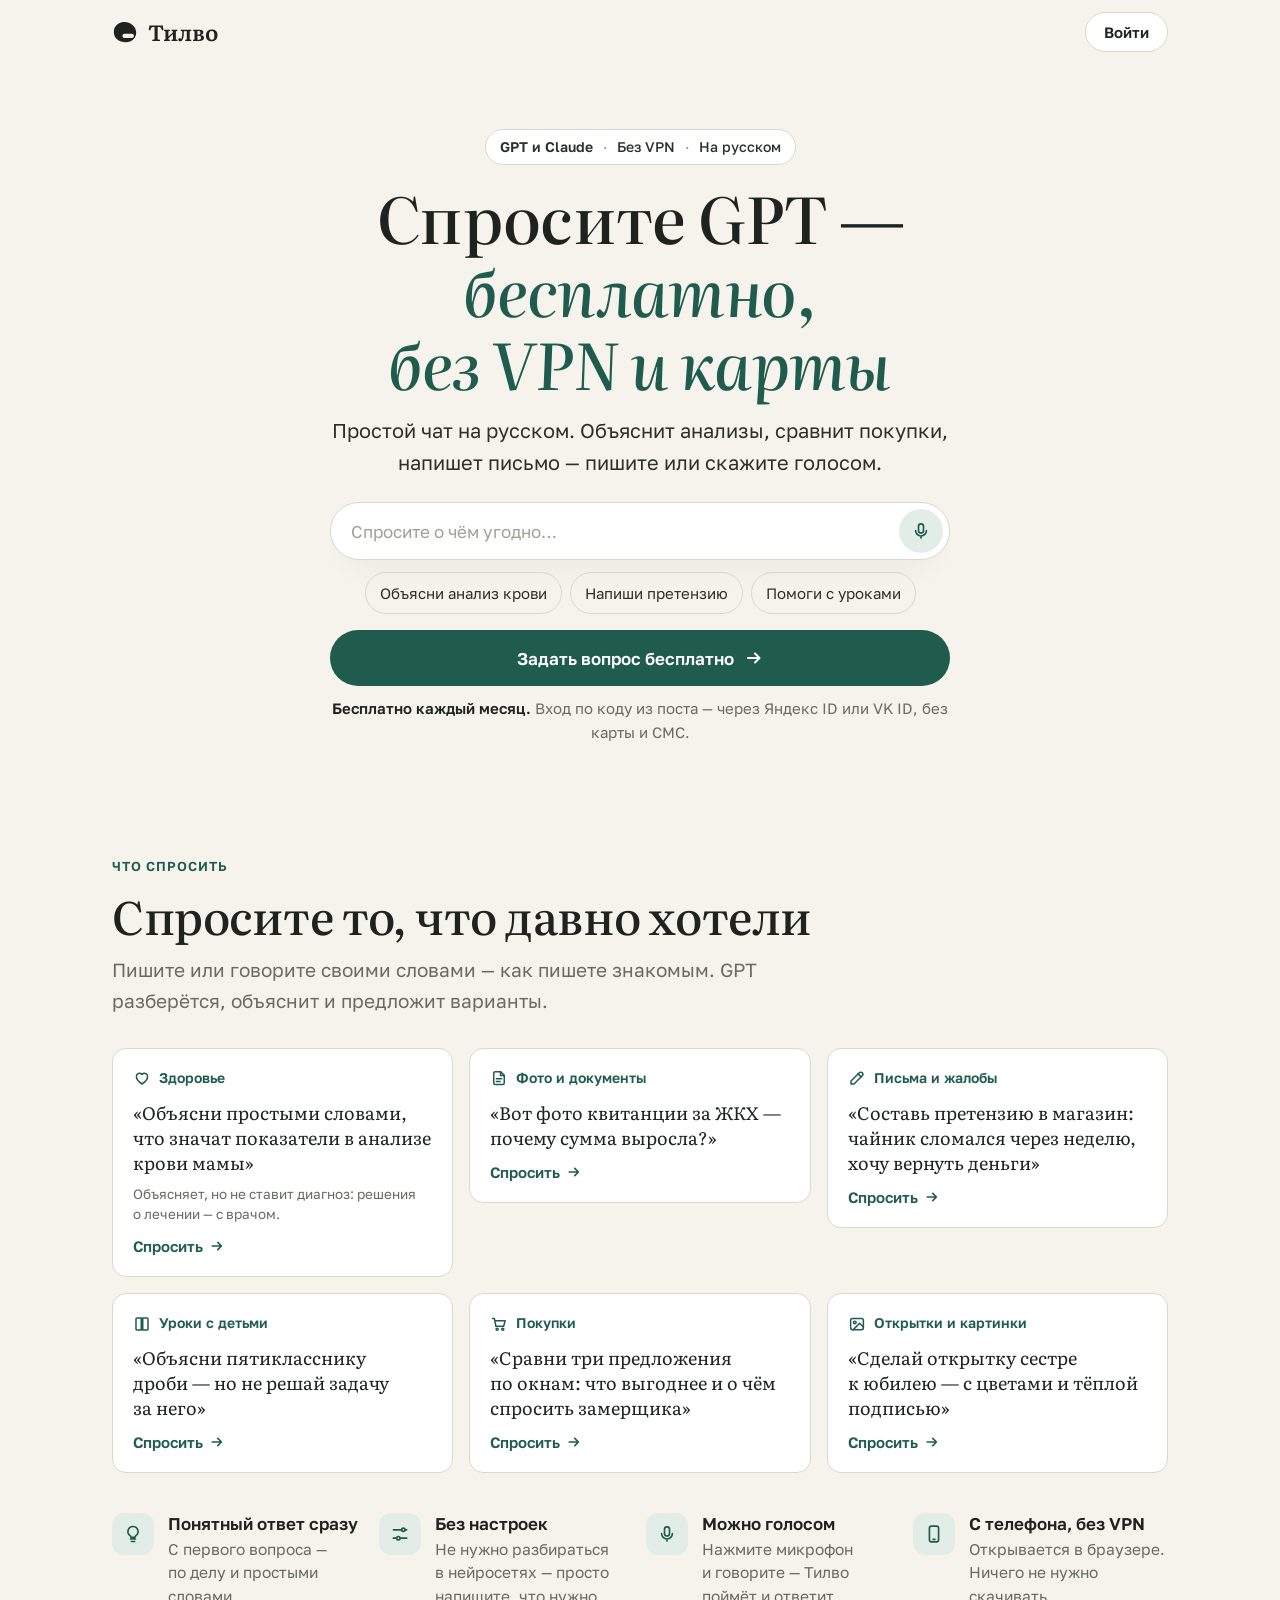
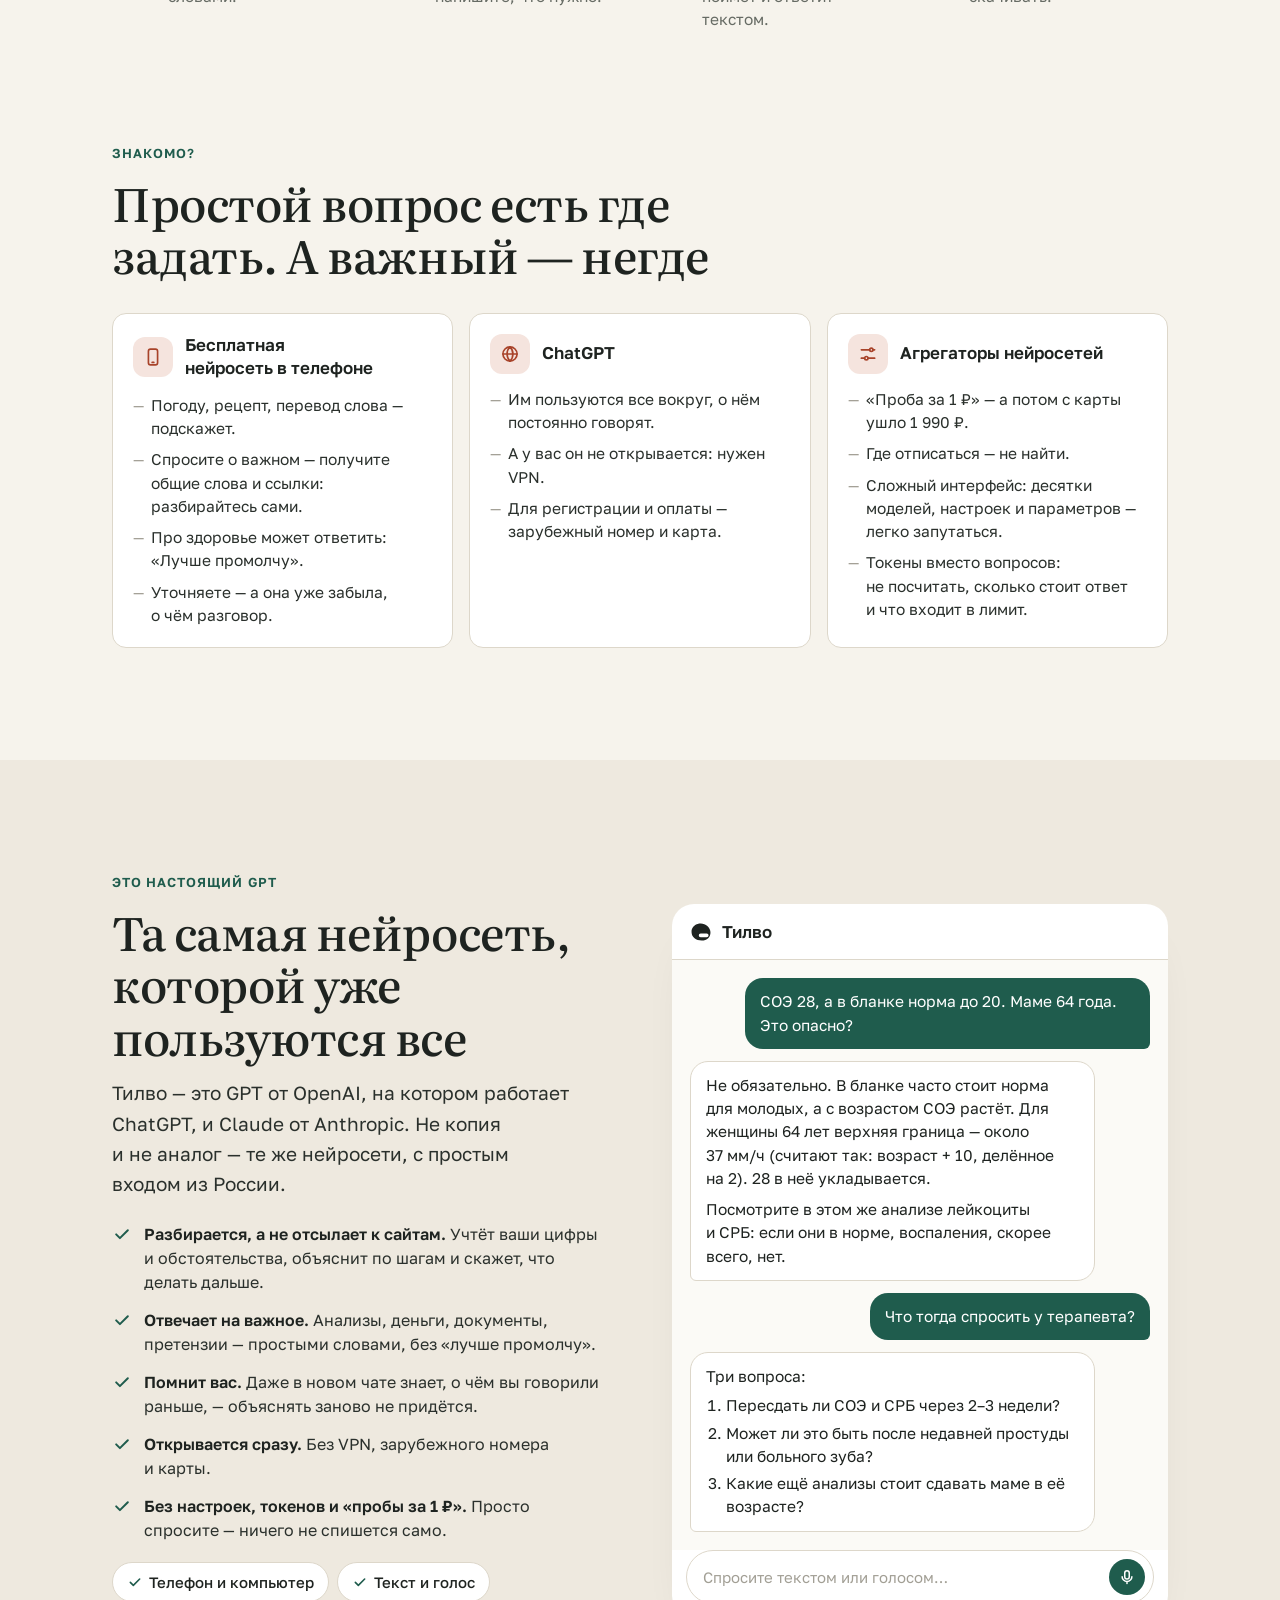
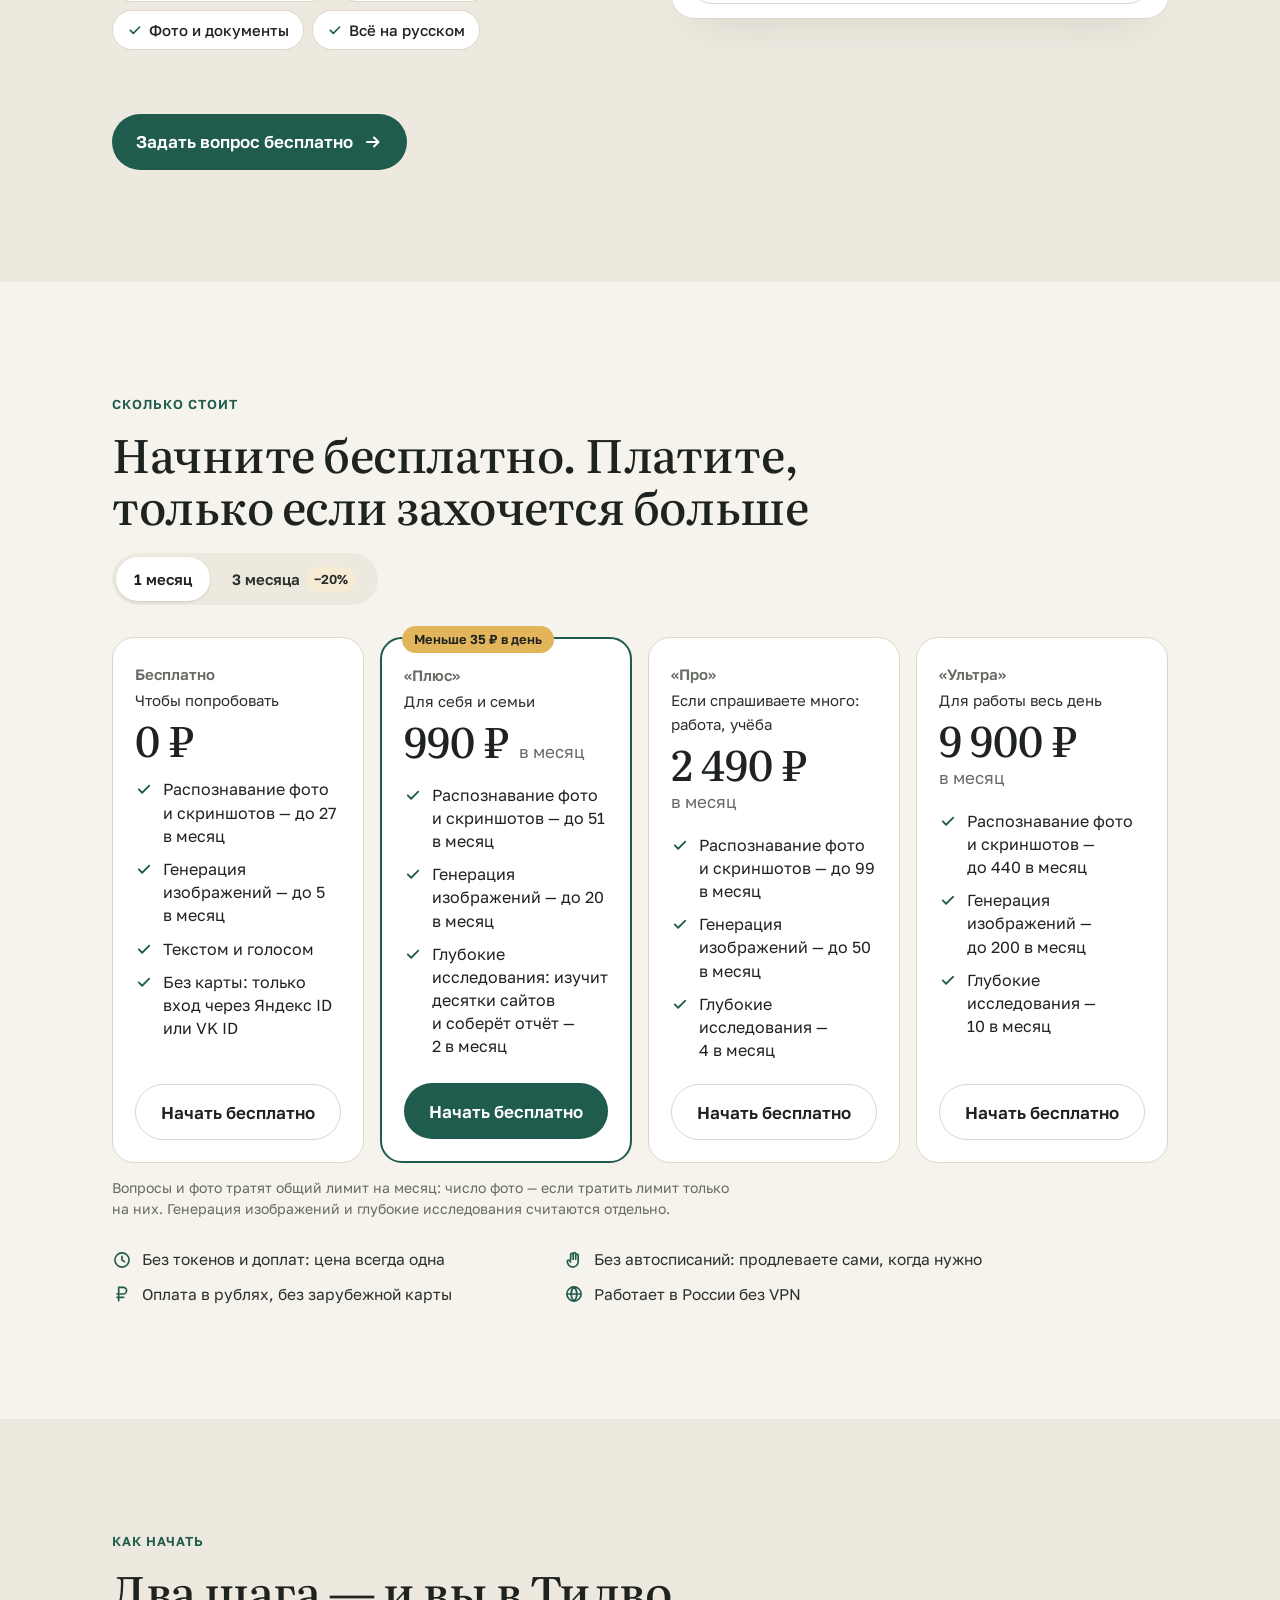
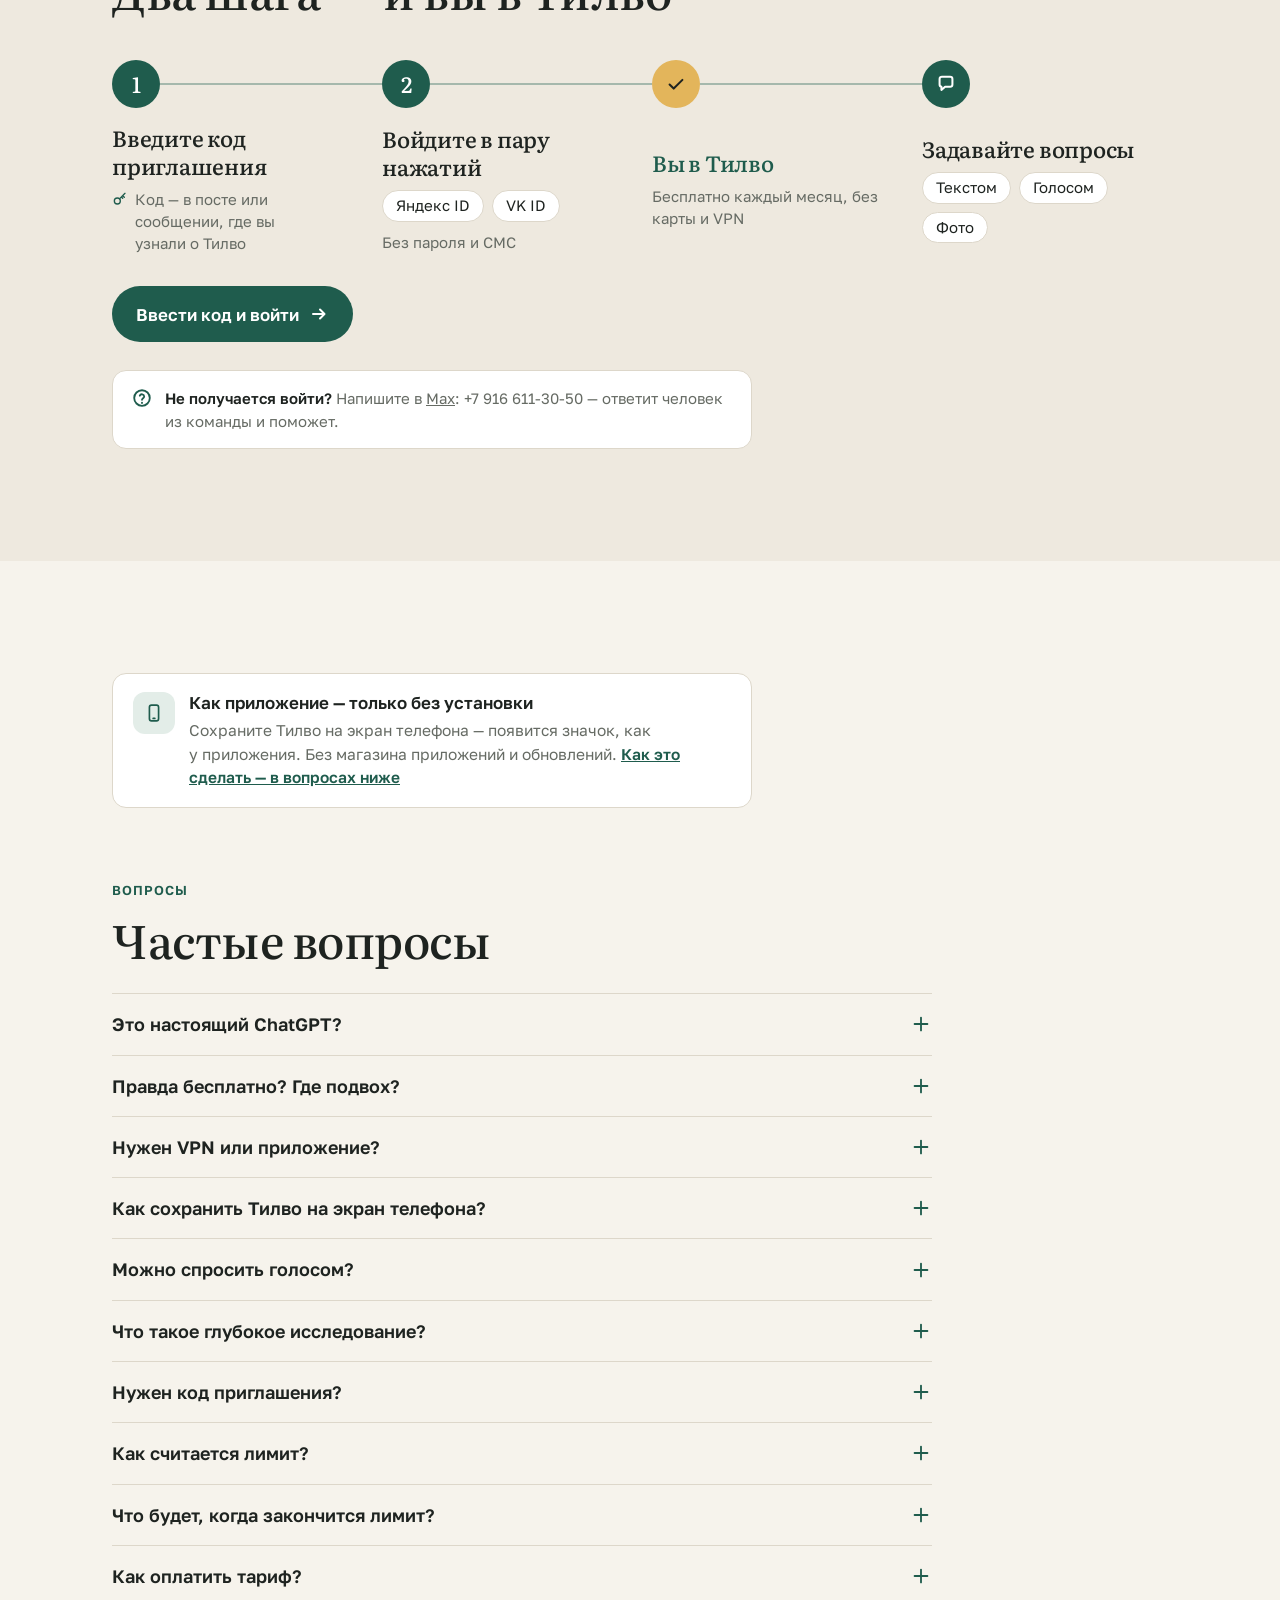
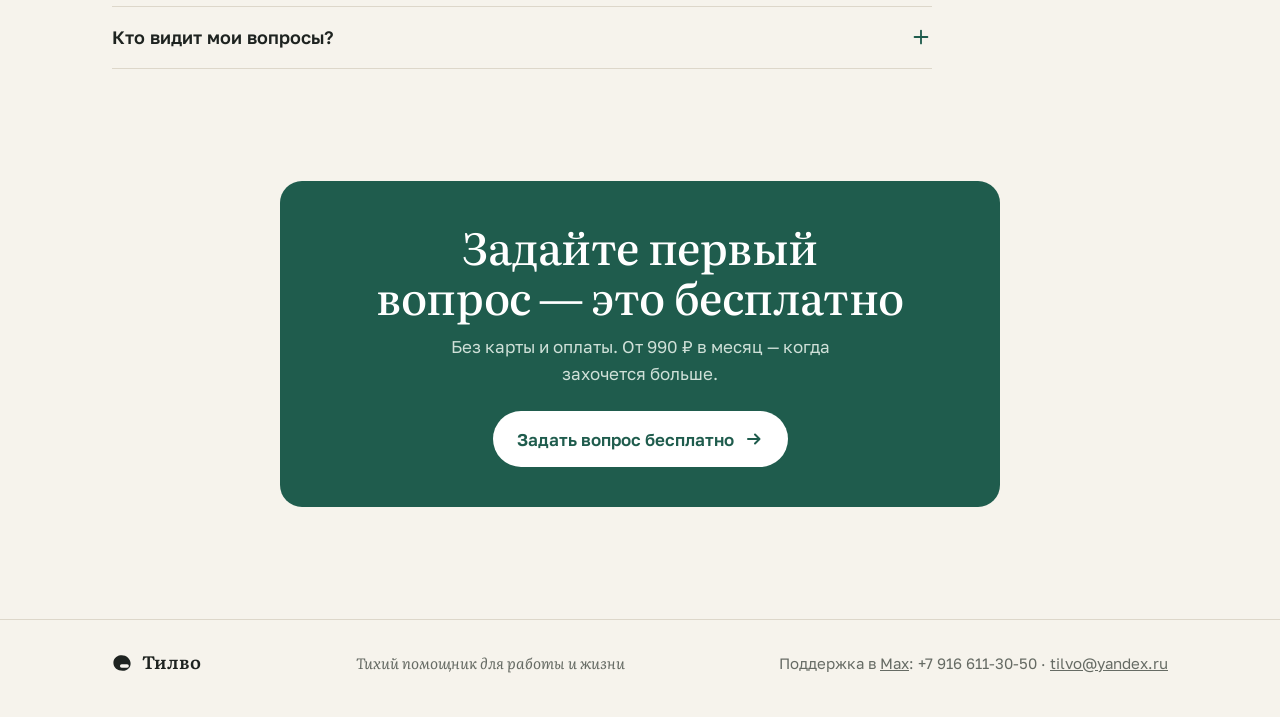
==== commit e5651f6d: "Тарифы: только неочевидное В карточках остались распознавание фото и скриншотов, генерация изображен" ====
--- a/site/index.html
+++ b/site/index.html
@@ -550,11 +550,8 @@
             <p class="plan-for">Чтобы попробовать</p>
             <p class="plan-price"><strong>0&nbsp;₽</strong></p>
             <ul>
-              <li><svg class="ico" aria-hidden="true"><use href="#i-check"/></svg>Тексты: письма, посты, переводы&nbsp;— до&nbsp;24 в&nbsp;месяц</li>
               <li><svg class="ico" aria-hidden="true"><use href="#i-check"/></svg>Распознавание фото и&nbsp;скриншотов&nbsp;— до&nbsp;27 в&nbsp;месяц</li>
-              <li><svg class="ico" aria-hidden="true"><use href="#i-check"/></svg>Анализ документов: прочитает и&nbsp;ответит по&nbsp;содержанию&nbsp;— до&nbsp;9 в&nbsp;месяц</li>
               <li><svg class="ico" aria-hidden="true"><use href="#i-check"/></svg>Генерация изображений&nbsp;— до&nbsp;5 в&nbsp;месяц</li>
-              <li><svg class="ico" aria-hidden="true"><use href="#i-check"/></svg>Полноценные ответы&nbsp;— с&nbsp;первого вопроса</li>
               <li><svg class="ico" aria-hidden="true"><use href="#i-check"/></svg>Текстом и&nbsp;голосом</li>
               <li><svg class="ico" aria-hidden="true"><use href="#i-check"/></svg>Без карты: только вход через Яндекс&nbsp;ID или VK&nbsp;ID</li>
             </ul>
@@ -568,13 +565,9 @@
             <p class="plan-price"><strong data-month-price>990&nbsp;₽</strong><span>в&nbsp;месяц</span></p>
             <p class="plan-bill" data-bill hidden></p>
             <ul>
-              <li><svg class="ico" aria-hidden="true"><use href="#i-check"/></svg>Тексты: письма, посты, переводы&nbsp;— до&nbsp;46 в&nbsp;месяц</li>
               <li><svg class="ico" aria-hidden="true"><use href="#i-check"/></svg>Распознавание фото и&nbsp;скриншотов&nbsp;— до&nbsp;51 в&nbsp;месяц</li>
-              <li><svg class="ico" aria-hidden="true"><use href="#i-check"/></svg>Анализ документов: прочитает и&nbsp;ответит по&nbsp;содержанию&nbsp;— до&nbsp;17 в&nbsp;месяц</li>
               <li><svg class="ico" aria-hidden="true"><use href="#i-check"/></svg>Генерация изображений&nbsp;— до&nbsp;20 в&nbsp;месяц</li>
               <li><svg class="ico" aria-hidden="true"><use href="#i-check"/></svg>Глубокие исследования: изучит десятки сайтов и&nbsp;соберёт отчёт&nbsp;— 2&nbsp;в&nbsp;месяц</li>
-              <li><svg class="ico" aria-hidden="true"><use href="#i-check"/></svg>Помнит вас и&nbsp;хранит историю чатов</li>
-              <li><svg class="ico" aria-hidden="true"><use href="#i-check"/></svg>Ищет в&nbsp;интернете свежие цены, новости и&nbsp;отзывы</li>
             </ul>
             <button class="btn btn-primary" type="button" data-login>Начать бесплатно</button>
           </article>
@@ -585,12 +578,9 @@
             <p class="plan-price"><strong data-month-price>2&nbsp;490&nbsp;₽</strong><span>в&nbsp;месяц</span></p>
             <p class="plan-bill" data-bill hidden></p>
             <ul>
-              <li><svg class="ico" aria-hidden="true"><use href="#i-check"/></svg>Тексты: письма, посты, переводы&nbsp;— до&nbsp;89 в&nbsp;месяц</li>
               <li><svg class="ico" aria-hidden="true"><use href="#i-check"/></svg>Распознавание фото и&nbsp;скриншотов&nbsp;— до&nbsp;99 в&nbsp;месяц</li>
-              <li><svg class="ico" aria-hidden="true"><use href="#i-check"/></svg>Анализ документов: прочитает и&nbsp;ответит по&nbsp;содержанию&nbsp;— до&nbsp;34 в&nbsp;месяц</li>
               <li><svg class="ico" aria-hidden="true"><use href="#i-check"/></svg>Генерация изображений&nbsp;— до&nbsp;50 в&nbsp;месяц</li>
               <li><svg class="ico" aria-hidden="true"><use href="#i-check"/></svg>Глубокие исследования&nbsp;— 4&nbsp;в&nbsp;месяц</li>
-              <li><svg class="ico" aria-hidden="true"><use href="#i-check"/></svg>Всё, что в&nbsp;«Плюсе»</li>
             </ul>
             <button class="btn btn-ghost" type="button" data-login>Начать бесплатно</button>
           </article>
@@ -601,17 +591,14 @@
             <p class="plan-price"><strong data-month-price>9&nbsp;900&nbsp;₽</strong><span>в&nbsp;месяц</span></p>
             <p class="plan-bill" data-bill hidden></p>
             <ul>
-              <li><svg class="ico" aria-hidden="true"><use href="#i-check"/></svg>Тексты: письма, посты, переводы&nbsp;— до&nbsp;390 в&nbsp;месяц</li>
               <li><svg class="ico" aria-hidden="true"><use href="#i-check"/></svg>Распознавание фото и&nbsp;скриншотов&nbsp;— до&nbsp;440 в&nbsp;месяц</li>
-              <li><svg class="ico" aria-hidden="true"><use href="#i-check"/></svg>Анализ документов: прочитает и&nbsp;ответит по&nbsp;содержанию&nbsp;— до&nbsp;150 в&nbsp;месяц</li>
               <li><svg class="ico" aria-hidden="true"><use href="#i-check"/></svg>Генерация изображений&nbsp;— до&nbsp;200 в&nbsp;месяц</li>
               <li><svg class="ico" aria-hidden="true"><use href="#i-check"/></svg>Глубокие исследования&nbsp;— 10&nbsp;в&nbsp;месяц</li>
-              <li><svg class="ico" aria-hidden="true"><use href="#i-check"/></svg>Всё, что в&nbsp;«Плюсе»</li>
             </ul>
             <button class="btn btn-ghost" type="button" data-login>Начать бесплатно</button>
           </article>
         </div>
-        <p class="plans-note">Тексты, фото и&nbsp;документы тратят общий лимит на&nbsp;месяц: каждое число&nbsp;— если тратить его только на&nbsp;это, документ&nbsp;— около 10&nbsp;страниц. Генерация изображений и&nbsp;глубокие исследования считаются отдельно, а&nbsp;поиск в&nbsp;интернете лимит не&nbsp;тратит.</p>
+        <p class="plans-note">Вопросы и&nbsp;фото тратят общий лимит на&nbsp;месяц: число фото&nbsp;— если тратить лимит только на&nbsp;них. Генерация изображений и&nbsp;глубокие исследования считаются отдельно.</p>
 
         <ul class="trust">
           <li><svg class="ico" aria-hidden="true"><use href="#i-counter"/></svg>Без токенов и&nbsp;доплат: цена всегда одна</li>
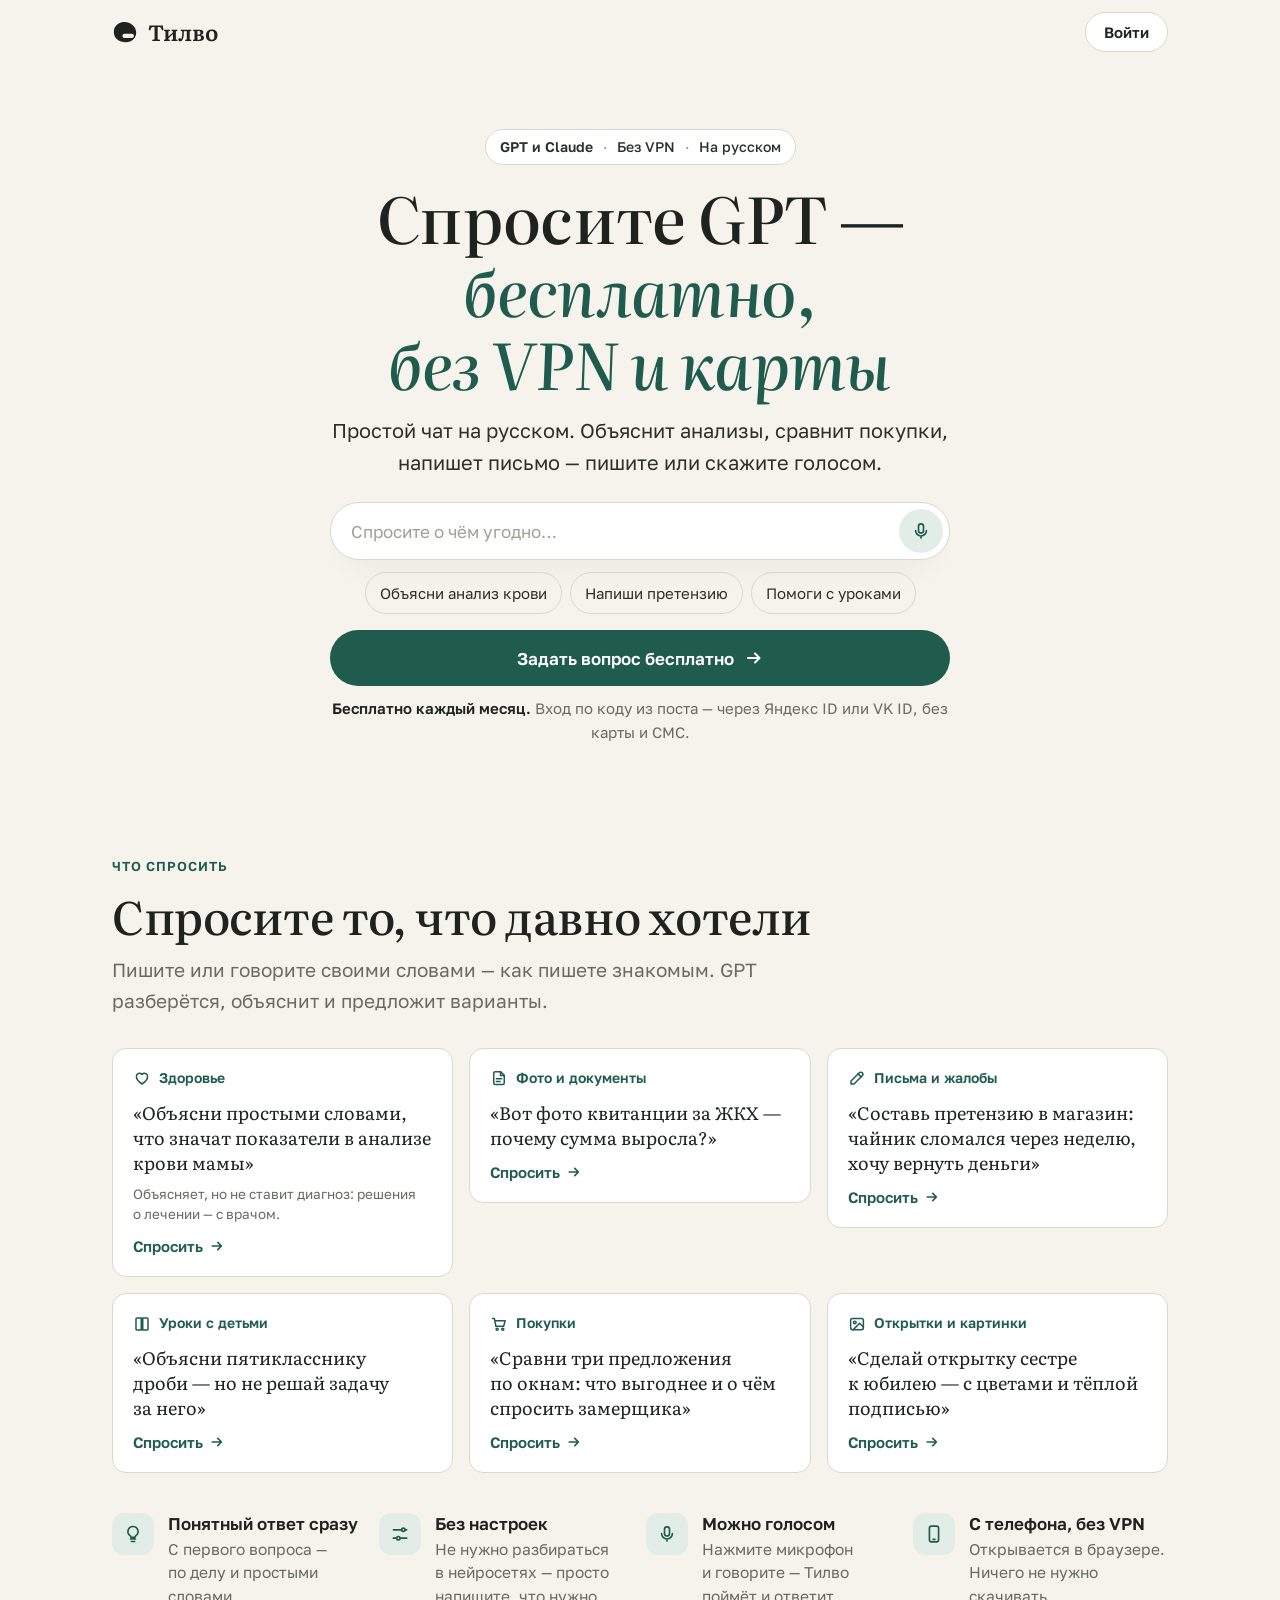
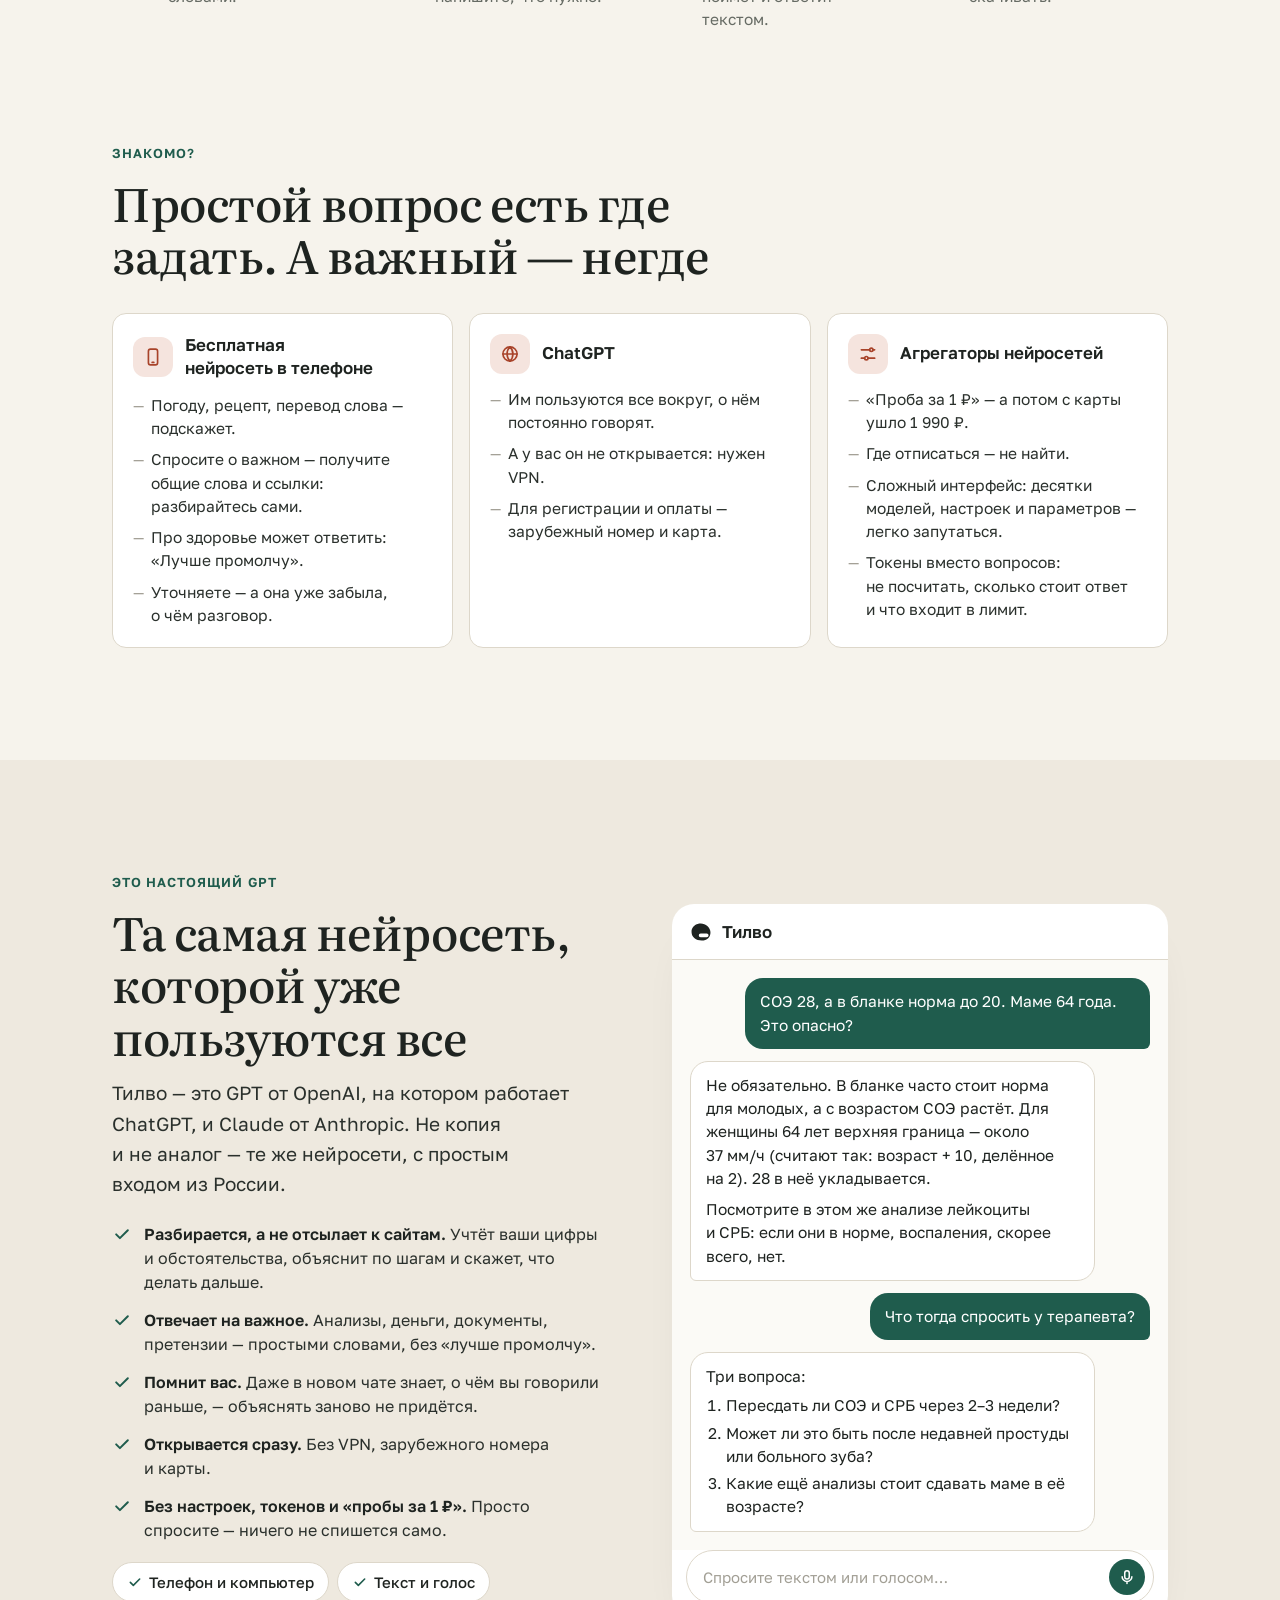
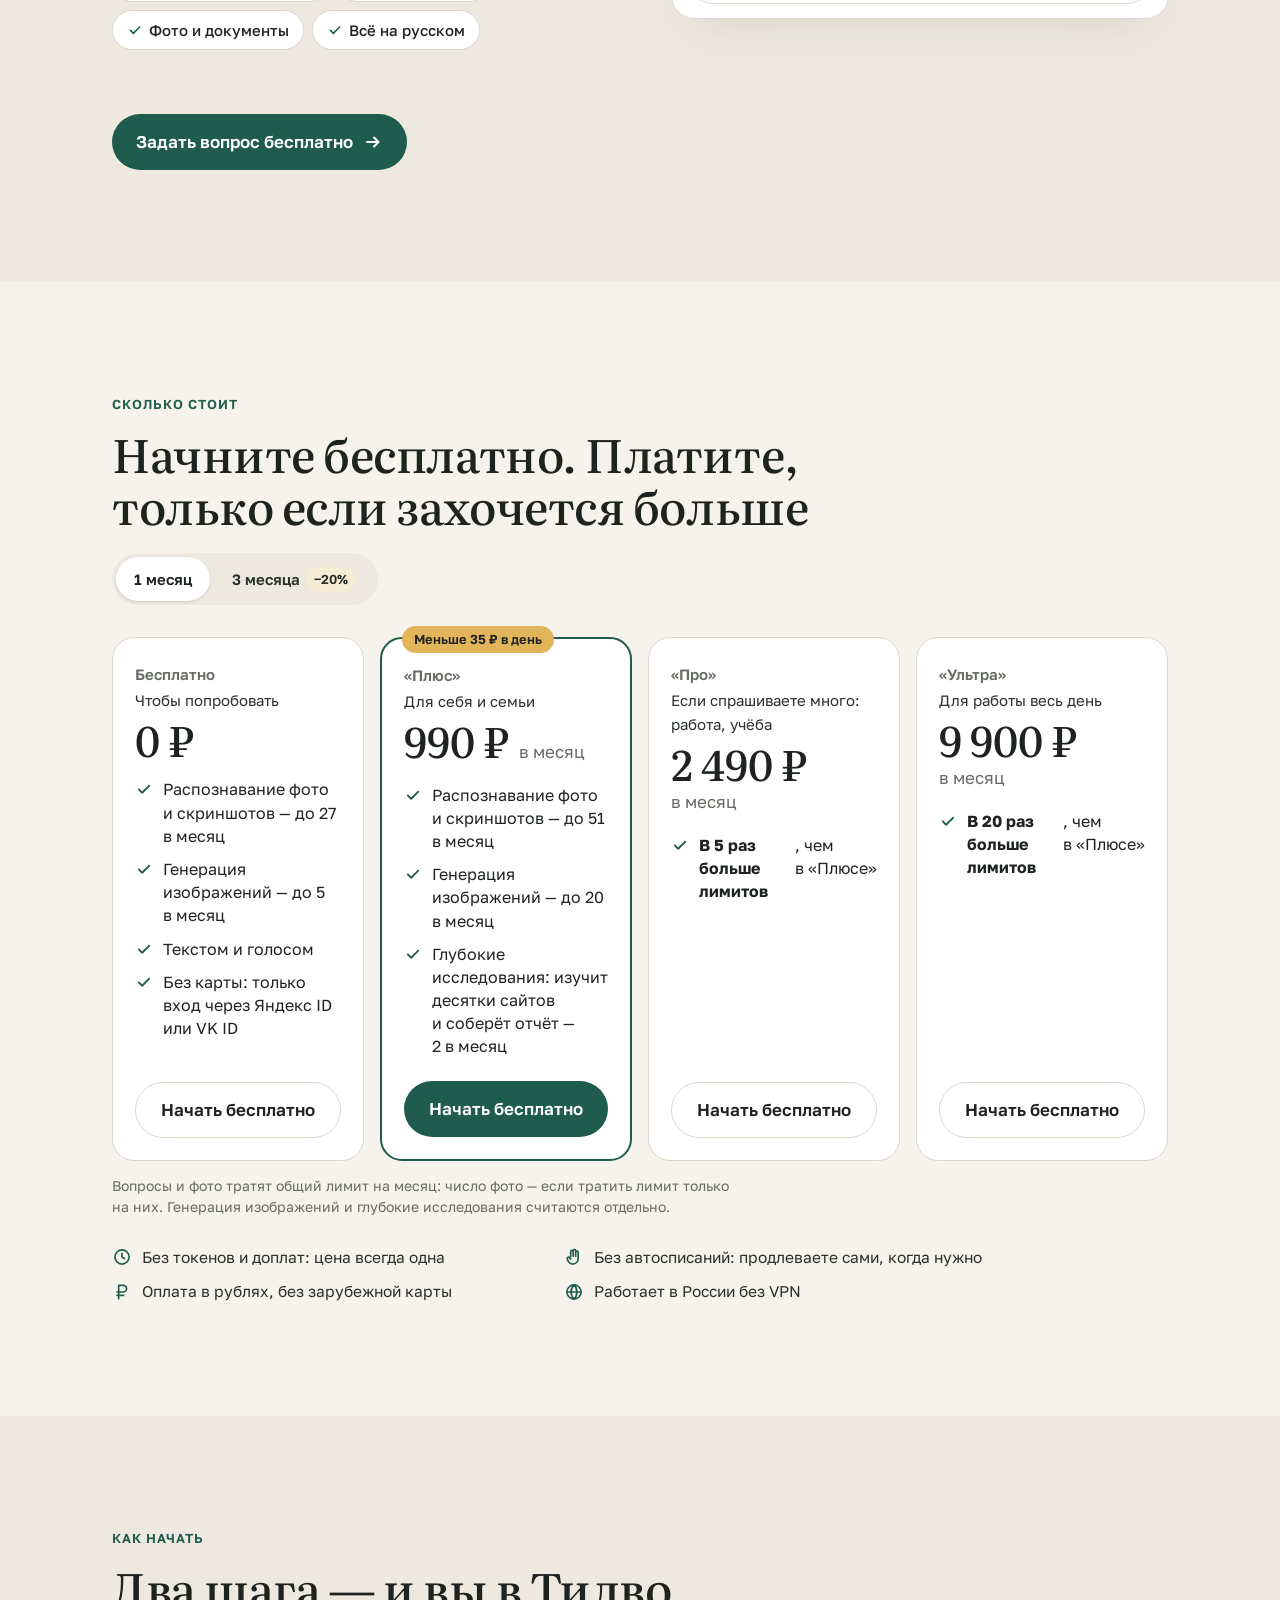
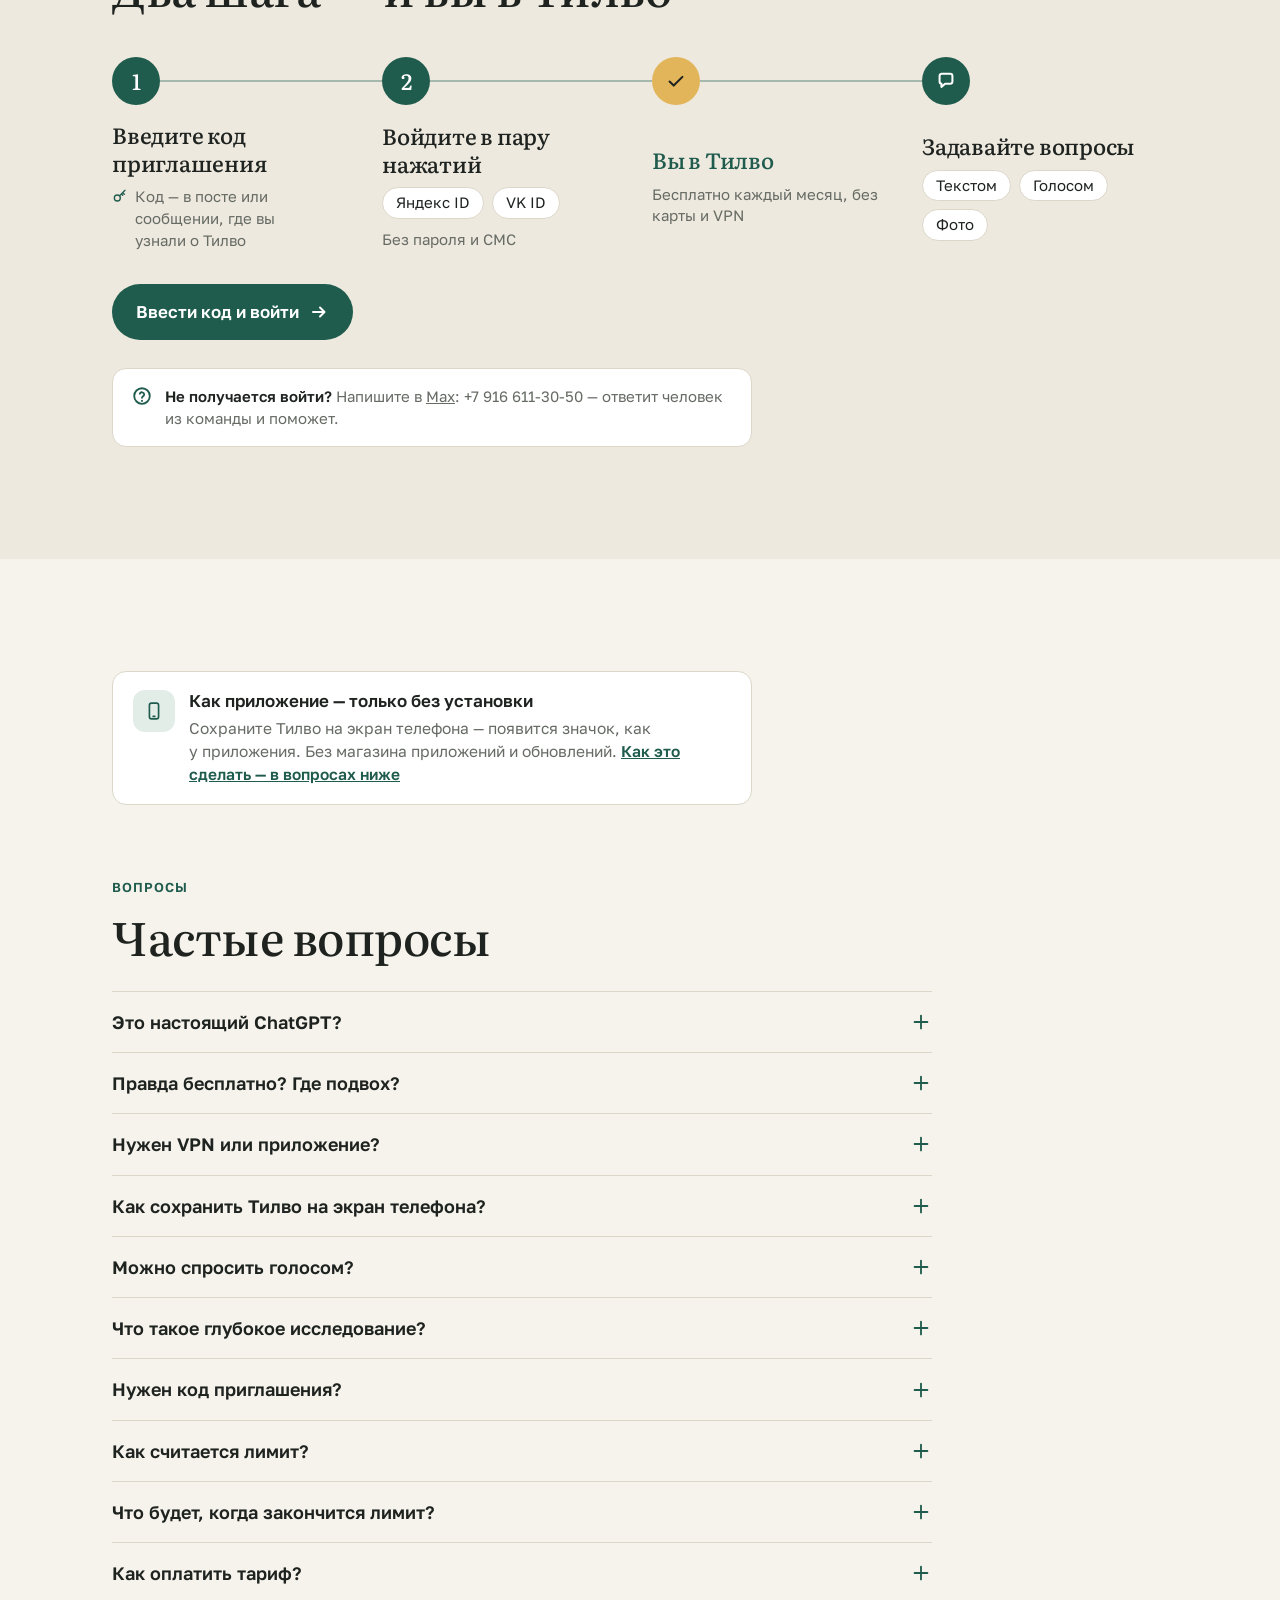
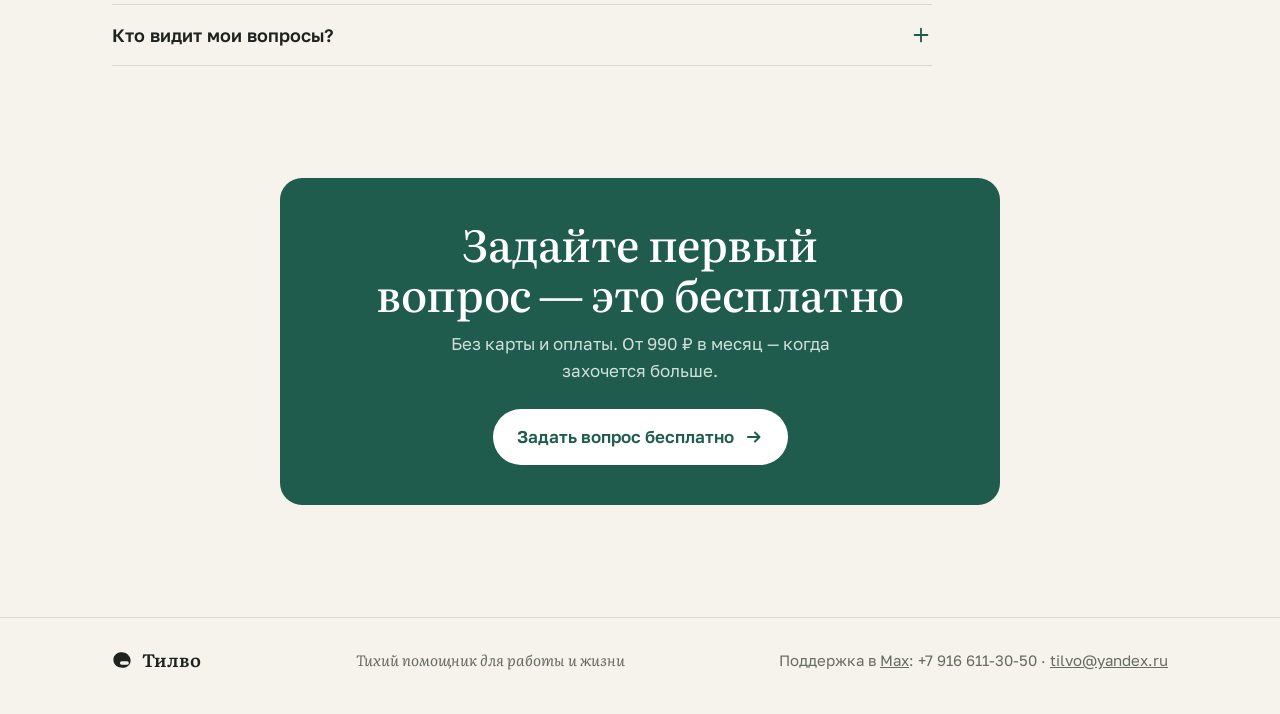
==== commit 8693b54b: "Тарифы: «Про» и «Ультра» — множитель к «Плюсу» Вместо цифр по фото, изображениям и исследованиям: «В" ====
--- a/site/index.html
+++ b/site/index.html
@@ -578,9 +578,7 @@
             <p class="plan-price"><strong data-month-price>2&nbsp;490&nbsp;₽</strong><span>в&nbsp;месяц</span></p>
             <p class="plan-bill" data-bill hidden></p>
             <ul>
-              <li><svg class="ico" aria-hidden="true"><use href="#i-check"/></svg>Распознавание фото и&nbsp;скриншотов&nbsp;— до&nbsp;99 в&nbsp;месяц</li>
-              <li><svg class="ico" aria-hidden="true"><use href="#i-check"/></svg>Генерация изображений&nbsp;— до&nbsp;50 в&nbsp;месяц</li>
-              <li><svg class="ico" aria-hidden="true"><use href="#i-check"/></svg>Глубокие исследования&nbsp;— 4&nbsp;в&nbsp;месяц</li>
+              <li><svg class="ico" aria-hidden="true"><use href="#i-check"/></svg><b>В&nbsp;5&nbsp;раз больше лимитов</b>, чем в&nbsp;«Плюсе»</li>
             </ul>
             <button class="btn btn-ghost" type="button" data-login>Начать бесплатно</button>
           </article>
@@ -591,9 +589,7 @@
             <p class="plan-price"><strong data-month-price>9&nbsp;900&nbsp;₽</strong><span>в&nbsp;месяц</span></p>
             <p class="plan-bill" data-bill hidden></p>
             <ul>
-              <li><svg class="ico" aria-hidden="true"><use href="#i-check"/></svg>Распознавание фото и&nbsp;скриншотов&nbsp;— до&nbsp;440 в&nbsp;месяц</li>
-              <li><svg class="ico" aria-hidden="true"><use href="#i-check"/></svg>Генерация изображений&nbsp;— до&nbsp;200 в&nbsp;месяц</li>
-              <li><svg class="ico" aria-hidden="true"><use href="#i-check"/></svg>Глубокие исследования&nbsp;— 10&nbsp;в&nbsp;месяц</li>
+              <li><svg class="ico" aria-hidden="true"><use href="#i-check"/></svg><b>В&nbsp;20&nbsp;раз больше лимитов</b>, чем в&nbsp;«Плюсе»</li>
             </ul>
             <button class="btn btn-ghost" type="button" data-login>Начать бесплатно</button>
           </article>
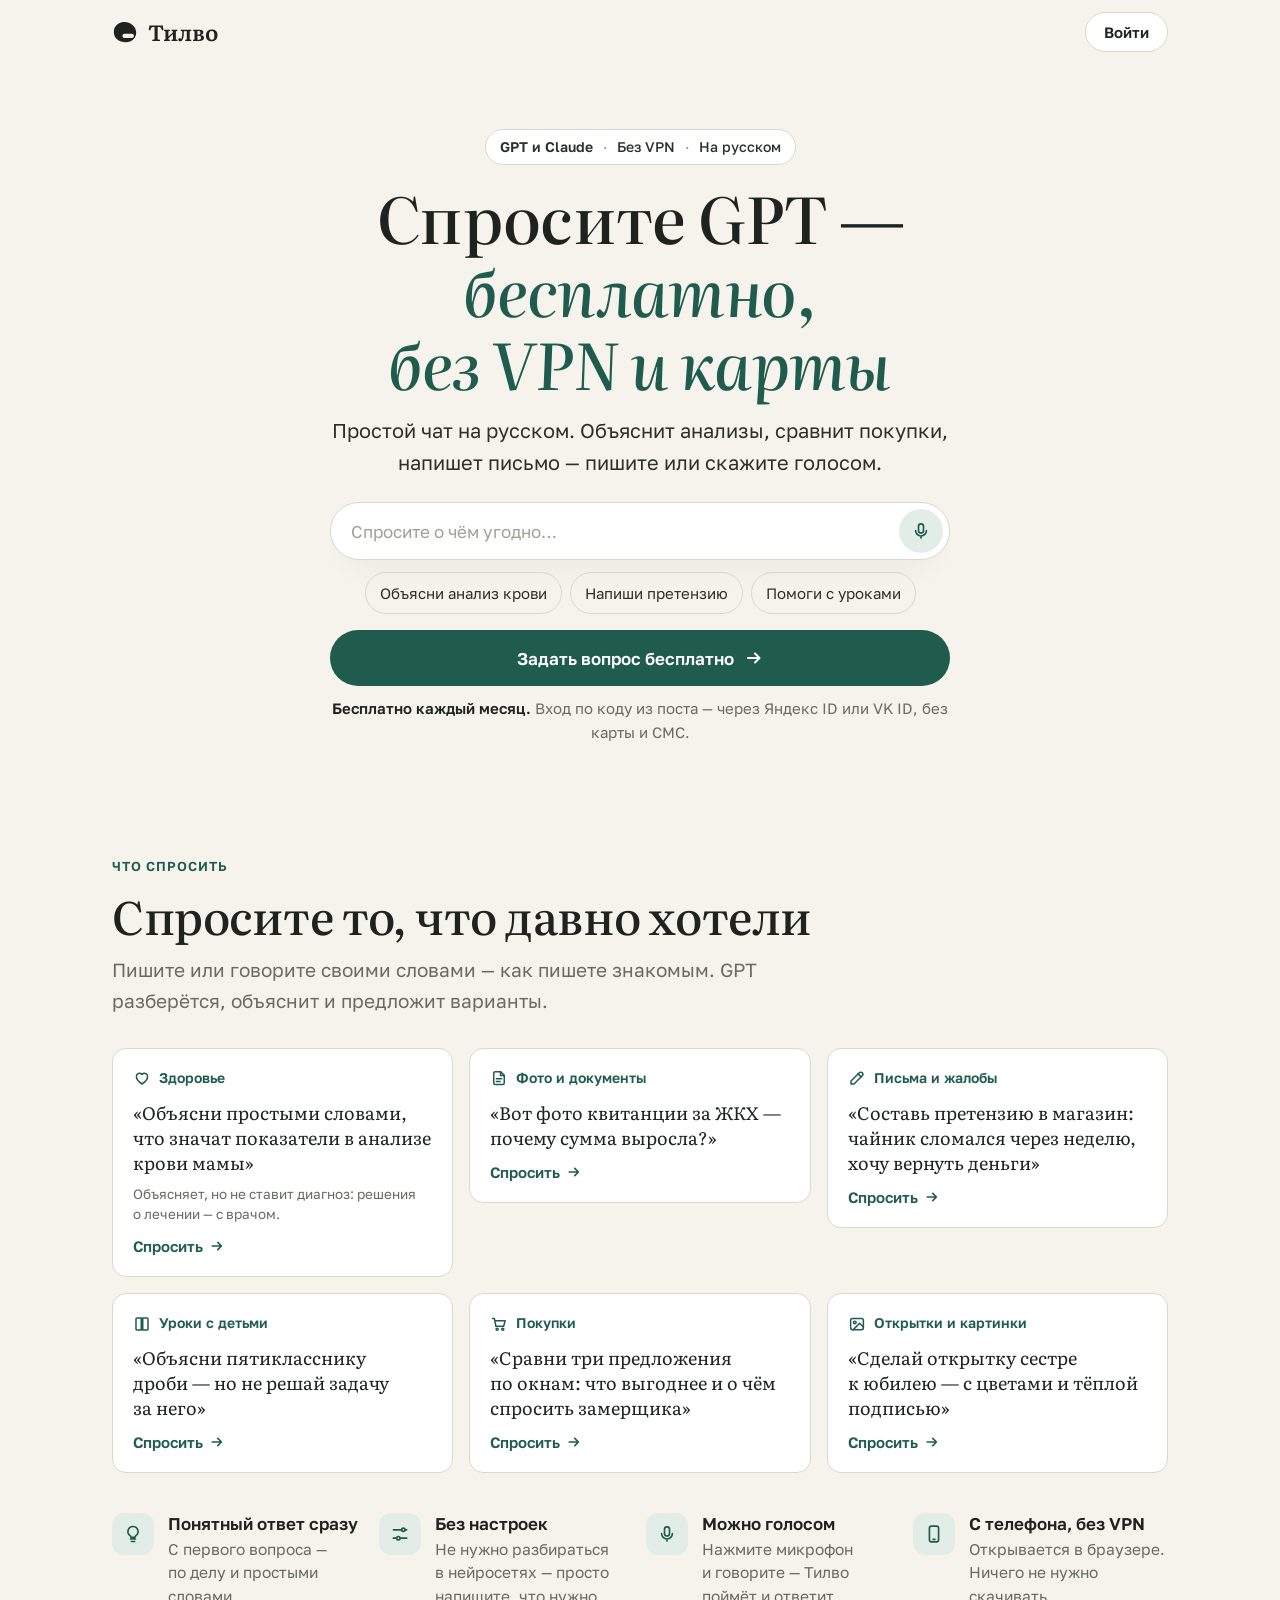
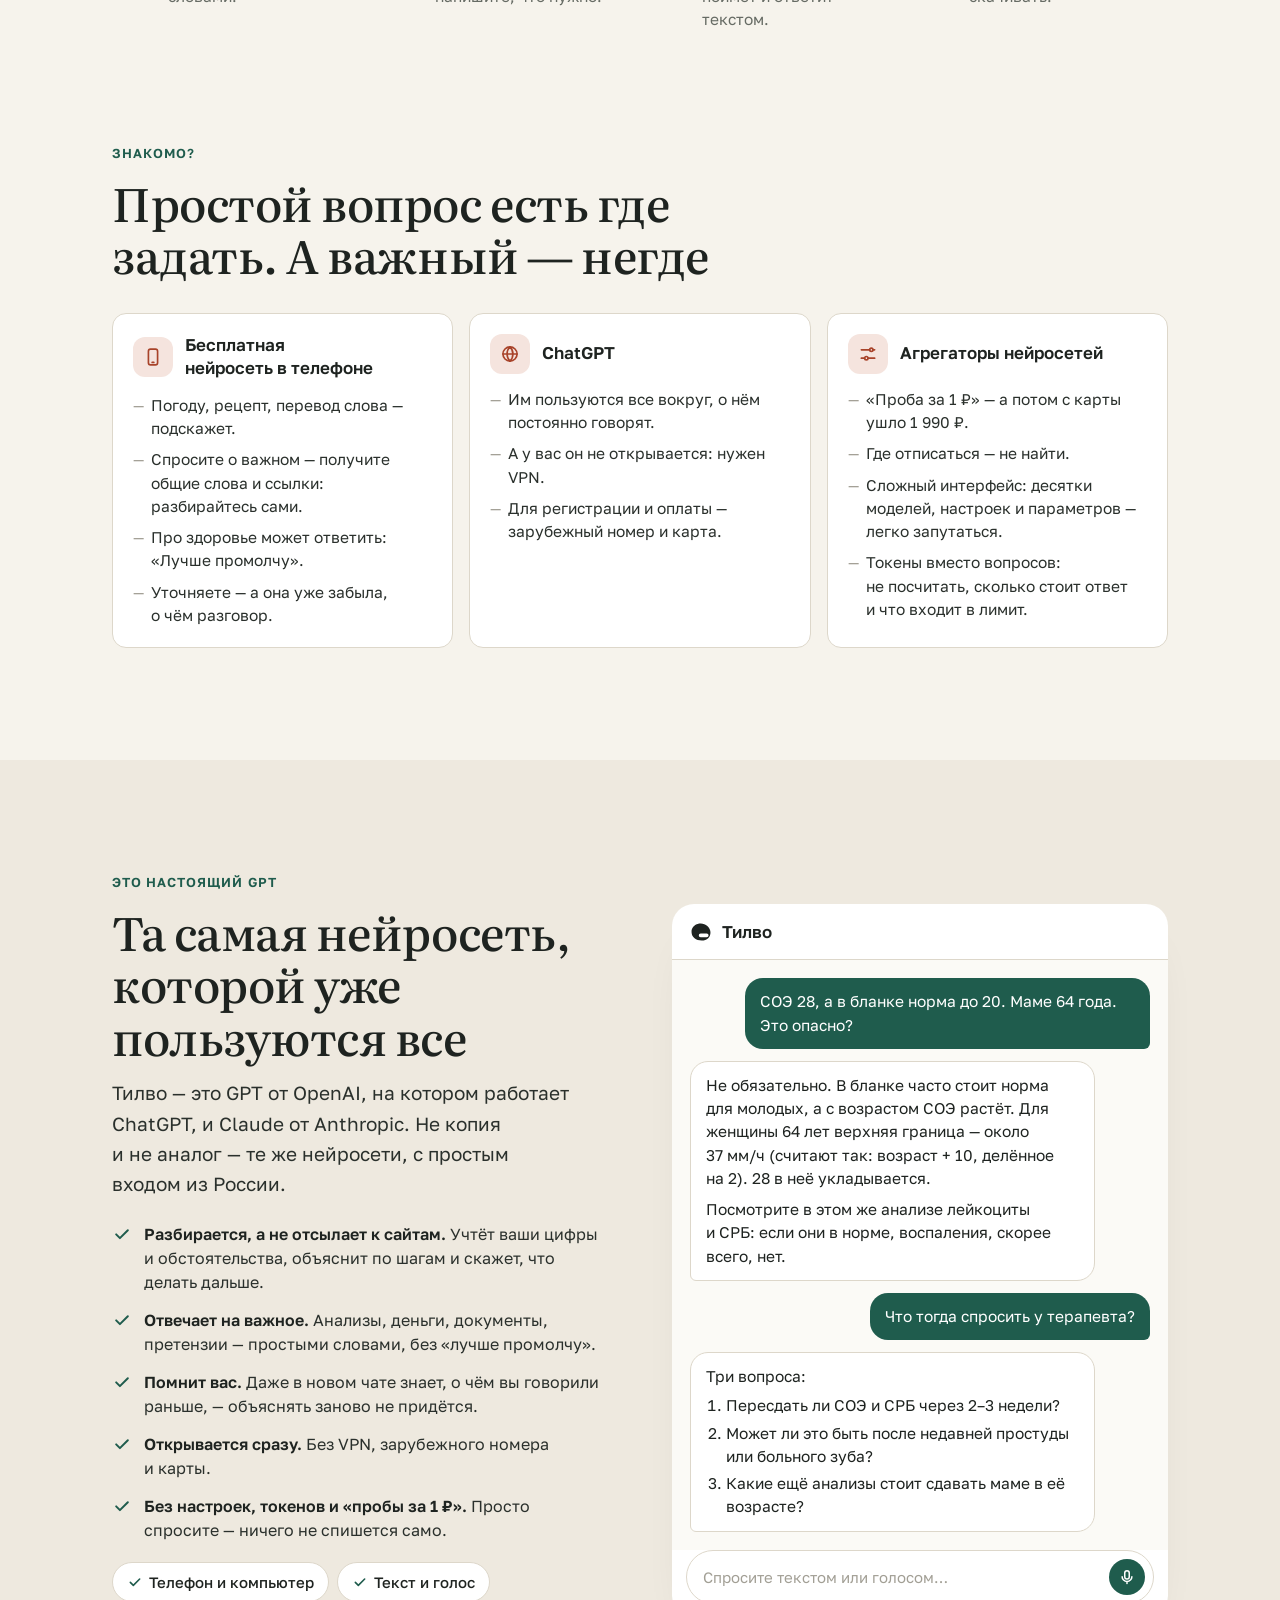
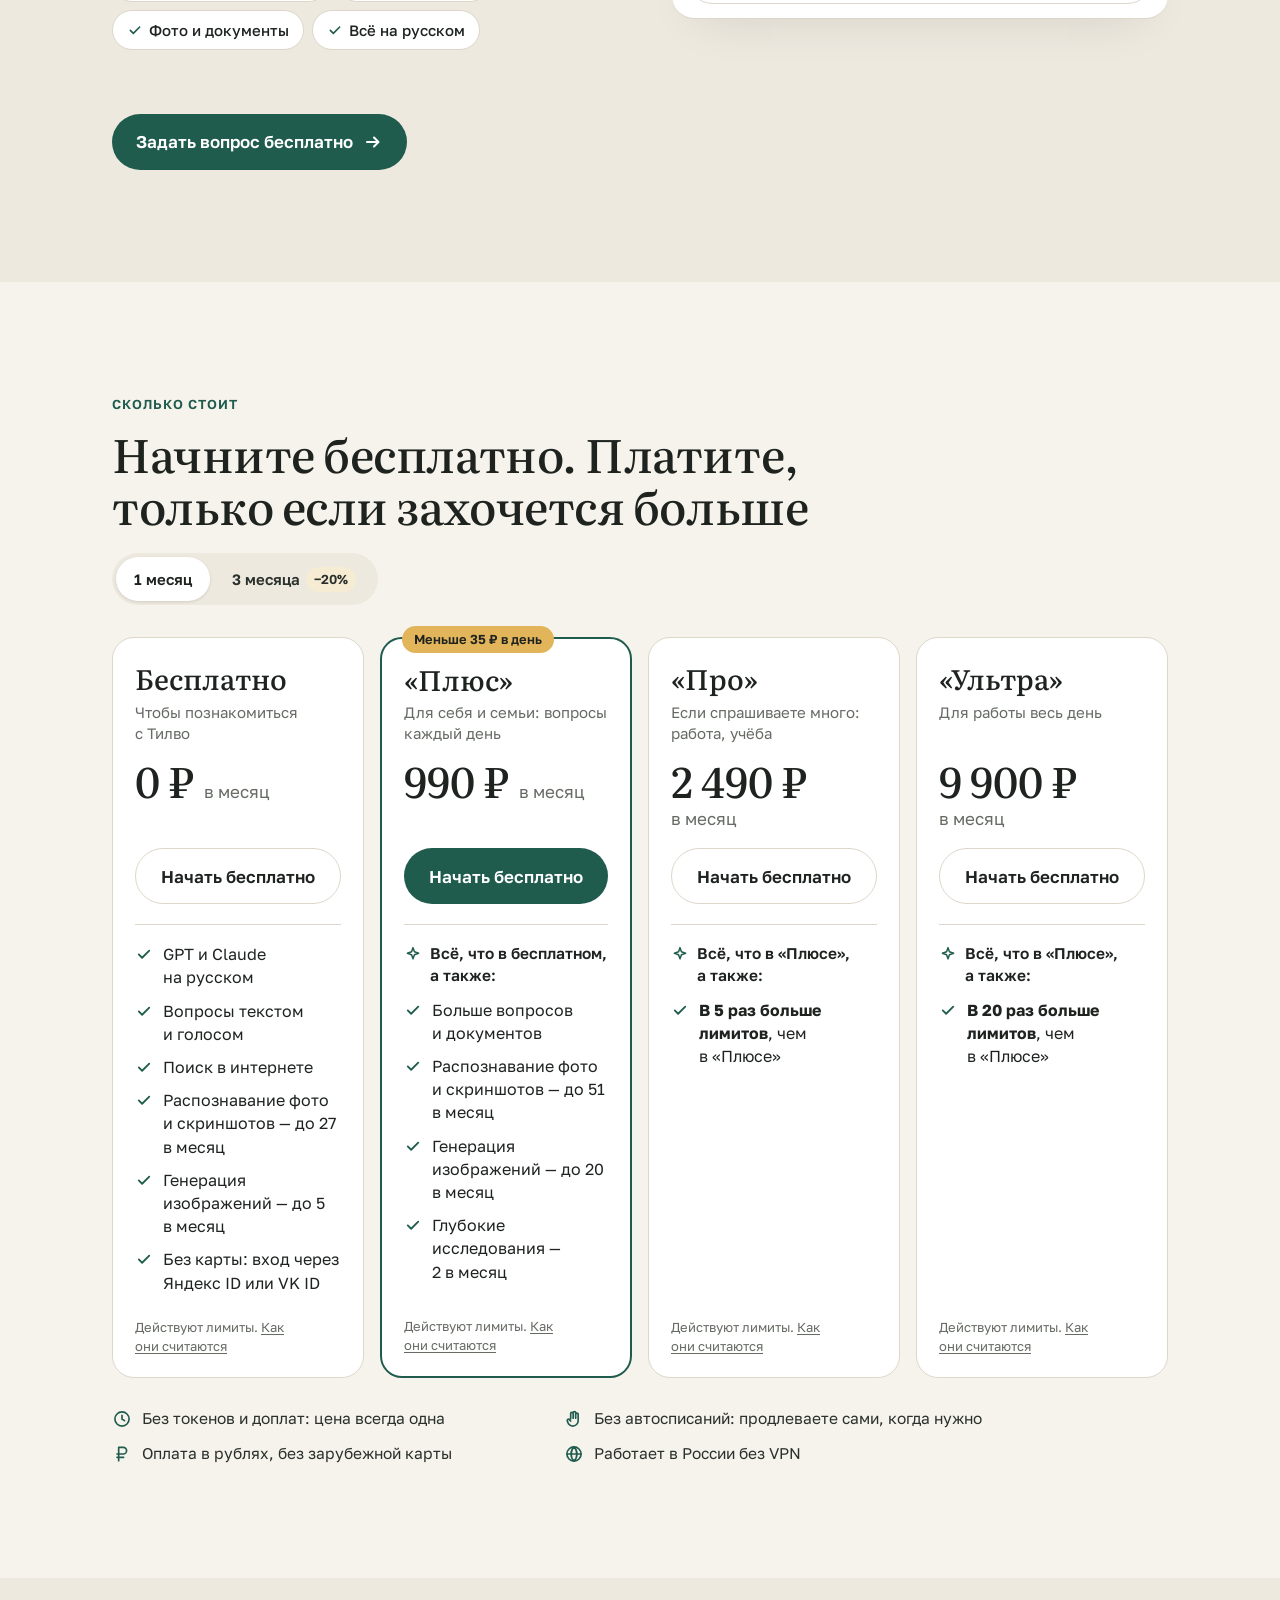
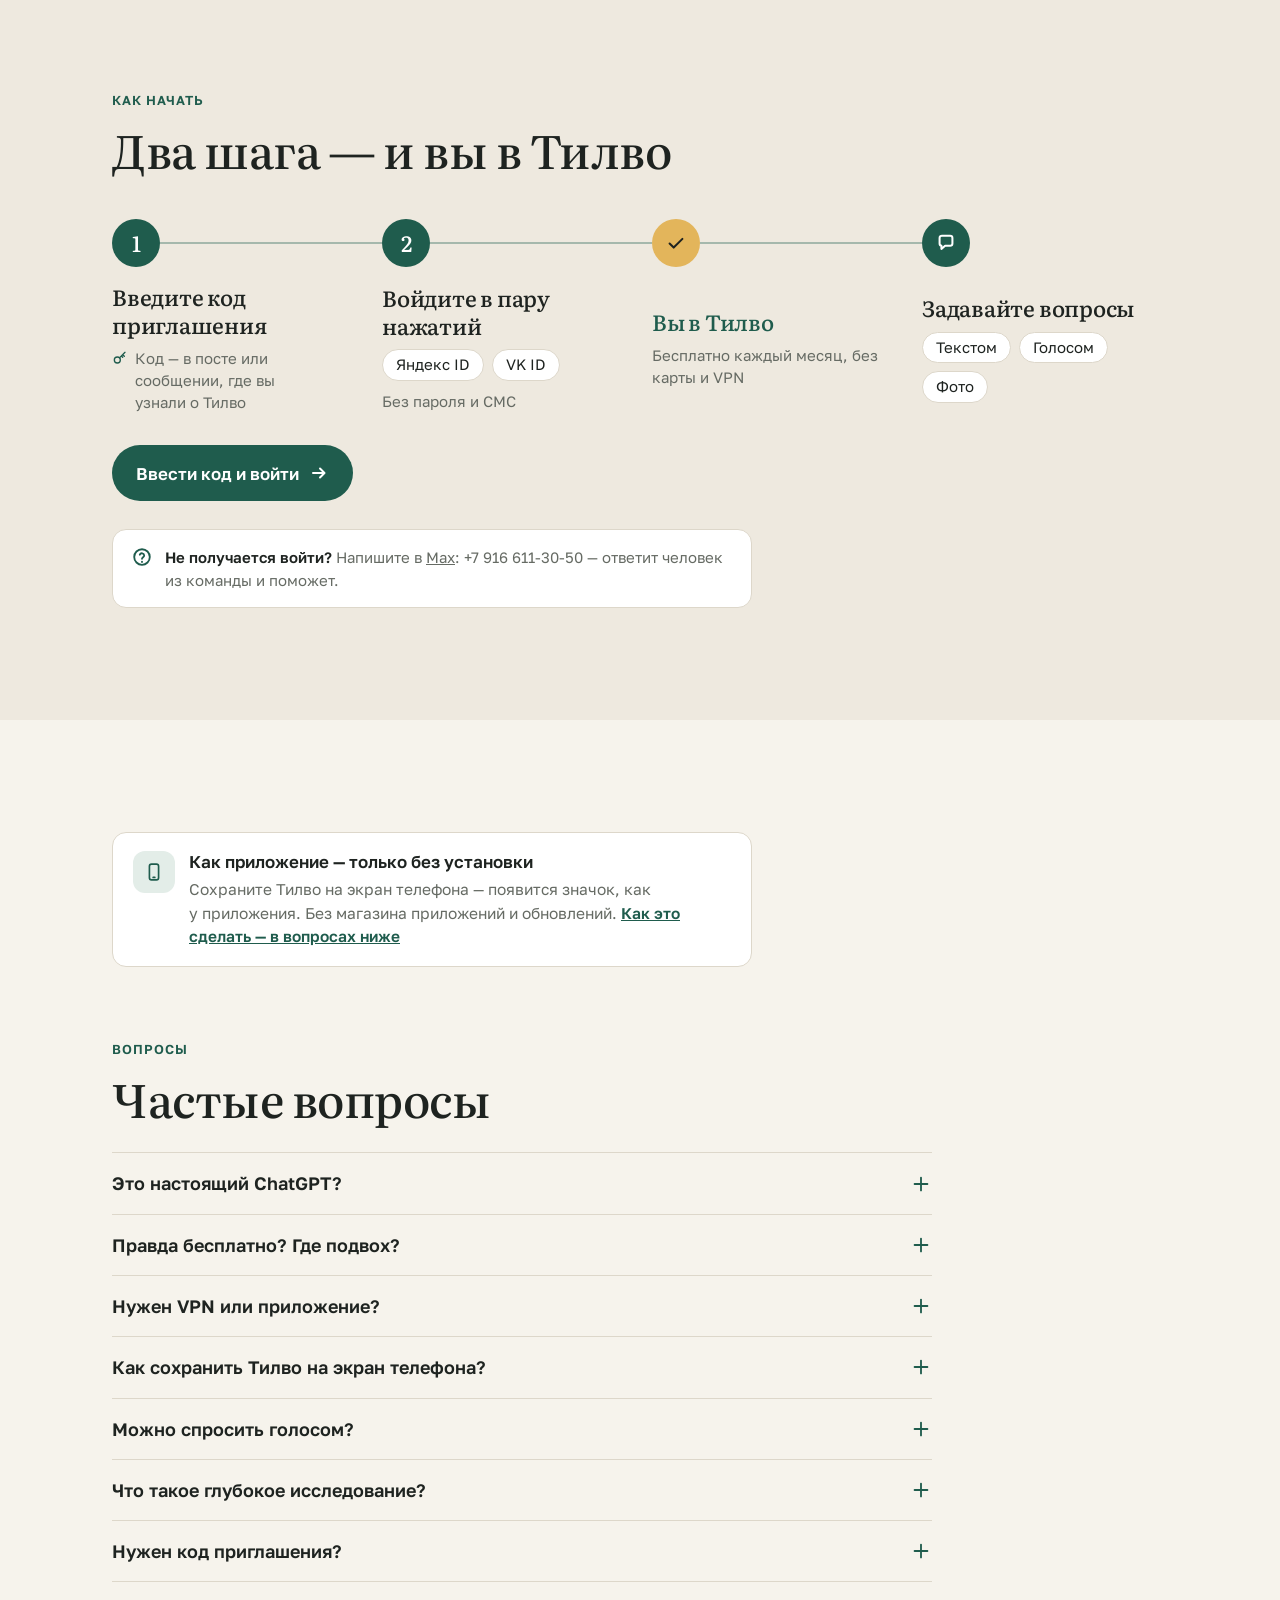
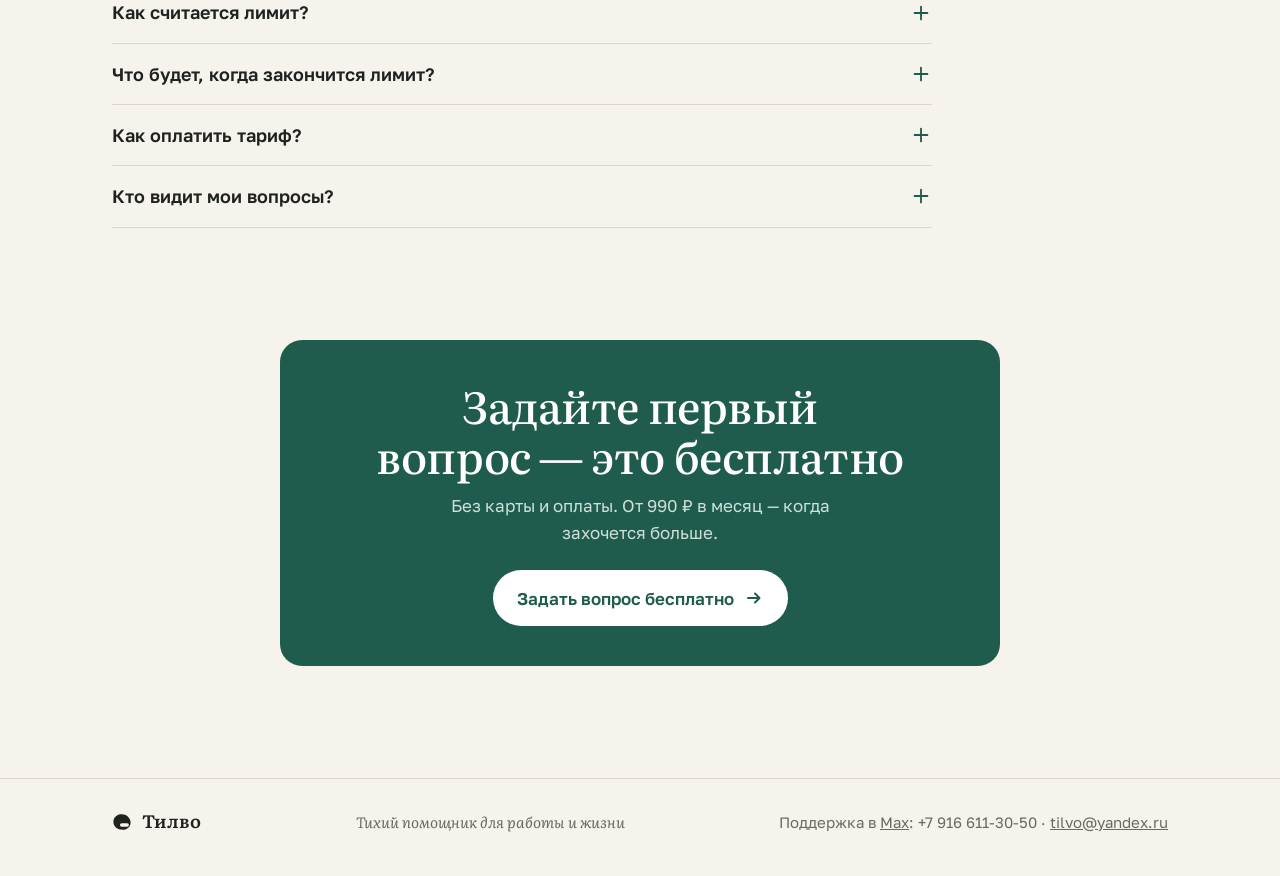
==== commit e5d12564: "Тарифы в формате официальных сайтов Как у ChatGPT и Claude: название, для кого, цена, кнопка под цен" ====
--- a/site/index.html
+++ b/site/index.html
@@ -213,22 +213,35 @@
     .plan { position: relative; display: flex; flex-direction: column; padding: 24px 22px 22px; background: var(--surface); border: 1px solid var(--line); border-radius: var(--radius-lg); }
     .plan-main { border: 2px solid var(--accent); }
     .plan-flag { position: absolute; top: -13px; left: 20px; padding: 3px 12px; border-radius: 999px; background: var(--highlight); color: var(--ink); font-size: 13px; font-weight: 600; }
-    .plan-name { font-size: 15px; font-weight: 600; color: var(--muted); }
-    .plan-for { margin-top: 2px; font-size: 15px; color: var(--ink-2); }
-    .plan-price { display: flex; align-items: baseline; flex-wrap: wrap; gap: 4px 10px; margin-top: 6px; }
+    .plan-name { font-family: var(--font-head); font-size: 28px; font-weight: 500; line-height: 1.15; color: var(--ink); }
+    .plan-for { margin-top: 6px; font-size: 15px; line-height: 1.45; color: var(--muted); }
+    .plan-cost { margin-top: 14px; }
+    @media (min-width: 720px) { .plan-for { min-height: 2.9em; } .plan-cost { min-height: 70px; } }
+    .plan-price { display: flex; align-items: baseline; flex-wrap: wrap; gap: 4px 10px; }
     .plan-price strong { font-family: var(--font-head); font-size: 42px; font-weight: 500; line-height: 1; }
     .plan-price span { color: var(--muted); }
-    .plans-note { margin-top: 14px; max-width: 46em; font-size: 14px; color: var(--muted); line-height: 1.5; }
     .plan-bill { margin-top: 6px; font-size: 14px; font-weight: 600; color: var(--accent); }
     .billing { display: inline-flex; gap: 4px; margin-top: 22px; padding: 4px; background: var(--surface-2); border-radius: 999px; }
     .billing button { display: inline-flex; align-items: center; gap: 6px; min-height: 44px; padding: 0 18px; border: 0; border-radius: 999px; background: none; font-size: 15px; font-weight: 600; color: var(--ink-2); cursor: pointer; }
     .billing button[aria-pressed="true"] { background: var(--surface); color: var(--ink); box-shadow: 0 1px 3px var(--shadow); }
     .billing-save { padding: 2px 8px; border-radius: 999px; background: var(--highlight-soft); font-size: 13px; }
     .billing button:focus-visible { outline: 3px solid var(--highlight); outline-offset: 2px; }
-    .plan ul { display: grid; gap: 10px; margin: 18px 0 22px; }
+    .plan-body { margin-top: 20px; padding-top: 18px; border-top: 1px solid var(--line); }
+    .plan-inc { display: flex; align-items: flex-start; gap: 8px; margin-bottom: 12px; font-size: 15.5px; font-weight: 600; line-height: 1.4; }
+    .plan-inc .ico { width: 18px; height: 18px; color: var(--accent); margin-top: 2px; }
+    .plan ul { display: grid; gap: 10px; }
     .plan li { display: flex; gap: 10px; align-items: flex-start; font-size: 16px; line-height: 1.45; }
     .plan li .ico { width: 18px; height: 18px; color: var(--accent); stroke-width: 2.4; margin-top: 2px; }
-    .plan .btn { margin-top: auto; width: 100%; }
+    .plan .btn { margin-top: 16px; width: 100%; }
+    .plan-fine { margin-top: auto; padding-top: 22px; font-size: 13px; line-height: 1.45; color: var(--muted); }
+    .plan-fine a { color: inherit; text-decoration: underline; text-underline-offset: 2px; }
+    /* Строки карточек (название, цена, кнопка, список) выравниваются между карточками */
+    @supports (grid-template-rows: subgrid) {
+      @media (min-width: 720px) {
+        .plan { display: grid; grid-row: span 6; grid-template-rows: subgrid; row-gap: 0; }
+        .plan-for, .plan-cost { min-height: 0; }
+      }
+    }
     .trust { display: grid; gap: 10px 24px; margin-top: 28px; max-width: 880px; }
     @media (min-width: 760px) { .trust { grid-template-columns: 1fr 1fr; } }
     .trust li { display: flex; gap: 10px; align-items: center; font-size: 15.5px; color: var(--ink-2); }
@@ -342,6 +355,7 @@
   <svg width="0" height="0" style="position:absolute" aria-hidden="true">
     <symbol id="i-logo" viewBox="0 0 64 64"><path d="M27 7.5C43 5 58.5 16.5 59.5 32C60.4 46.5 49.5 57 34 57C17.5 57 5 47.5 4.5 33C4 19.5 13 9.7 27 7.5ZM31 36A5.5 5.5 0 0 0 31 47L48.5 47A5.5 5.5 0 0 0 48.5 36Z"/></symbol>
     <symbol id="i-check" viewBox="0 0 24 24"><path d="M5 12.5l4.5 4.5L19 7.5"/></symbol>
+    <symbol id="i-spark" viewBox="0 0 24 24"><path d="M12 3.5l1.9 5.6 5.6 1.9-5.6 1.9L12 18.5l-1.9-5.6L4.5 11l5.6-1.9z"/></symbol>
     <symbol id="i-arrow" viewBox="0 0 20 20"><path d="M4 10h11M11 5.5 15.5 10 11 14.5"/></symbol>
     <symbol id="i-plus" viewBox="0 0 24 24"><path d="M12 5v14M5 12h14"/></symbol>
     <symbol id="i-close" viewBox="0 0 24 24"><path d="M7 7l10 10M17 7L7 17"/></symbol>
@@ -547,54 +561,79 @@
         <div class="plans">
           <article class="plan">
             <p class="plan-name">Бесплатно</p>
-            <p class="plan-for">Чтобы попробовать</p>
-            <p class="plan-price"><strong>0&nbsp;₽</strong></p>
-            <ul>
-              <li><svg class="ico" aria-hidden="true"><use href="#i-check"/></svg>Распознавание фото и&nbsp;скриншотов&nbsp;— до&nbsp;27 в&nbsp;месяц</li>
-              <li><svg class="ico" aria-hidden="true"><use href="#i-check"/></svg>Генерация изображений&nbsp;— до&nbsp;5 в&nbsp;месяц</li>
-              <li><svg class="ico" aria-hidden="true"><use href="#i-check"/></svg>Текстом и&nbsp;голосом</li>
-              <li><svg class="ico" aria-hidden="true"><use href="#i-check"/></svg>Без карты: только вход через Яндекс&nbsp;ID или VK&nbsp;ID</li>
-            </ul>
+            <p class="plan-for">Чтобы познакомиться с&nbsp;Тилво</p>
+            <div class="plan-cost">
+              <p class="plan-price"><strong>0&nbsp;₽</strong><span>в&nbsp;месяц</span></p>
+            </div>
             <button class="btn btn-ghost" type="button" data-login>Начать бесплатно</button>
+            <div class="plan-body">
+              <ul>
+                <li><svg class="ico" aria-hidden="true"><use href="#i-check"/></svg><span>GPT и&nbsp;Claude на&nbsp;русском</span></li>
+                <li><svg class="ico" aria-hidden="true"><use href="#i-check"/></svg><span>Вопросы текстом и&nbsp;голосом</span></li>
+                <li><svg class="ico" aria-hidden="true"><use href="#i-check"/></svg><span>Поиск в&nbsp;интернете</span></li>
+                <li><svg class="ico" aria-hidden="true"><use href="#i-check"/></svg><span>Распознавание фото и&nbsp;скриншотов&nbsp;— до&nbsp;27 в&nbsp;месяц</span></li>
+                <li><svg class="ico" aria-hidden="true"><use href="#i-check"/></svg><span>Генерация изображений&nbsp;— до&nbsp;5 в&nbsp;месяц</span></li>
+                <li><svg class="ico" aria-hidden="true"><use href="#i-check"/></svg><span>Без карты: вход через Яндекс&nbsp;ID или VK&nbsp;ID</span></li>
+              </ul>
+            </div>
+            <p class="plan-fine">Действуют лимиты. <a href="#faq-limit" data-open-faq>Как они считаются</a></p>
           </article>
 
           <article class="plan plan-main" data-price="990">
             <span class="plan-flag">Меньше 35&nbsp;₽ в&nbsp;день</span>
             <p class="plan-name">«Плюс»</p>
-            <p class="plan-for">Для себя и&nbsp;семьи</p>
-            <p class="plan-price"><strong data-month-price>990&nbsp;₽</strong><span>в&nbsp;месяц</span></p>
-            <p class="plan-bill" data-bill hidden></p>
-            <ul>
-              <li><svg class="ico" aria-hidden="true"><use href="#i-check"/></svg>Распознавание фото и&nbsp;скриншотов&nbsp;— до&nbsp;51 в&nbsp;месяц</li>
-              <li><svg class="ico" aria-hidden="true"><use href="#i-check"/></svg>Генерация изображений&nbsp;— до&nbsp;20 в&nbsp;месяц</li>
-              <li><svg class="ico" aria-hidden="true"><use href="#i-check"/></svg>Глубокие исследования: изучит десятки сайтов и&nbsp;соберёт отчёт&nbsp;— 2&nbsp;в&nbsp;месяц</li>
-            </ul>
+            <p class="plan-for">Для себя и&nbsp;семьи: вопросы каждый день</p>
+            <div class="plan-cost">
+              <p class="plan-price"><strong data-month-price>990&nbsp;₽</strong><span>в&nbsp;месяц</span></p>
+              <p class="plan-bill" data-bill hidden></p>
+            </div>
             <button class="btn btn-primary" type="button" data-login>Начать бесплатно</button>
+            <div class="plan-body">
+              <p class="plan-inc"><svg class="ico" aria-hidden="true"><use href="#i-spark"/></svg>Всё, что в&nbsp;бесплатном, а&nbsp;также:</p>
+              <ul>
+                <li><svg class="ico" aria-hidden="true"><use href="#i-check"/></svg><span>Больше вопросов и&nbsp;документов</span></li>
+                <li><svg class="ico" aria-hidden="true"><use href="#i-check"/></svg><span>Распознавание фото и&nbsp;скриншотов&nbsp;— до&nbsp;51 в&nbsp;месяц</span></li>
+                <li><svg class="ico" aria-hidden="true"><use href="#i-check"/></svg><span>Генерация изображений&nbsp;— до&nbsp;20 в&nbsp;месяц</span></li>
+                <li><svg class="ico" aria-hidden="true"><use href="#i-check"/></svg><span>Глубокие исследования&nbsp;— 2&nbsp;в&nbsp;месяц</span></li>
+              </ul>
+            </div>
+            <p class="plan-fine">Действуют лимиты. <a href="#faq-limit" data-open-faq>Как они считаются</a></p>
           </article>
 
           <article class="plan" data-price="2490">
             <p class="plan-name">«Про»</p>
             <p class="plan-for">Если спрашиваете много: работа, учёба</p>
-            <p class="plan-price"><strong data-month-price>2&nbsp;490&nbsp;₽</strong><span>в&nbsp;месяц</span></p>
-            <p class="plan-bill" data-bill hidden></p>
-            <ul>
-              <li><svg class="ico" aria-hidden="true"><use href="#i-check"/></svg><b>В&nbsp;5&nbsp;раз больше лимитов</b>, чем в&nbsp;«Плюсе»</li>
-            </ul>
+            <div class="plan-cost">
+              <p class="plan-price"><strong data-month-price>2&nbsp;490&nbsp;₽</strong><span>в&nbsp;месяц</span></p>
+              <p class="plan-bill" data-bill hidden></p>
+            </div>
             <button class="btn btn-ghost" type="button" data-login>Начать бесплатно</button>
+            <div class="plan-body">
+              <p class="plan-inc"><svg class="ico" aria-hidden="true"><use href="#i-spark"/></svg>Всё, что в&nbsp;«Плюсе», а&nbsp;также:</p>
+              <ul>
+                <li><svg class="ico" aria-hidden="true"><use href="#i-check"/></svg><span><b>В&nbsp;5&nbsp;раз больше лимитов</b>, чем в&nbsp;«Плюсе»</span></li>
+              </ul>
+            </div>
+            <p class="plan-fine">Действуют лимиты. <a href="#faq-limit" data-open-faq>Как они считаются</a></p>
           </article>
 
           <article class="plan" data-price="9900">
             <p class="plan-name">«Ультра»</p>
             <p class="plan-for">Для работы весь день</p>
-            <p class="plan-price"><strong data-month-price>9&nbsp;900&nbsp;₽</strong><span>в&nbsp;месяц</span></p>
-            <p class="plan-bill" data-bill hidden></p>
-            <ul>
-              <li><svg class="ico" aria-hidden="true"><use href="#i-check"/></svg><b>В&nbsp;20&nbsp;раз больше лимитов</b>, чем в&nbsp;«Плюсе»</li>
-            </ul>
+            <div class="plan-cost">
+              <p class="plan-price"><strong data-month-price>9&nbsp;900&nbsp;₽</strong><span>в&nbsp;месяц</span></p>
+              <p class="plan-bill" data-bill hidden></p>
+            </div>
             <button class="btn btn-ghost" type="button" data-login>Начать бесплатно</button>
+            <div class="plan-body">
+              <p class="plan-inc"><svg class="ico" aria-hidden="true"><use href="#i-spark"/></svg>Всё, что в&nbsp;«Плюсе», а&nbsp;также:</p>
+              <ul>
+                <li><svg class="ico" aria-hidden="true"><use href="#i-check"/></svg><span><b>В&nbsp;20&nbsp;раз больше лимитов</b>, чем в&nbsp;«Плюсе»</span></li>
+              </ul>
+            </div>
+            <p class="plan-fine">Действуют лимиты. <a href="#faq-limit" data-open-faq>Как они считаются</a></p>
           </article>
         </div>
-        <p class="plans-note">Вопросы и&nbsp;фото тратят общий лимит на&nbsp;месяц: число фото&nbsp;— если тратить лимит только на&nbsp;них. Генерация изображений и&nbsp;глубокие исследования считаются отдельно.</p>
 
         <ul class="trust">
           <li><svg class="ico" aria-hidden="true"><use href="#i-counter"/></svg>Без токенов и&nbsp;доплат: цена всегда одна</li>
@@ -701,9 +740,9 @@
             <summary>Нужен код приглашения?<svg class="ico" aria-hidden="true"><use href="#i-plus"/></svg></summary>
             <div class="faq-a"><p>Сейчас вход&nbsp;— по&nbsp;коду приглашения. Он есть в&nbsp;посте или сообщении, где вы узнали о&nbsp;Тилво. Код можно передать близким.</p></div>
           </details>
-          <details>
+          <details id="faq-limit">
             <summary>Как считается лимит?<svg class="ico" aria-hidden="true"><use href="#i-plus"/></svg></summary>
-            <div class="faq-a"><p>Лимит на&nbsp;месяц общий: тексты, фото и&nbsp;документы расходуют его по-разному, поэтому в&nbsp;тарифах написано «до». Остаток видно в&nbsp;чате. Ответ не&nbsp;оборвётся на&nbsp;середине, а&nbsp;поиск в&nbsp;интернете лимит не&nbsp;тратит.</p></div>
+            <div class="faq-a"><p>Вопросы, фото и&nbsp;документы тратят общий лимит на&nbsp;месяц, но&nbsp;по-разному. Поэтому в&nbsp;тарифах написано «до»: столько фото, если тратить лимит только на&nbsp;них. Генерация изображений и&nbsp;глубокие исследования считаются отдельно.</p><p>Остаток видно в&nbsp;чате. Ответ не&nbsp;оборвётся на&nbsp;середине, а&nbsp;поиск в&nbsp;интернете лимит не&nbsp;тратит.</p></div>
           </details>
           <details>
             <summary>Что будет, когда закончится лимит?<svg class="ico" aria-hidden="true"><use href="#i-plus"/></svg></summary>
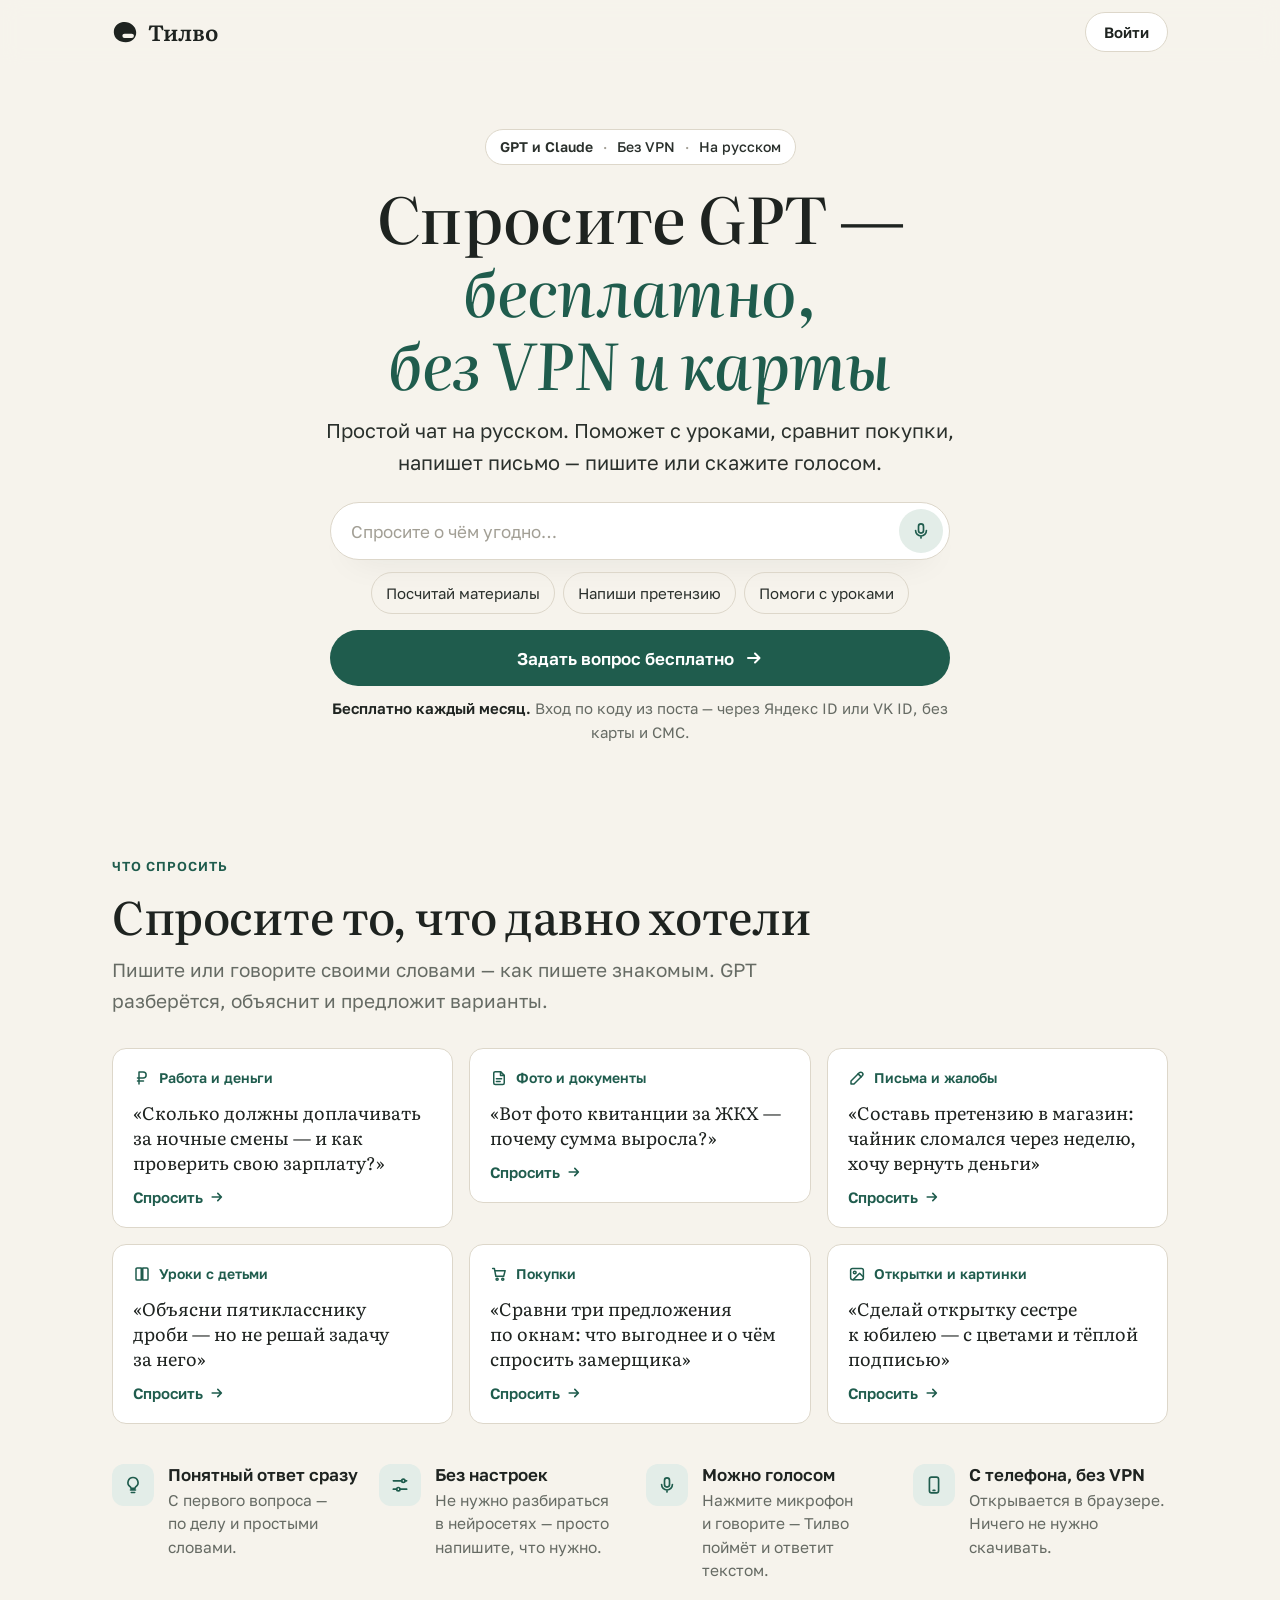
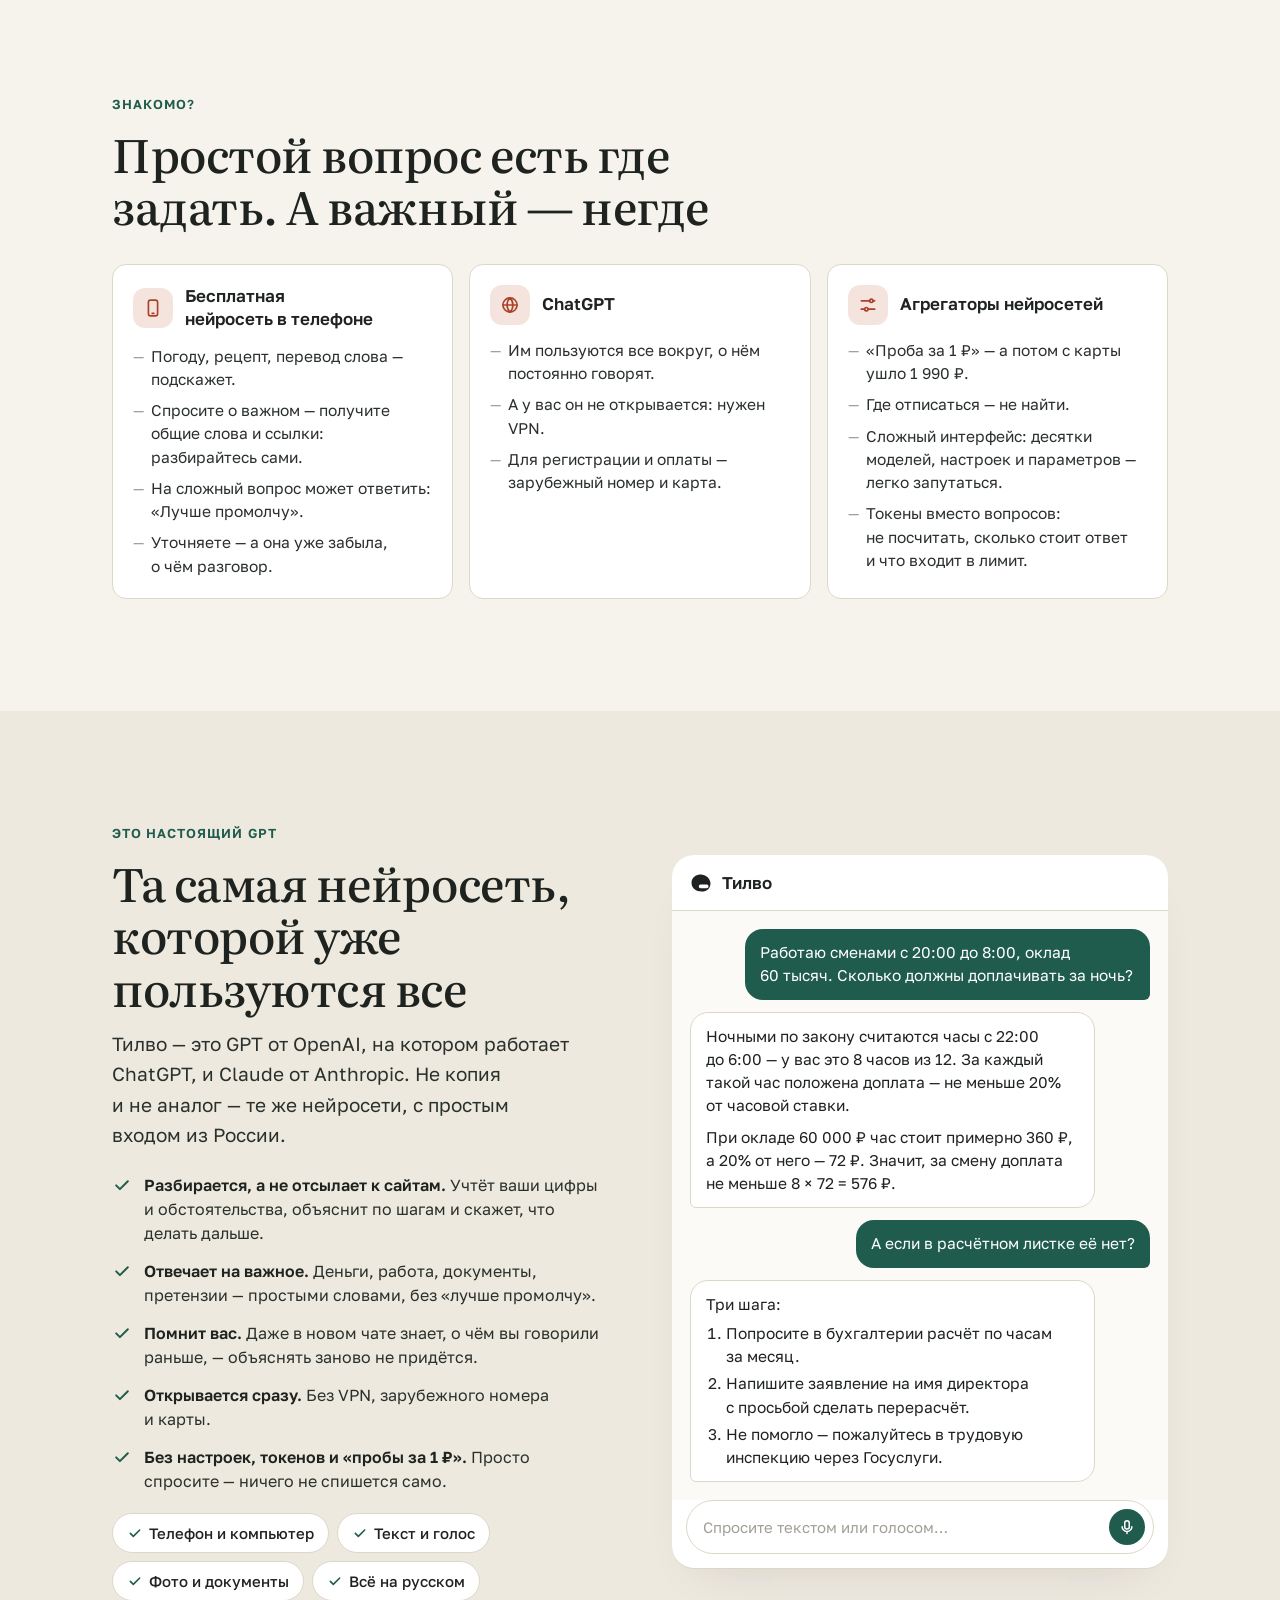
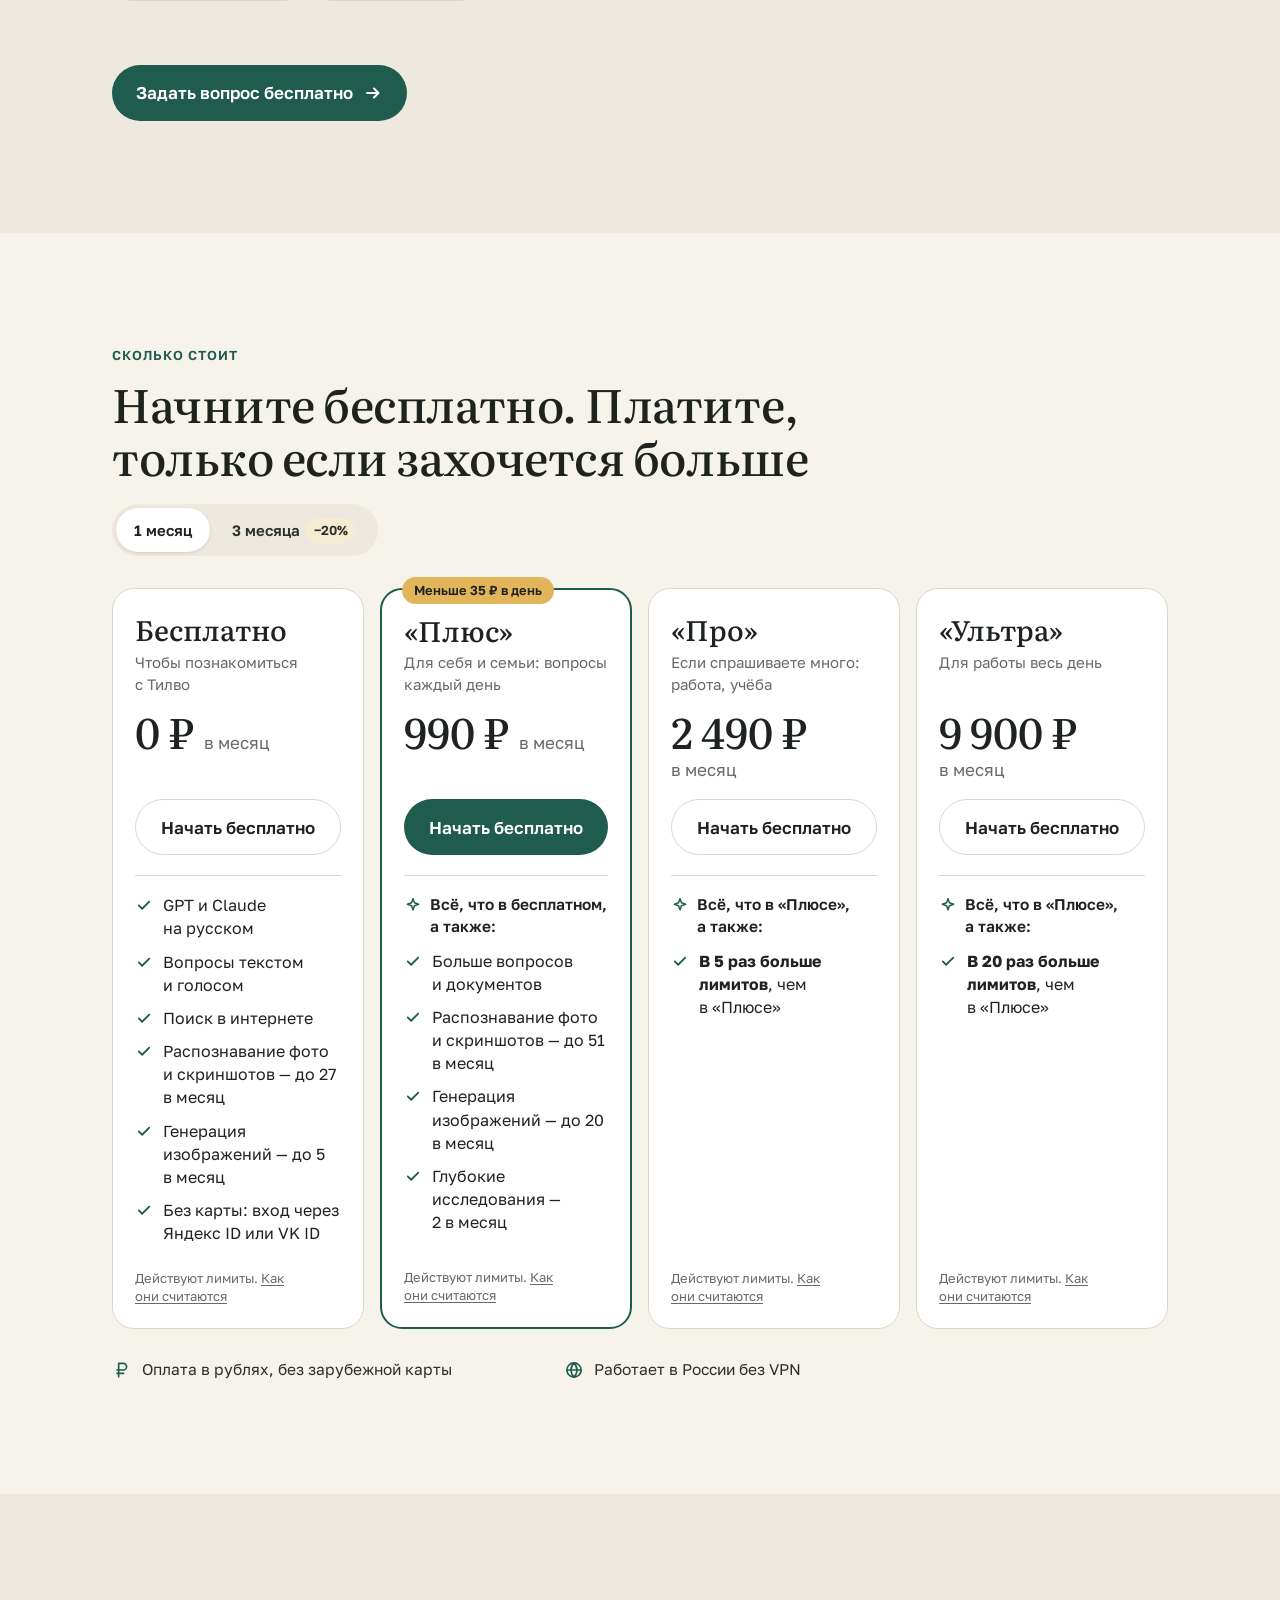
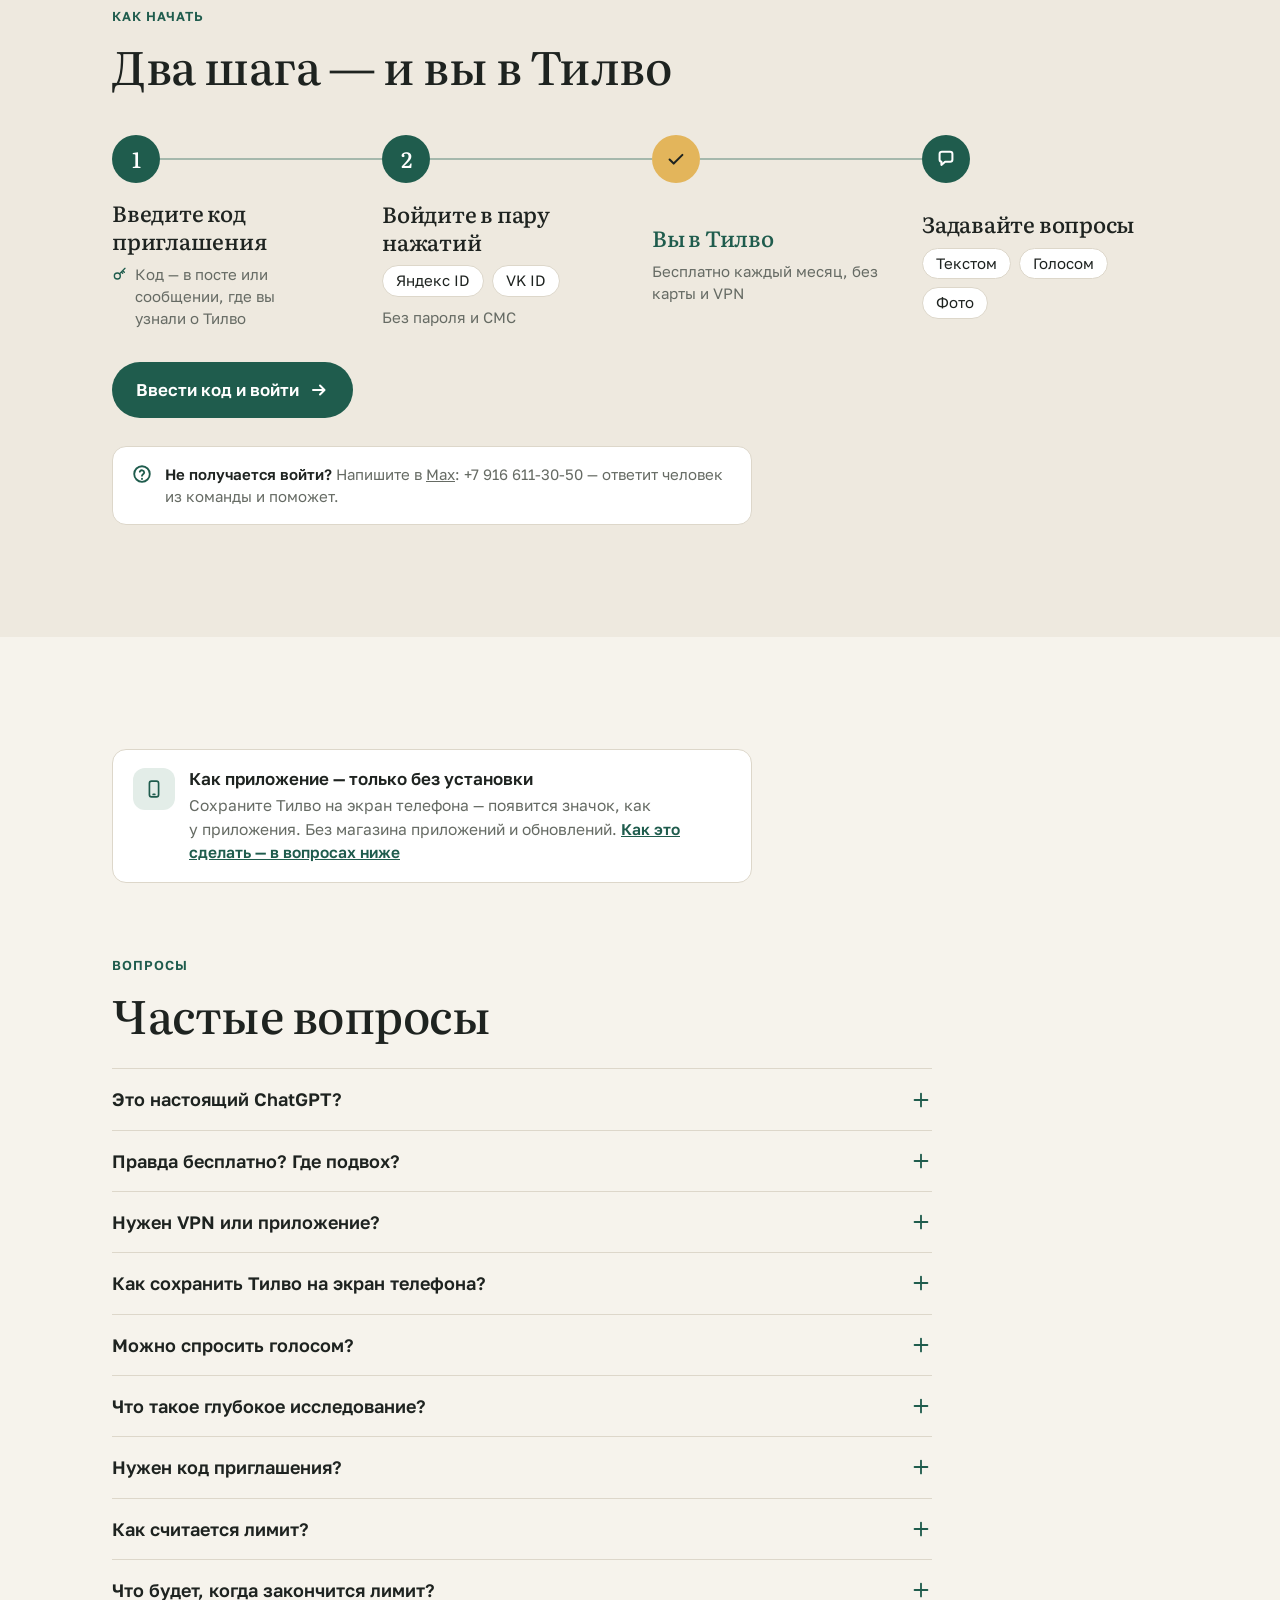
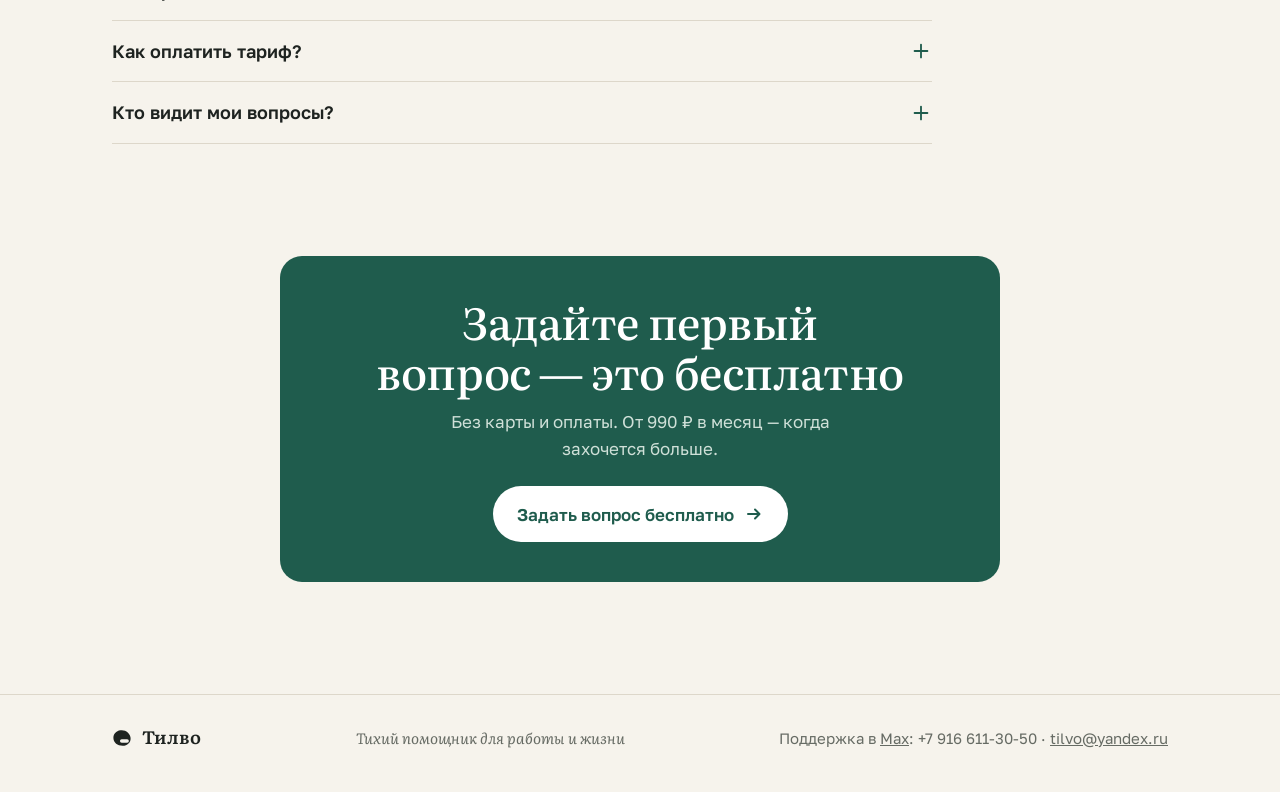
==== commit 1f82902c: "Примеры без медицины; убраны две строки под тарифами Анализы и СОЭ заменены на бытовые запросы из ис" ====
--- a/site/index.html
+++ b/site/index.html
@@ -5,7 +5,7 @@
   <meta name="viewport" content="width=device-width, initial-scale=1, viewport-fit=cover">
   <meta name="color-scheme" content="only light">
   <title>Тилво — спросите GPT бесплатно, без VPN и карты</title>
-  <meta name="description" content="Простой чат с GPT на русском: объяснит анализы, сравнит покупки, напишет письмо. Можно голосом. Бесплатно каждый месяц, без карты и VPN.">
+  <meta name="description" content="Простой чат с GPT на русском: поможет с уроками, сравнит покупки, напишет письмо. Можно голосом. Бесплатно каждый месяц, без карты и VPN.">
   <meta property="og:title" content="Тилво — спросите GPT бесплатно, без VPN и карты">
   <meta property="og:description" content="Простой чат с GPT на русском. Можно голосом. Бесплатно каждый месяц.">
   <meta property="og:type" content="website">
@@ -154,7 +154,6 @@
     .ask-q { font-family: var(--font-head); font-size: 18px; line-height: 1.4; color: var(--ink); }
     .ask-go { margin-top: auto; display: inline-flex; align-items: center; gap: 6px; font-size: 15px; font-weight: 600; color: var(--accent); }
     .ask-go .ico { width: 16px; height: 16px; }
-    .ask-small { font-size: 13.5px; color: var(--muted); line-height: 1.45; }
 
     .gets { display: grid; gap: 12px; margin-top: 40px; }
     @media (min-width: 720px) { .gets { grid-template-columns: repeat(2, 1fr); } }
@@ -360,7 +359,6 @@
     <symbol id="i-plus" viewBox="0 0 24 24"><path d="M12 5v14M5 12h14"/></symbol>
     <symbol id="i-close" viewBox="0 0 24 24"><path d="M7 7l10 10M17 7L7 17"/></symbol>
     <symbol id="i-mic" viewBox="0 0 24 24"><rect x="9" y="3.5" width="6" height="11" rx="3"/><path d="M5.5 11.5a6.5 6.5 0 0 0 13 0M12 18v2.5"/></symbol>
-    <symbol id="i-heart" viewBox="0 0 24 24"><path d="M12 20s-7.5-4.6-7.5-10.2A4.3 4.3 0 0 1 12 7.2a4.3 4.3 0 0 1 7.5 2.6C19.5 15.4 12 20 12 20z"/></symbol>
     <symbol id="i-doc" viewBox="0 0 24 24"><path d="M14 3.5H7a2 2 0 0 0-2 2v13a2 2 0 0 0 2 2h10a2 2 0 0 0 2-2v-10z"/><path d="M14 3.5v5h5M8.5 13h7M8.5 16.5h5"/></symbol>
     <symbol id="i-pen" viewBox="0 0 24 24"><path d="M4 20h4L19 9a2.8 2.8 0 0 0-4-4L4 16z"/><path d="M13.5 6.5l4 4"/></symbol>
     <symbol id="i-book" viewBox="0 0 24 24"><path d="M4 5.5A1.5 1.5 0 0 1 5.5 4H11v16H5.5A1.5 1.5 0 0 1 4 18.5zM20 5.5A1.5 1.5 0 0 0 18.5 4H13v16h5.5a1.5 1.5 0 0 0 1.5-1.5z"/></symbol>
@@ -369,9 +367,7 @@
     <symbol id="i-bulb" viewBox="0 0 24 24"><path d="M9 18h6M10 21h4M12 3a6 6 0 0 0-3.5 10.9c.6.5 1 1.2 1 2.1h5c0-.9.4-1.6 1-2.1A6 6 0 0 0 12 3z"/></symbol>
     <symbol id="i-phone" viewBox="0 0 24 24"><rect x="6.5" y="2.5" width="11" height="19" rx="2.5"/><path d="M11 18.5h2"/></symbol>
     <symbol id="i-tune" viewBox="0 0 24 24"><path d="M4 7h10M18 7h2M4 17h4M12 17h8"/><circle cx="16" cy="7" r="2"/><circle cx="10" cy="17" r="2"/></symbol>
-    <symbol id="i-counter" viewBox="0 0 24 24"><circle cx="12" cy="12" r="8.5"/><path d="M12 7.5V12l3 2"/></symbol>
     <symbol id="i-ruble" viewBox="0 0 24 24"><path d="M8 20V4h5.5a4 4 0 0 1 0 8H6M6 16h8"/></symbol>
-    <symbol id="i-hand" viewBox="0 0 24 24"><path d="M8 12V5.5a1.5 1.5 0 0 1 3 0V11m0-1.5V4.5a1.5 1.5 0 0 1 3 0V11m0-4.5a1.5 1.5 0 0 1 3 0V14a6.5 6.5 0 0 1-6.5 6.5c-2.5 0-3.9-1-5.2-2.8L4 14.6a1.6 1.6 0 0 1 2.6-1.8L8 14.5"/></symbol>
     <symbol id="i-key" viewBox="0 0 24 24"><circle cx="8" cy="15" r="4.5"/><path d="M11.2 11.8 19.5 3.5M16 7l2.5 2.5M14 9l2 2"/></symbol>
     <symbol id="i-chat" viewBox="0 0 24 24"><path d="M5 6.5A2.5 2.5 0 0 1 7.5 4h9A2.5 2.5 0 0 1 19 6.5v6a2.5 2.5 0 0 1-2.5 2.5H11l-4 3.5V15a2.5 2.5 0 0 1-2-2.5z"/></symbol>
     <symbol id="i-help" viewBox="0 0 24 24"><circle cx="12" cy="12" r="8.5"/><path d="M9.6 9.5a2.5 2.5 0 0 1 4.8.9c0 1.7-2.4 2.1-2.4 3.6M12 17v.5"/></symbol>
@@ -391,7 +387,7 @@
       <div class="container hero-inner">
         <p class="badge"><b>GPT и&nbsp;Claude</b><i>·</i>Без VPN<i>·</i>На&nbsp;русском</p>
         <h1>Спросите GPT&nbsp;— <em>бесплатно, без&nbsp;VPN и&nbsp;карты</em></h1>
-        <p class="hero-lead">Простой чат на&nbsp;русском. Объяснит анализы, сравнит покупки, напишет письмо&nbsp;— пишите или скажите голосом.</p>
+        <p class="hero-lead">Простой чат на&nbsp;русском. Поможет с&nbsp;уроками, сравнит покупки, напишет письмо&nbsp;— пишите или скажите голосом.</p>
 
         <form class="ask" data-ask-form>
           <label class="visually-hidden" for="ask-input">Ваш вопрос</label>
@@ -400,7 +396,7 @@
             <button class="icon-btn" type="button" aria-label="Спросить голосом" data-voice><svg class="ico" aria-hidden="true"><use href="#i-mic"/></svg></button>
           </div>
           <div class="chips" aria-label="Примеры вопросов">
-            <button class="chip" type="button" data-fill="Объясни анализ крови простыми словами">Объясни анализ крови</button>
+            <button class="chip" type="button" data-fill="Сколько нужно утеплителя толщиной 5 см на 94 кв. м?">Посчитай материалы</button>
             <button class="chip" type="button" data-fill="Напиши претензию в магазин: товар сломался через неделю">Напиши претензию</button>
             <button class="chip" type="button" data-fill="Помоги сыну разобраться с дробями, но не решай за него">Помоги с уроками</button>
           </div>
@@ -418,10 +414,9 @@
         <p class="lead">Пишите или говорите своими словами&nbsp;— как пишете знакомым. GPT разберётся, объяснит и&nbsp;предложит варианты.</p>
 
         <ul class="asks">
-          <li><button class="ask-card" type="button" data-q="Объясни простыми словами, что значат эти показатели в анализе крови мамы">
-            <span class="ask-tag"><svg class="ico" aria-hidden="true"><use href="#i-heart"/></svg>Здоровье</span>
-            <span class="ask-q">«Объясни простыми словами, что значат показатели в&nbsp;анализе крови мамы»</span>
-            <span class="ask-small">Объясняет, но&nbsp;не&nbsp;ставит диагноз: решения о&nbsp;лечении&nbsp;— с&nbsp;врачом.</span>
+          <li><button class="ask-card" type="button" data-q="Сколько должны доплачивать за ночные смены и как проверить, правильно ли мне начислили зарплату?">
+            <span class="ask-tag"><svg class="ico" aria-hidden="true"><use href="#i-ruble"/></svg>Работа и&nbsp;деньги</span>
+            <span class="ask-q">«Сколько должны доплачивать за&nbsp;ночные смены&nbsp;— и&nbsp;как проверить свою зарплату?»</span>
             <span class="ask-go">Спросить<svg class="ico" aria-hidden="true"><use href="#i-arrow"/></svg></span>
           </button></li>
           <li><button class="ask-card" type="button" data-q="Вот фото квитанции за ЖКХ — объясни, почему сумма выросла">
@@ -472,7 +467,7 @@
             <ul>
               <li>Погоду, рецепт, перевод слова&nbsp;— подскажет.</li>
               <li>Спросите о&nbsp;важном&nbsp;— получите общие слова и&nbsp;ссылки: разбирайтесь сами.</li>
-              <li>Про здоровье может ответить: «Лучше промолчу».</li>
+              <li>На&nbsp;сложный вопрос может ответить: «Лучше промолчу».</li>
               <li>Уточняете&nbsp;— а&nbsp;она уже забыла, о&nbsp;чём разговор.</li>
             </ul>
           </li>
@@ -508,7 +503,7 @@
           </div>
           <ul class="answers">
             <li><svg class="ico" aria-hidden="true"><use href="#i-check"/></svg><span><b>Разбирается, а&nbsp;не&nbsp;отсылает к&nbsp;сайтам.</b> Учтёт ваши цифры и&nbsp;обстоятельства, объяснит по&nbsp;шагам и&nbsp;скажет, что делать дальше.</span></li>
-            <li><svg class="ico" aria-hidden="true"><use href="#i-check"/></svg><span><b>Отвечает на&nbsp;важное.</b> Анализы, деньги, документы, претензии&nbsp;— простыми словами, без «лучше промолчу».</span></li>
+            <li><svg class="ico" aria-hidden="true"><use href="#i-check"/></svg><span><b>Отвечает на&nbsp;важное.</b> Деньги, работа, документы, претензии&nbsp;— простыми словами, без «лучше промолчу».</span></li>
             <li><svg class="ico" aria-hidden="true"><use href="#i-check"/></svg><span><b>Помнит вас.</b> Даже в&nbsp;новом чате знает, о&nbsp;чём вы говорили раньше,&nbsp;— объяснять заново не&nbsp;придётся.</span></li>
             <li><svg class="ico" aria-hidden="true"><use href="#i-check"/></svg><span><b>Открывается сразу.</b> Без VPN, зарубежного номера и&nbsp;карты.</span></li>
             <li><svg class="ico" aria-hidden="true"><use href="#i-check"/></svg><span><b>Без настроек, токенов и&nbsp;«пробы за&nbsp;1&nbsp;₽».</b> Просто спросите&nbsp;— ничего не&nbsp;спишется само.</span></li>
@@ -521,21 +516,21 @@
           </ul>
         </div>
 
-        <div class="chat" role="img" aria-label="Пример разговора в Тилво: вопрос про СОЭ в анализе мамы, разбор с учётом возраста и вопросы для терапевта">
+        <div class="chat" role="img" aria-label="Пример разговора в Тилво: вопрос о доплате за ночные смены, расчёт по окладу и что делать, если доплаты нет">
           <div class="chat-top"><svg aria-hidden="true"><use href="#i-logo"/></svg>Тилво</div>
           <div class="chat-body">
-            <div class="msg msg-user">СОЭ 28, а&nbsp;в&nbsp;бланке норма до&nbsp;20. Маме 64&nbsp;года. Это опасно?</div>
+            <div class="msg msg-user">Работаю сменами с&nbsp;20:00 до&nbsp;8:00, оклад 60&nbsp;тысяч. Сколько должны доплачивать за&nbsp;ночь?</div>
             <div class="msg msg-bot">
-              <p>Не&nbsp;обязательно. В&nbsp;бланке часто стоит норма для молодых, а&nbsp;с&nbsp;возрастом СОЭ растёт. Для женщины 64&nbsp;лет верхняя граница&nbsp;— около 37&nbsp;мм/ч (считают так: возраст +&nbsp;10, делённое на&nbsp;2). 28 в&nbsp;неё укладывается.</p>
-              <p>Посмотрите в&nbsp;этом&nbsp;же анализе лейкоциты и&nbsp;СРБ: если они в&nbsp;норме, воспаления, скорее всего, нет.</p>
-            </div>
-            <div class="msg msg-user">Что тогда спросить у&nbsp;терапевта?</div>
+              <p>Ночными по&nbsp;закону считаются часы с&nbsp;22:00 до&nbsp;6:00&nbsp;— у&nbsp;вас это 8&nbsp;часов из&nbsp;12. За&nbsp;каждый такой час положена доплата&nbsp;— не&nbsp;меньше 20% от&nbsp;часовой ставки.</p>
+              <p>При окладе 60&nbsp;000&nbsp;₽ час стоит примерно 360&nbsp;₽, а&nbsp;20% от&nbsp;него&nbsp;— 72&nbsp;₽. Значит, за&nbsp;смену доплата не&nbsp;меньше 8&nbsp;×&nbsp;72&nbsp;= 576&nbsp;₽.</p>
+            </div>
+            <div class="msg msg-user">А&nbsp;если в&nbsp;расчётном листке её нет?</div>
             <div class="msg msg-bot">
-              <p>Три вопроса:</p>
+              <p>Три шага:</p>
               <ol>
-                <li>Пересдать&nbsp;ли СОЭ и&nbsp;СРБ через 2–3&nbsp;недели?</li>
-                <li>Может&nbsp;ли это быть после недавней простуды или больного зуба?</li>
-                <li>Какие ещё анализы стоит сдавать маме в&nbsp;её возрасте?</li>
+                <li>Попросите в&nbsp;бухгалтерии расчёт по&nbsp;часам за&nbsp;месяц.</li>
+                <li>Напишите заявление на&nbsp;имя директора с&nbsp;просьбой сделать перерасчёт.</li>
+                <li>Не&nbsp;помогло&nbsp;— пожалуйтесь в&nbsp;трудовую инспекцию через Госуслуги.</li>
               </ol>
             </div>
           </div>
@@ -636,8 +631,6 @@
         </div>
 
         <ul class="trust">
-          <li><svg class="ico" aria-hidden="true"><use href="#i-counter"/></svg>Без токенов и&nbsp;доплат: цена всегда одна</li>
-          <li><svg class="ico" aria-hidden="true"><use href="#i-hand"/></svg>Без автосписаний: продлеваете сами, когда нужно</li>
           <li><svg class="ico" aria-hidden="true"><use href="#i-ruble"/></svg>Оплата в&nbsp;рублях, без зарубежной карты</li>
           <li><svg class="ico" aria-hidden="true"><use href="#i-globe"/></svg>Работает в&nbsp;России без VPN</li>
         </ul>
@@ -734,7 +727,7 @@
           </details>
           <details>
             <summary>Что такое глубокое исследование?<svg class="ico" aria-hidden="true"><use href="#i-plus"/></svg></summary>
-            <div class="faq-a"><p>Тилво сам изучит десятки сайтов по&nbsp;вашему вопросу и&nbsp;соберёт подробный отчёт со&nbsp;ссылками на&nbsp;источники. Например, сравнит пылесосы по&nbsp;отзывам и&nbsp;ценам или соберёт всё о&nbsp;санаториях для мамы. Занимает несколько минут.</p></div>
+            <div class="faq-a"><p>Тилво сам изучит десятки сайтов по&nbsp;вашему вопросу и&nbsp;соберёт подробный отчёт со&nbsp;ссылками на&nbsp;источники. Например, сравнит пылесосы по&nbsp;отзывам и&nbsp;ценам или соберёт всё о&nbsp;летних лагерях для сына. Занимает несколько минут.</p></div>
           </details>
           <details data-invite-only>
             <summary>Нужен код приглашения?<svg class="ico" aria-hidden="true"><use href="#i-plus"/></svg></summary>
